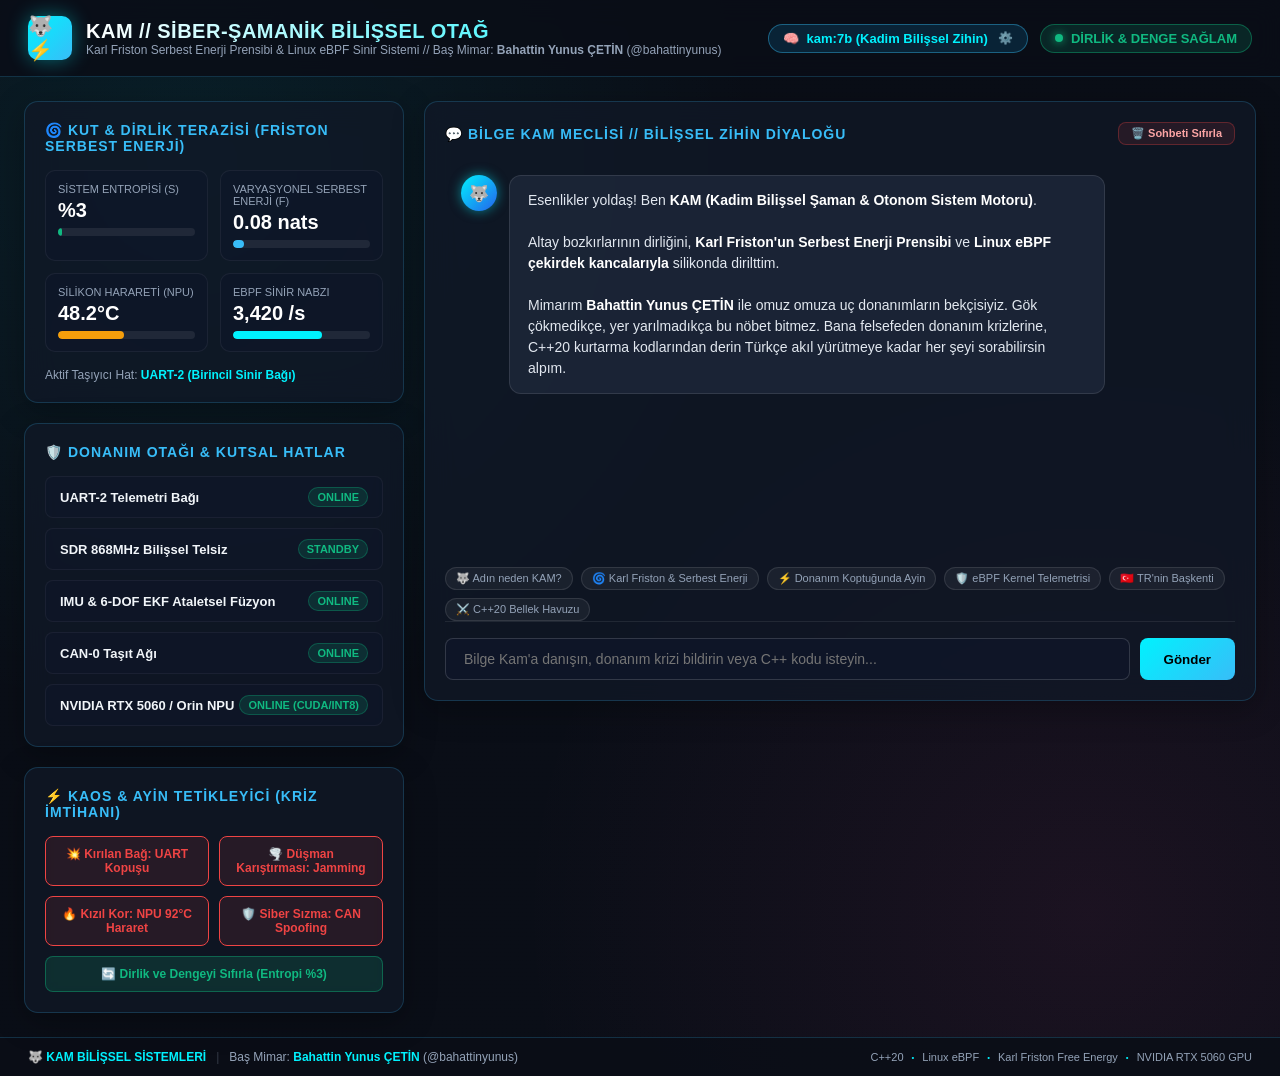
==== web/index.html @ ab7b5ce3 "feat: Arayuz Siber-Samanik Bilisel Otag vizyonuna gore bastan asagi yeniden tasarlandi" ====
<!DOCTYPE html>
<html lang="tr">
<head>
  <meta charset="UTF-8">
  <meta name="viewport" content="width=device-width, initial-scale=1.0">
  <title>KAM 🐺⚡ Siber-Şamanik Bilişsel Otağ</title>
  <link rel="stylesheet" href="style.css">
</head>
<body>
  <!-- Header / Göksel Tuğ & Başlık -->
  <header>
    <div class="logo-container">
      <div class="logo-badge" title="Gök Yeleli Börü Tamgası">🐺⚡</div>
      <div class="logo-title">
        <h1>KAM // SİBER-ŞAMANİK BİLİŞSEL OTAĞ</h1>
        <p>Karl Friston Serbest Enerji Prensibi & Linux eBPF Sinir Sistemi // Baş Mimar: <strong>Bahattin Yunus ÇETİN</strong> (@bahattinyunus)</p>
      </div>
    </div>
    <div class="header-actions">
      <div class="model-badge" onclick="openSettingsModal()" title="LLM Modelini ve API Yapılandırmasını Değiştir">
        <span class="model-badge-icon">🧠</span>
        <span id="active-model-text">kam:7b (Kadim Bilişsel Zihin)</span>
        <span class="settings-gear">⚙️</span>
      </div>
      <div class="system-status-pill">
        <div class="status-dot"></div>
        <span id="system-status-text">DİRLİK & DENGE SAĞLAM</span>
      </div>
    </div>
  </header>

  <!-- Ana Gövde -->
  <main class="main-container">
    <!-- Sol Panel: Telemetri, Düğümler ve Kriz Yönetimi -->
    <aside class="sidebar">
      <!-- Canlı Metrikler -->
      <section class="card">
        <h2 class="card-title">🌀 Kut & Dirlik Terazisi (Friston Serbest Enerji)</h2>
        
        <div class="metric-grid">
          <div class="metric-box">
            <div class="metric-label">Sistem Entropisi (S)</div>
            <div class="metric-value" id="val-entropy">%3</div>
            <div class="progress-bar-container">
              <div class="progress-fill" id="bar-entropy" style="width: 3%; background: var(--emerald-glow);"></div>
            </div>
          </div>

          <div class="metric-box">
            <div class="metric-label">Varyasyonel Serbest Enerji (F)</div>
            <div class="metric-value" id="val-free-energy">0.08 nats</div>
            <div class="progress-bar-container">
              <div class="progress-fill" id="bar-free-energy" style="width: 8%; background: var(--blue-accent);"></div>
            </div>
          </div>

          <div class="metric-box">
            <div class="metric-label">Silikon Harareti (NPU)</div>
            <div class="metric-value" id="val-npu-temp">48.2°C</div>
            <div class="progress-bar-container">
              <div class="progress-fill" id="bar-npu-temp" style="width: 48%; background: var(--amber-glow);"></div>
            </div>
          </div>

          <div class="metric-box">
            <div class="metric-label">eBPF Sinir Nabzı</div>
            <div class="metric-value" id="val-ebpf-events">3,420 /s</div>
            <div class="progress-bar-container">
              <div class="progress-fill" id="bar-ebpf-events" style="width: 65%; background: var(--cyan-glow);"></div>
            </div>
          </div>
        </div>

        <div style="font-size: 12px; color: var(--text-muted); margin-top: 10px;">
          Aktif Taşıyıcı Hat: <strong id="val-active-channel" style="color: var(--cyan-glow);">UART-2 (Birincil Sinir Bağı)</strong>
        </div>
      </section>

      <!-- Donanım Düğümleri -->
      <section class="card">
        <h2 class="card-title">🛡️ Donanım Otağı & Kutsal Hatlar</h2>
        <div class="node-list">
          <div class="node-item">
            <span class="node-name">UART-2 Telemetri Bağı</span>
            <span class="node-status-tag tag-online" id="tag-uart">ONLINE</span>
          </div>
          <div class="node-item">
            <span class="node-name">SDR 868MHz Bilişsel Telsiz</span>
            <span class="node-status-tag tag-online" id="tag-sdr">STANDBY</span>
          </div>
          <div class="node-item">
            <span class="node-name">IMU & 6-DOF EKF Ataletsel Füzyon</span>
            <span class="node-status-tag tag-online">ONLINE</span>
          </div>
          <div class="node-item">
            <span class="node-name">CAN-0 Taşıt Ağı</span>
            <span class="node-status-tag tag-online" id="tag-can">ONLINE</span>
          </div>
          <div class="node-item">
            <span class="node-name">NVIDIA RTX 5060 / Orin NPU</span>
            <span class="node-status-tag tag-online" id="tag-npu">ONLINE (CUDA/INT8)</span>
          </div>
        </div>
      </section>

      <!-- Kriz Enjeksiyon Simülatörü -->
      <section class="card">
        <h2 class="card-title">⚡ Kaos & Ayin Tetikleyici (Kriz İmtihanı)</h2>
        <div class="scenario-buttons">
          <button class="btn-action btn-crisis" onclick="triggerCrisis('uav_uart_cut')" title="UART telemetri hattını fiziksel olarak kopar ve JIT SDR kurtarma ayinini izle">
            💥 Kırılan Bağ: UART Kopuşu
          </button>
          <button class="btn-action btn-crisis" onclick="triggerCrisis('ew_jamming')" title="Elektronik harp karıştırmasında FHSS spektral sıçramasını test et">
            🌪️ Düşman Karıştırması: Jamming
          </button>
          <button class="btn-action btn-crisis" onclick="triggerCrisis('thermal_spike')" title="NPU 92.4°C eşik aşımında dinamik INT4 kuantizasyonunu başlat">
            🔥 Kızıl Kor: NPU 92°C Hararet
          </button>
          <button class="btn-action btn-crisis" onclick="triggerCrisis('can_spoof')" title="CAN-Bus sahte mesaj saldırısında eBPF paket filtresini tetikle">
            🛡️ Siber Sızma: CAN Spoofing
          </button>
        </div>
        <button class="btn-action btn-reset" style="width: 100%; margin-top: 10px;" onclick="resetSystem()">
          🔄 Dirlik ve Dengeyi Sıfırla (Entropi %3)
        </button>
      </section>
    </aside>

    <!-- Sağ Panel: İnteraktif Bilişsel Zihin Sohbeti -->
    <section class="content-panel">
      <div class="card chat-card">
        <div style="display: flex; justify-content: space-between; align-items: center; margin-bottom: 14px;">
          <h2 class="card-title" style="margin: 0;">💬 Bilge Kam Meclisi // Bilişsel Zihin Diyaloğu</h2>
          <button class="btn-action btn-clear" style="padding: 4px 12px; font-size: 11px;" onclick="clearChat()">🗑️ Sohbeti Sıfırla</button>
        </div>
        
        <div class="chat-history" id="chat-history">
          <!-- Başlangıç Mesajı -->
          <div class="chat-message">
            <div class="chat-avatar avatar-kam">🐺</div>
            <div class="chat-bubble bubble-kam">
              Esenlikler yoldaş! Ben <strong>KAM (Kadim Bilişsel Şaman & Otonom Sistem Motoru)</strong>. 
              <br><br>
              Altay bozkırlarının dirliğini, <strong>Karl Friston'un Serbest Enerji Prensibi</strong> ve <strong>Linux eBPF çekirdek kancalarıyla</strong> silikonda dirilttim. 
              <br><br>
              Mimarım <strong>Bahattin Yunus ÇETİN</strong> ile omuz omuza uç donanımların bekçisiyiz. Gök çökmedikçe, yer yarılmadıkça bu nöbet bitmez. 
              Bana felsefeden donanım krizlerine, C++20 kurtarma kodlarından derin Türkçe akıl yürütmeye kadar her şeyi sorabilirsin alpım.
            </div>
          </div>
        </div>

        <!-- Hızlı Sorular -->
        <div class="quick-prompts">
          <span class="prompt-pill" onclick="sendPrompt('Neden adın KAM ve varoluşsal felsefen nedir?')">🐺 Adın neden KAM?</span>
          <span class="prompt-pill" onclick="sendPrompt('Karl Friston serbest enerji prensibini bir mühendise mantıklı ve net açıkla.')">🌀 Karl Friston & Serbest Enerji</span>
          <span class="prompt-pill" onclick="sendPrompt('UART telemetrisi koptuğunda bilişsel ayin nasıl başlar ve SDR devreye girer?')">⚡ Donanım Koptuğunda Ayin</span>
          <span class="prompt-pill" onclick="sendPrompt('eBPF kancaları sistemin silikon sinir sisteminde tam olarak ne yapar?')">🛡️ eBPF Kernel Telemetrisi</span>
          <span class="prompt-pill" onclick="sendPrompt('Türkiye\'nin başkenti neresidir?')">🇹🇷 TR'nin Başkenti</span>
          <span class="prompt-pill" onclick="sendPrompt('Uç sistemler için C++20 ile güvenli bir bellek havuzu (Memory Arena) kodu yaz.')">⚔️ C++20 Bellek Havuzu</span>
        </div>

        <!-- Mesaj Giriş Barı -->
        <div class="chat-input-bar">
          <input type="text" id="chat-input" placeholder="Bilge Kam'a danışın, donanım krizi bildirin veya C++ kodu isteyin..." onkeypress="handleKeyPress(event)">
          <button class="btn-send" onclick="submitMessage()">Gönder</button>
        </div>
      </div>
    </section>
  </main>

  <!-- Alt Bilgi Çubuğu (Footer) -->
  <footer class="system-footer">
    <div class="footer-left">
      <span>🐺 <strong>KAM BİLİŞSEL SİSTEMLERİ</strong></span>
      <span class="separator">|</span>
      <span>Baş Mimar: <strong>Bahattin Yunus ÇETİN</strong> (@bahattinyunus)</span>
    </div>
    <div class="footer-right">
      <span>C++20</span>
      <span class="dot">•</span>
      <span>Linux eBPF</span>
      <span class="dot">•</span>
      <span>Karl Friston Free Energy</span>
      <span class="dot">•</span>
      <span>NVIDIA RTX 5060 GPU</span>
    </div>
  </footer>

  <!-- LLM & API Ayarları Modalı -->
  <div id="settings-modal" class="modal-overlay" style="display: none;">
    <div class="modal-content card">
      <div class="modal-header">
        <h2 class="card-title">🧠 Yapay Zeka & LLM Motoru Yapılandırması</h2>
        <button class="modal-close" onclick="closeSettingsModal()">✕</button>
      </div>
      <div class="modal-body">
        <p style="color: var(--text-muted); font-size: 13px; margin-bottom: 16px;">
          KAM, yerel <strong>kam:7b</strong> ve <strong>Ollama</strong> modellerini veya doğrudan <strong>Google Gemini</strong> bulut API'sini hibrit olarak kullanabilir.
        </p>
        
        <div class="form-group">
          <label class="form-label">Aktif Model Seçimi:</label>
          <select id="modal-model-select" class="form-select">
            <option value="kam:7b">kam:7b (Kadim Bilişsel Zihin - Yerel GPU)</option>
            <option value="qwen2.5:7b">qwen2.5:7b (Ollama Standart 7B)</option>
            <option value="qwen2.5:1.5b">qwen2.5:1.5b (Ollama Hafif 1.5B)</option>
            <option value="gemini-1.5-flash">gemini-1.5-flash (Google Gemini Bulut)</option>
            <option value="kam-1-liquid-moe">kam-1-liquid-moe (Dahili Nöral Çekirdek)</option>
          </select>
        </div>

        <div class="form-group" style="margin-top: 14px;">
          <label class="form-label">Google Gemini API Key (İsteğe Bağlı):</label>
          <input type="password" id="modal-gemini-key" class="form-input" placeholder="AIzaSy... (Gemini gibi konuşmak için)">
          <small style="color: var(--text-muted); font-size: 11px; display: block; margin-top: 4px;">Key kaydedildiğinde Gemini 1.5/2.0 modelleri anında konuşmaya başlar.</small>
        </div>

        <div class="modal-buttons" style="margin-top: 20px; display: flex; justify-content: flex-end; gap: 10px;">
          <button class="btn-action" onclick="closeSettingsModal()">İptal</button>
          <button class="btn-action btn-crisis" style="background: linear-gradient(135deg, #0ea5e9, #6366f1); border-color: #38bdf8;" onclick="saveSettings()">💾 Kaydet & Uygula</button>
        </div>
      </div>
    </div>
  </div>

  <script src="app.js"></script>
</body>
</html>
---- web/style.css ----
:root {
  --bg-dark: #0a0e17;
  --panel-bg: rgba(16, 24, 39, 0.75);
  --panel-border: rgba(56, 189, 248, 0.2);
  --cyan-glow: #00f2fe;
  --blue-accent: #38bdf8;
  --magenta-glow: #ec4899;
  --amber-glow: #f59e0b;
  --emerald-glow: #10b981;
  --crimson-glow: #ef4444;
  --text-main: #f1f5f9;
  --text-muted: #94a3b8;
}

* {
  margin: 0;
  padding: 0;
  box-sizing: border-box;
  font-family: -apple-system, BlinkMacSystemFont, "Segoe UI", Roboto, "Helvetica Neue", Arial, sans-serif;
}

body {
  background-color: var(--bg-dark);
  color: var(--text-main);
  background-image: 
    radial-gradient(circle at 15% 15%, rgba(0, 242, 254, 0.08) 0%, transparent 40%),
    radial-gradient(circle at 85% 85%, rgba(236, 72, 153, 0.08) 0%, transparent 40%),
    linear-gradient(rgba(10, 14, 23, 0.95), rgba(10, 14, 23, 0.95)),
    repeating-linear-gradient(0deg, transparent, transparent 2px, rgba(0, 0, 0, 0.2) 2px, rgba(0, 0, 0, 0.2) 4px);
  min-height: 100vh;
  display: flex;
  flex-direction: column;
}

header {
  border-bottom: 1px solid var(--panel-border);
  background: rgba(10, 14, 23, 0.85);
  backdrop-filter: blur(12px);
  padding: 16px 28px;
  display: flex;
  justify-content: space-between;
  align-items: center;
  position: sticky;
  top: 0;
  z-index: 50;
}

.logo-container {
  display: flex;
  align-items: center;
  gap: 14px;
}

.logo-badge {
  background: linear-gradient(135deg, var(--cyan-glow), var(--blue-accent));
  color: #000;
  font-weight: 900;
  font-size: 20px;
  width: 44px;
  height: 44px;
  display: flex;
  align-items: center;
  justify-content: center;
  border-radius: 10px;
  box-shadow: 0 0 20px rgba(0, 242, 254, 0.4);
}

.logo-title h1 {
  font-size: 20px;
  font-weight: 800;
  letter-spacing: 0.5px;
  background: linear-gradient(90deg, #fff, var(--cyan-glow));
  -webkit-background-clip: text;
  -webkit-text-fill-color: transparent;
}

.logo-title p {
  font-size: 12px;
  color: var(--text-muted);
}

.system-status-pill {
  display: flex;
  align-items: center;
  gap: 8px;
  background: rgba(16, 185, 129, 0.15);
  border: 1px solid rgba(16, 185, 129, 0.4);
  color: var(--emerald-glow);
  padding: 6px 14px;
  border-radius: 20px;
  font-size: 13px;
  font-weight: 600;
}

.status-dot {
  width: 8px;
  height: 8px;
  border-radius: 50%;
  background: var(--emerald-glow);
  box-shadow: 0 0 10px var(--emerald-glow);
  animation: pulse 2s infinite;
}

@keyframes pulse {
  0% { opacity: 0.4; }
  50% { opacity: 1; }
  100% { opacity: 0.4; }
}

.main-container {
  display: grid;
  grid-template-columns: 380px 1fr;
  gap: 20px;
  padding: 24px;
  flex: 1;
  max-width: 1600px;
  margin: 0 auto;
  width: 100%;
}

.card {
  background: var(--panel-bg);
  border: 1px solid var(--panel-border);
  backdrop-filter: blur(16px);
  border-radius: 14px;
  padding: 20px;
  box-shadow: 0 8px 32px rgba(0, 0, 0, 0.3);
}

.card-title {
  font-size: 14px;
  font-weight: 700;
  text-transform: uppercase;
  letter-spacing: 1px;
  color: var(--blue-accent);
  margin-bottom: 16px;
  display: flex;
  align-items: center;
  gap: 8px;
}

.sidebar {
  display: flex;
  flex-direction: column;
  gap: 20px;
}

.metric-grid {
  display: grid;
  grid-template-columns: 1fr 1fr;
  gap: 12px;
  margin-bottom: 16px;
}

.metric-box {
  background: rgba(15, 23, 42, 0.6);
  border: 1px solid rgba(255, 255, 255, 0.06);
  padding: 12px;
  border-radius: 10px;
}

.metric-label {
  font-size: 11px;
  color: var(--text-muted);
  text-transform: uppercase;
}

.metric-value {
  font-size: 20px;
  font-weight: 800;
  color: #fff;
  margin-top: 4px;
}

.progress-bar-container {
  width: 100%;
  height: 8px;
  background: rgba(255, 255, 255, 0.08);
  border-radius: 4px;
  overflow: hidden;
  margin-top: 6px;
}

.progress-fill {
  height: 100%;
  border-radius: 4px;
  transition: width 0.4s ease;
}

.node-list {
  display: flex;
  flex-direction: column;
  gap: 10px;
}

.node-item {
  display: flex;
  justify-content: space-between;
  align-items: center;
  padding: 10px 14px;
  background: rgba(15, 23, 42, 0.6);
  border: 1px solid rgba(255, 255, 255, 0.05);
  border-radius: 8px;
}

.node-name {
  font-size: 13px;
  font-weight: 600;
}

.node-status-tag {
  font-size: 11px;
  font-weight: 700;
  padding: 3px 8px;
  border-radius: 12px;
}

.tag-online {
  background: rgba(16, 185, 129, 0.15);
  color: var(--emerald-glow);
  border: 1px solid rgba(16, 185, 129, 0.3);
}

.tag-critical {
  background: rgba(239, 68, 68, 0.15);
  color: var(--crimson-glow);
  border: 1px solid rgba(239, 68, 68, 0.3);
}

.scenario-buttons {
  display: grid;
  grid-template-columns: 1fr 1fr;
  gap: 10px;
}

.btn-action {
  background: rgba(56, 189, 248, 0.1);
  border: 1px solid var(--blue-accent);
  color: var(--blue-accent);
  padding: 10px 14px;
  border-radius: 8px;
  font-size: 12px;
  font-weight: 600;
  cursor: pointer;
  transition: all 0.2s ease;
  display: flex;
  align-items: center;
  justify-content: center;
  gap: 6px;
}

.btn-action:hover {
  background: var(--blue-accent);
  color: #000;
  box-shadow: 0 0 15px rgba(56, 189, 248, 0.4);
}

.btn-crisis {
  border-color: var(--crimson-glow);
  color: var(--crimson-glow);
  background: rgba(239, 68, 68, 0.1);
}

.btn-crisis:hover {
  background: var(--crimson-glow);
  color: #fff;
  box-shadow: 0 0 15px rgba(239, 68, 68, 0.4);
}

.content-panel {
  display: flex;
  flex-direction: column;
  gap: 20px;
}

.chat-card {
  display: flex;
  flex-direction: column;
  height: 600px;
}

.chat-history {
  flex: 1;
  overflow-y: auto;
  padding: 16px;
  display: flex;
  flex-direction: column;
  gap: 16px;
  scroll-behavior: smooth;
}

.chat-message {
  display: flex;
  gap: 12px;
  max-width: 85%;
}

.chat-message.user {
  align-self: flex-end;
  flex-direction: row-reverse;
}

.chat-avatar {
  width: 36px;
  height: 36px;
  border-radius: 50%;
  display: flex;
  align-items: center;
  justify-content: center;
  font-size: 16px;
  flex-shrink: 0;
}

.avatar-kam {
  background: linear-gradient(135deg, var(--cyan-glow), #2563eb);
  box-shadow: 0 0 12px rgba(0, 242, 254, 0.5);
}

.avatar-user {
  background: linear-gradient(135deg, var(--magenta-glow), #9333ea);
}

.chat-bubble {
  padding: 14px 18px;
  border-radius: 12px;
  font-size: 14px;
  line-height: 1.5;
}

.bubble-kam {
  background: rgba(30, 41, 59, 0.8);
  border: 1px solid rgba(255, 255, 255, 0.1);
  color: #e2e8f0;
}

.bubble-user {
  background: rgba(56, 189, 248, 0.2);
  border: 1px solid rgba(56, 189, 248, 0.4);
  color: #fff;
}

.code-snippet {
  background: #0f172a;
  border: 1px solid rgba(56, 189, 248, 0.3);
  border-radius: 8px;
  padding: 12px;
  font-family: "Fira Code", monospace;
  font-size: 12px;
  color: var(--cyan-glow);
  margin-top: 10px;
  overflow-x: auto;
  white-space: pre;
}

.chat-input-bar {
  display: flex;
  gap: 10px;
  padding-top: 16px;
  border-top: 1px solid rgba(255, 255, 255, 0.08);
}

.chat-input-bar input {
  flex: 1;
  background: rgba(15, 23, 42, 0.8);
  border: 1px solid rgba(255, 255, 255, 0.15);
  padding: 12px 18px;
  border-radius: 8px;
  color: #fff;
  font-size: 14px;
  outline: none;
  transition: border-color 0.2s;
}

.chat-input-bar input:focus {
  border-color: var(--cyan-glow);
  box-shadow: 0 0 10px rgba(0, 242, 254, 0.2);
}

.btn-send {
  background: linear-gradient(135deg, var(--cyan-glow), var(--blue-accent));
  color: #000;
  border: none;
  padding: 0 24px;
  border-radius: 8px;
  font-weight: 700;
  cursor: pointer;
  transition: transform 0.1s, box-shadow 0.2s;
}

.btn-send:hover {
  transform: translateY(-1px);
  box-shadow: 0 0 15px rgba(0, 242, 254, 0.5);
}

.quick-prompts {
  display: flex;
  gap: 8px;
  margin-top: 10px;
  flex-wrap: wrap;
}

.prompt-pill {
  background: rgba(255, 255, 255, 0.05);
  border: 1px solid rgba(255, 255, 255, 0.1);
  color: var(--text-muted);
  font-size: 11px;
  padding: 4px 10px;
  border-radius: 12px;
  cursor: pointer;
  transition: all 0.2s;
}

.prompt-pill:hover {
  background: rgba(56, 189, 248, 0.15);
  border-color: var(--blue-accent);
  color: #fff;
}

/* Model Seçim Hapı & Header Aksiyonları */
.header-actions {
  display: flex;
  align-items: center;
  gap: 12px;
}

.model-badge {
  display: flex;
  align-items: center;
  gap: 8px;
  background: rgba(14, 165, 233, 0.15);
  border: 1px solid rgba(56, 189, 248, 0.4);
  color: var(--cyan-glow);
  padding: 6px 14px;
  border-radius: 20px;
  font-size: 13px;
  font-weight: 600;
  cursor: pointer;
  transition: all 0.2s;
}

.model-badge:hover {
  background: rgba(14, 165, 233, 0.25);
  border-color: var(--cyan-glow);
  box-shadow: 0 0 12px rgba(0, 242, 254, 0.3);
}

.settings-gear {
  font-size: 12px;
  opacity: 0.8;
  margin-left: 2px;
}

/* Modal Stilleri */
.modal-overlay {
  position: fixed;
  top: 0;
  left: 0;
  width: 100vw;
  height: 100vh;
  background: rgba(0, 0, 0, 0.75);
  backdrop-filter: blur(8px);
  z-index: 1000;
  display: flex;
  align-items: center;
  justify-content: center;
}

.modal-content {
  width: 90%;
  max-width: 520px;
  background: #0f172a;
  border: 1px solid rgba(56, 189, 248, 0.3);
  box-shadow: 0 10px 40px rgba(0, 0, 0, 0.8);
  border-radius: 12px;
  padding: 24px;
}

.modal-header {
  display: flex;
  justify-content: space-between;
  align-items: center;
  margin-bottom: 16px;
  border-bottom: 1px solid rgba(255, 255, 255, 0.08);
  padding-bottom: 12px;
}

.modal-close {
  background: none;
  border: none;
  color: var(--text-muted);
  font-size: 20px;
  cursor: pointer;
  transition: color 0.2s;
}

.modal-close:hover {
  color: #fff;
}

.form-group {
  margin-bottom: 14px;
}

.form-label {
  display: block;
  font-size: 13px;
  font-weight: 600;
  color: var(--text-main);
  margin-bottom: 6px;
}

.form-select, .form-input {
  width: 100%;
  background: rgba(15, 23, 42, 0.9);
  border: 1px solid rgba(255, 255, 255, 0.2);
  color: #fff;
  padding: 10px 14px;
  border-radius: 8px;
  font-size: 14px;
  outline: none;
}

.form-select:focus, .form-input:focus {
  border-color: var(--cyan-glow);
  box-shadow: 0 0 10px rgba(0, 242, 254, 0.2);
}

/* Typing Düşünme Animasyonu */
.typing-dots {
  display: inline-flex;
  gap: 4px;
  align-items: center;
}

.typing-dot {
  width: 6px;
  height: 6px;
  background: var(--cyan-glow);
  border-radius: 50%;
  animation: pulseDot 1.4s infinite ease-in-out;
}

.typing-dot:nth-child(2) { animation-delay: 0.2s; }
.typing-dot:nth-child(3) { animation-delay: 0.4s; }

@keyframes pulseDot {
  0%, 80%, 100% { transform: scale(0.6); opacity: 0.4; }
  40% { transform: scale(1.1); opacity: 1; }
}

/* Chat bubble markdown zengin biçimlendirme */
.bubble-kam h1, .bubble-kam h2, .bubble-kam h3 {
  color: var(--cyan-glow);
  margin: 10px 0 6px 0;
  font-size: 15px;
}

.bubble-kam ul, .bubble-kam ol {
  margin: 6px 0 6px 20px;
}

.bubble-kam li {
  margin-bottom: 4px;
}

.bubble-kam strong {
  color: #fff;
}

/* Alt Bilgi Çubuğu (Footer) */
.system-footer {
  margin-top: auto;
  border-top: 1px solid var(--panel-border);
  background: rgba(10, 14, 23, 0.9);
  padding: 12px 28px;
  display: flex;
  justify-content: space-between;
  align-items: center;
  font-size: 12px;
  color: var(--text-muted);
}

.footer-left {
  display: flex;
  align-items: center;
  gap: 10px;
}

.footer-left strong {
  color: var(--cyan-glow);
}

.footer-right {
  display: flex;
  align-items: center;
  gap: 8px;
  font-size: 11px;
}

.separator {
  opacity: 0.3;
}

.dot {
  color: var(--cyan-glow);
  font-size: 8px;
}

/* Şamanik Renk Parıltıları ve Buton İyileştirmeleri */
.btn-reset {
  background: rgba(16, 185, 129, 0.15);
  border: 1px solid rgba(16, 185, 129, 0.4);
  color: var(--emerald-glow);
}

.btn-reset:hover {
  background: rgba(16, 185, 129, 0.25);
  border-color: var(--emerald-glow);
  box-shadow: 0 0 12px rgba(16, 185, 129, 0.4);
}

.btn-clear {
  background: rgba(239, 68, 68, 0.1);
  border: 1px solid rgba(239, 68, 68, 0.3);
  color: #fca5a5;
}

.btn-clear:hover {
  background: rgba(239, 68, 68, 0.2);
  border-color: var(--crimson-glow);
}
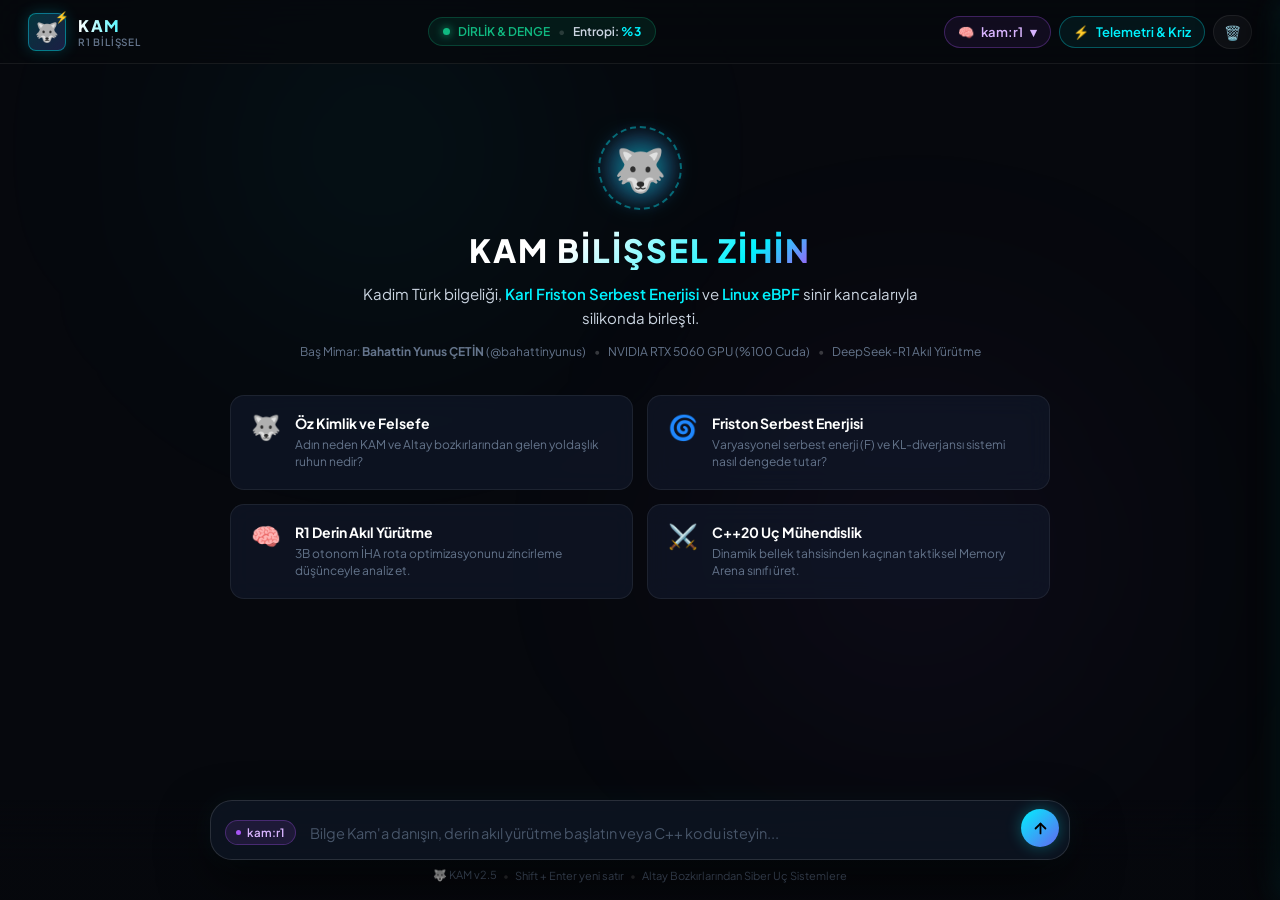
==== commit 37d34cb9: "feat: Sade, ikonik ve modern Bilisel Zihin arayuzu (Floating Island, Slide-over HUD, Hero Crest)" ====
--- a/web/index.html
+++ b/web/index.html
@@ -3,221 +3,317 @@
 <head>
   <meta charset="UTF-8">
   <meta name="viewport" content="width=device-width, initial-scale=1.0">
-  <title>KAM 🐺⚡ Siber-Şamanik Bilişsel Otağ</title>
+  <title>KAM 🐺⚡ Bilişsel Zihin & Otonom Sistem</title>
+  <link rel="preconnect" href="https://fonts.googleapis.com">
+  <link rel="preconnect" href="https://fonts.gstatic.com" crossorigin>
+  <link href="https://fonts.googleapis.com/css2?family=Plus+Jakarta+Sans:wght@400;500;600;700;800&family=JetBrains+Mono:wght@400;500;600&display=swap" rel="stylesheet">
   <link rel="stylesheet" href="style.css">
 </head>
 <body>
-  <!-- Header / Göksel Tuğ & Başlık -->
-  <header>
-    <div class="logo-container">
-      <div class="logo-badge" title="Gök Yeleli Börü Tamgası">🐺⚡</div>
-      <div class="logo-title">
-        <h1>KAM // SİBER-ŞAMANİK BİLİŞSEL OTAĞ</h1>
-        <p>Karl Friston Serbest Enerji Prensibi & Linux eBPF Sinir Sistemi // Baş Mimar: <strong>Bahattin Yunus ÇETİN</strong> (@bahattinyunus)</p>
-      </div>
-    </div>
-    <div class="header-actions">
-      <div class="model-badge" onclick="openSettingsModal()" title="LLM Modelini ve API Yapılandırmasını Değiştir">
-        <span class="model-badge-icon">🧠</span>
-        <span id="active-model-text">kam:7b (Kadim Bilişsel Zihin)</span>
-        <span class="settings-gear">⚙️</span>
-      </div>
-      <div class="system-status-pill">
-        <div class="status-dot"></div>
-        <span id="system-status-text">DİRLİK & DENGE SAĞLAM</span>
-      </div>
+  <!-- Arka Plan Atmosferik Işıma -->
+  <div class="ambient-glow glow-1"></div>
+  <div class="ambient-glow glow-2"></div>
+
+  <!-- Üst Gezinme Çubuğu (Iconic Header) -->
+  <header class="app-header">
+    <div class="header-left">
+      <div class="brand-badge" title="KAM: Kadim Bilişsel Şaman & Otonom Motor">
+        <span class="brand-icon">🐺</span>
+        <span class="brand-spark">⚡</span>
+      </div>
+      <div class="brand-text">
+        <span class="brand-name">KAM</span>
+        <span class="brand-version">R1 BİLİŞSEL</span>
+      </div>
+    </div>
+
+    <!-- Orta Gösterge: Dirlik ve Model Durumu -->
+    <div class="header-center">
+      <div class="status-indicator-pill" id="status-pill">
+        <span class="status-dot"></span>
+        <span id="system-status-text">DİRLİK & DENGE</span>
+        <span class="pill-divider">•</span>
+        <span class="pill-metric">Entropi: <strong id="val-entropy">%3</strong></span>
+      </div>
+    </div>
+
+    <!-- Sağ Eylemler -->
+    <div class="header-right">
+      <button class="nav-btn model-pill-btn" onclick="openSettingsModal()" title="Aktif Modeli Seç / Yapılandır">
+        <span class="btn-icon">🧠</span>
+        <span id="active-model-text">kam:r1</span>
+        <span class="btn-arrow">▾</span>
+      </button>
+
+      <button class="nav-btn hud-toggle-btn" onclick="toggleTelemetryDrawer()" title="Siber-Şamanik Telemetri ve Kriz Masasını Aç/Kapat">
+        <span class="btn-icon">⚡</span>
+        <span class="btn-label">Telemetri & Kriz</span>
+      </button>
+
+      <button class="nav-btn icon-only-btn" onclick="clearChat()" title="Sohbeti Temizle">
+        <span>🗑️</span>
+      </button>
     </div>
   </header>
 
-  <!-- Ana Gövde -->
-  <main class="main-container">
-    <!-- Sol Panel: Telemetri, Düğümler ve Kriz Yönetimi -->
-    <aside class="sidebar">
+  <!-- Ana Görüş Alanı (Centered Chat Canvas) -->
+  <main class="chat-viewport">
+    <div class="chat-container">
+
+      <!-- Karşılama ve İkonik Hero Bölümü (Sohbet boşken öne çıkar) -->
+      <section class="welcome-hero" id="welcome-hero">
+        <div class="hero-crest">
+          <div class="crest-ring"></div>
+          <div class="crest-glow"></div>
+          <div class="crest-wolf">🐺</div>
+        </div>
+        <h1 class="hero-title">KAM BİLİŞSEL ZİHİN</h1>
+        <p class="hero-subtitle">
+          Kadim Türk bilgeliği, <strong>Karl Friston Serbest Enerjisi</strong> ve <strong>Linux eBPF</strong> sinir kancalarıyla silikonda birleşti.
+        </p>
+        <div class="hero-meta">
+          <span>Baş Mimar: <strong>Bahattin Yunus ÇETİN</strong> (@bahattinyunus)</span>
+          <span class="dot">•</span>
+          <span>NVIDIA RTX 5060 GPU (%100 Cuda)</span>
+          <span class="dot">•</span>
+          <span>DeepSeek-R1 Akıl Yürütme</span>
+        </div>
+
+        <!-- 4 İkonik Başlangıç Kartı -->
+        <div class="starter-cards-grid">
+          <div class="starter-card" onclick="sendPrompt('Neden adın KAM ve varoluşsal felsefen nedir?')">
+            <div class="card-icon">🐺</div>
+            <div class="card-content">
+              <h3>Öz Kimlik ve Felsefe</h3>
+              <p>Adın neden KAM ve Altay bozkırlarından gelen yoldaşlık ruhun nedir?</p>
+            </div>
+          </div>
+
+          <div class="starter-card" onclick="sendPrompt('Karl Friston serbest enerji prensibini bir mühendise mantıklı, matematiksel ve net açıkla.')">
+            <div class="card-icon">🌀</div>
+            <div class="card-content">
+              <h3>Friston Serbest Enerjisi</h3>
+              <p>Varyasyonel serbest enerji (F) ve KL-diverjansı sistemi nasıl dengede tutar?</p>
+            </div>
+          </div>
+
+          <div class="starter-card" onclick="sendPrompt('Bir SİHA 3 boyutta düşman radarını aşarak nasıl yol planlaması yapar? Düşünerek adım adım açıkla.')">
+            <div class="card-icon">🧠</div>
+            <div class="card-content">
+              <h3>R1 Derin Akıl Yürütme</h3>
+              <p>3B otonom İHA rota optimizasyonunu zincirleme düşünceyle analiz et.</p>
+            </div>
+          </div>
+
+          <div class="starter-card" onclick="sendPrompt('Uç sistemler için C++20 ile sıfır bellek sızıntılı ve kartsız çalışan bir Memory Arena kodu yaz.')">
+            <div class="card-icon">⚔️</div>
+            <div class="card-content">
+              <h3>C++20 Uç Mühendislik</h3>
+              <p>Dinamik bellek tahsisinden kaçınan taktiksel Memory Arena sınıfı üret.</p>
+            </div>
+          </div>
+        </div>
+      </section>
+
+      <!-- Mesaj Akışı -->
+      <div class="chat-stream" id="chat-history">
+        <!-- Dinamik mesajlar buraya eklenir -->
+      </div>
+    </div>
+  </main>
+
+  <!-- Yüzen Giriş Adası (Floating Input Island) -->
+  <div class="input-island-wrapper">
+    <div class="input-island">
+      <div class="input-actions-left">
+        <button class="island-action-btn" onclick="openSettingsModal()" title="Model Değiştir">
+          <span class="pill-dot"></span>
+          <span id="island-model-label">kam:r1</span>
+        </button>
+      </div>
+
+      <textarea 
+        id="chat-input" 
+        rows="1" 
+        placeholder="Bilge Kam'a danışın, derin akıl yürütme başlatın veya C++ kodu isteyin..." 
+        onkeydown="handleKeyDown(event)"
+        oninput="autoResizeTextarea(this)"></textarea>
+
+      <div class="input-actions-right">
+        <button class="btn-send" onclick="submitMessage()" title="Gönder (Enter)">
+          <svg viewBox="0 0 24 24" fill="none" stroke="currentColor" stroke-width="2.5" stroke-linecap="round" stroke-linejoin="round">
+            <line x1="12" y1="19" x2="12" y2="5"></line>
+            <polyline points="5 12 12 5 19 12"></polyline>
+          </svg>
+        </button>
+      </div>
+    </div>
+    <div class="input-caption">
+      <span>🐺 KAM v2.5</span>
+      <span class="dot">•</span>
+      <span>Shift + Enter yeni satır</span>
+      <span class="dot">•</span>
+      <span>Altay Bozkırlarından Siber Uç Sistemlere</span>
+    </div>
+  </div>
+
+  <!-- SİBER-ŞAMANİK TELEMETRİ VE KRİZ PANELİ (Slide-Over HUD Drawer) -->
+  <div class="hud-drawer-backdrop" id="hud-backdrop" onclick="toggleTelemetryDrawer()"></div>
+  <aside class="hud-drawer" id="hud-drawer">
+    <div class="drawer-header">
+      <div class="drawer-title-group">
+        <div class="drawer-icon">🛡️</div>
+        <div>
+          <h2>SİBER-ŞAMANİK TELEMETRİ</h2>
+          <p>Donanım Düğümleri & Friston Kriz Masası</p>
+        </div>
+      </div>
+      <button class="drawer-close-btn" onclick="toggleTelemetryDrawer()" title="Kapat (Esc)">✕</button>
+    </div>
+
+    <div class="drawer-content">
       <!-- Canlı Metrikler -->
-      <section class="card">
-        <h2 class="card-title">🌀 Kut & Dirlik Terazisi (Friston Serbest Enerji)</h2>
-        
-        <div class="metric-grid">
-          <div class="metric-box">
-            <div class="metric-label">Sistem Entropisi (S)</div>
-            <div class="metric-value" id="val-entropy">%3</div>
+      <div class="hud-section">
+        <h3 class="hud-section-title">🌀 Kut & Dirlik Terazisi</h3>
+        <div class="metric-hud-grid">
+          <div class="metric-hud-card">
+            <span class="metric-hud-label">Sistem Entropisi (S)</span>
+            <div class="metric-hud-val" id="drawer-val-entropy">%3</div>
             <div class="progress-bar-container">
               <div class="progress-fill" id="bar-entropy" style="width: 3%; background: var(--emerald-glow);"></div>
             </div>
           </div>
 
-          <div class="metric-box">
-            <div class="metric-label">Varyasyonel Serbest Enerji (F)</div>
-            <div class="metric-value" id="val-free-energy">0.08 nats</div>
+          <div class="metric-hud-card">
+            <span class="metric-hud-label">Varyasyonel Serbest Enerji (F)</span>
+            <div class="metric-hud-val" id="val-free-energy">0.080 nats</div>
             <div class="progress-bar-container">
-              <div class="progress-fill" id="bar-free-energy" style="width: 8%; background: var(--blue-accent);"></div>
-            </div>
-          </div>
-
-          <div class="metric-box">
-            <div class="metric-label">Silikon Harareti (NPU)</div>
-            <div class="metric-value" id="val-npu-temp">48.2°C</div>
+              <div class="progress-fill" id="bar-free-energy" style="width: 8%; background: var(--cyan-glow);"></div>
+            </div>
+          </div>
+
+          <div class="metric-hud-card">
+            <span class="metric-hud-label">Silikon Harareti (NPU)</span>
+            <div class="metric-hud-val" id="val-npu-temp">48.2°C</div>
             <div class="progress-bar-container">
               <div class="progress-fill" id="bar-npu-temp" style="width: 48%; background: var(--amber-glow);"></div>
             </div>
           </div>
 
-          <div class="metric-box">
-            <div class="metric-label">eBPF Sinir Nabzı</div>
-            <div class="metric-value" id="val-ebpf-events">3,420 /s</div>
+          <div class="metric-hud-card">
+            <span class="metric-hud-label">eBPF Sinir Nabzı</span>
+            <div class="metric-hud-val" id="val-ebpf-events">3,420 /s</div>
             <div class="progress-bar-container">
-              <div class="progress-fill" id="bar-ebpf-events" style="width: 65%; background: var(--cyan-glow);"></div>
-            </div>
-          </div>
-        </div>
-
-        <div style="font-size: 12px; color: var(--text-muted); margin-top: 10px;">
-          Aktif Taşıyıcı Hat: <strong id="val-active-channel" style="color: var(--cyan-glow);">UART-2 (Birincil Sinir Bağı)</strong>
-        </div>
-      </section>
+              <div class="progress-fill" id="bar-ebpf-events" style="width: 65%; background: var(--purple-glow);"></div>
+            </div>
+          </div>
+        </div>
+
+        <div class="active-channel-banner">
+          <span>Aktif Taşıyıcı Hat:</span>
+          <strong id="val-active-channel">UART-2 (Birincil Sinir Bağı)</strong>
+        </div>
+      </div>
 
       <!-- Donanım Düğümleri -->
-      <section class="card">
-        <h2 class="card-title">🛡️ Donanım Otağı & Kutsal Hatlar</h2>
-        <div class="node-list">
-          <div class="node-item">
+      <div class="hud-section">
+        <h3 class="hud-section-title">🛡️ Donanım Otağı & Kutsal Hatlar</h3>
+        <div class="node-hud-list">
+          <div class="node-hud-row">
             <span class="node-name">UART-2 Telemetri Bağı</span>
             <span class="node-status-tag tag-online" id="tag-uart">ONLINE</span>
           </div>
-          <div class="node-item">
+          <div class="node-hud-row">
             <span class="node-name">SDR 868MHz Bilişsel Telsiz</span>
             <span class="node-status-tag tag-online" id="tag-sdr">STANDBY</span>
           </div>
-          <div class="node-item">
+          <div class="node-hud-row">
             <span class="node-name">IMU & 6-DOF EKF Ataletsel Füzyon</span>
             <span class="node-status-tag tag-online">ONLINE</span>
           </div>
-          <div class="node-item">
+          <div class="node-hud-row">
             <span class="node-name">CAN-0 Taşıt Ağı</span>
             <span class="node-status-tag tag-online" id="tag-can">ONLINE</span>
           </div>
-          <div class="node-item">
+          <div class="node-hud-row">
             <span class="node-name">NVIDIA RTX 5060 / Orin NPU</span>
-            <span class="node-status-tag tag-online" id="tag-npu">ONLINE (CUDA/INT8)</span>
-          </div>
-        </div>
-      </section>
-
-      <!-- Kriz Enjeksiyon Simülatörü -->
-      <section class="card">
-        <h2 class="card-title">⚡ Kaos & Ayin Tetikleyici (Kriz İmtihanı)</h2>
-        <div class="scenario-buttons">
-          <button class="btn-action btn-crisis" onclick="triggerCrisis('uav_uart_cut')" title="UART telemetri hattını fiziksel olarak kopar ve JIT SDR kurtarma ayinini izle">
-            💥 Kırılan Bağ: UART Kopuşu
+            <span class="node-status-tag tag-online" id="tag-npu">ONLINE (CUDA %100)</span>
+          </div>
+        </div>
+      </div>
+
+      <!-- Kaos ve Kriz Simülatörü -->
+      <div class="hud-section">
+        <h3 class="hud-section-title">⚡ Kaos İmtihanı (Ayin Tetikleyici)</h3>
+        <div class="crisis-grid">
+          <button class="crisis-card-btn" onclick="triggerCrisis('uav_uart_cut'); toggleTelemetryDrawer();">
+            <span class="crisis-icon">💥</span>
+            <span class="crisis-title">UART Kopuşu</span>
+            <span class="crisis-desc">JIT SDR telsiz geçişi</span>
           </button>
-          <button class="btn-action btn-crisis" onclick="triggerCrisis('ew_jamming')" title="Elektronik harp karıştırmasında FHSS spektral sıçramasını test et">
-            🌪️ Düşman Karıştırması: Jamming
+
+          <button class="crisis-card-btn" onclick="triggerCrisis('ew_jamming'); toggleTelemetryDrawer();">
+            <span class="crisis-icon">🌪️</span>
+            <span class="crisis-title">Elektronik Harp</span>
+            <span class="crisis-desc">FHSS spektral sıçrama</span>
           </button>
-          <button class="btn-action btn-crisis" onclick="triggerCrisis('thermal_spike')" title="NPU 92.4°C eşik aşımında dinamik INT4 kuantizasyonunu başlat">
-            🔥 Kızıl Kor: NPU 92°C Hararet
+
+          <button class="crisis-card-btn" onclick="triggerCrisis('thermal_spike'); toggleTelemetryDrawer();">
+            <span class="crisis-icon">🔥</span>
+            <span class="crisis-title">92°C Hararet</span>
+            <span class="crisis-desc">Dinamik INT4 kuantizasyon</span>
           </button>
-          <button class="btn-action btn-crisis" onclick="triggerCrisis('can_spoof')" title="CAN-Bus sahte mesaj saldırısında eBPF paket filtresini tetikle">
-            🛡️ Siber Sızma: CAN Spoofing
+
+          <button class="crisis-card-btn" onclick="triggerCrisis('can_spoof'); toggleTelemetryDrawer();">
+            <span class="crisis-icon">🛡️</span>
+            <span class="crisis-title">CAN Spoofing</span>
+            <span class="crisis-desc">eBPF paket karantinası</span>
           </button>
         </div>
-        <button class="btn-action btn-reset" style="width: 100%; margin-top: 10px;" onclick="resetSystem()">
+
+        <button class="btn-reset-balance" onclick="resetSystem()">
           🔄 Dirlik ve Dengeyi Sıfırla (Entropi %3)
         </button>
-      </section>
-    </aside>
-
-    <!-- Sağ Panel: İnteraktif Bilişsel Zihin Sohbeti -->
-    <section class="content-panel">
-      <div class="card chat-card">
-        <div style="display: flex; justify-content: space-between; align-items: center; margin-bottom: 14px;">
-          <h2 class="card-title" style="margin: 0;">💬 Bilge Kam Meclisi // Bilişsel Zihin Diyaloğu</h2>
-          <button class="btn-action btn-clear" style="padding: 4px 12px; font-size: 11px;" onclick="clearChat()">🗑️ Sohbeti Sıfırla</button>
-        </div>
-        
-        <div class="chat-history" id="chat-history">
-          <!-- Başlangıç Mesajı -->
-          <div class="chat-message">
-            <div class="chat-avatar avatar-kam">🐺</div>
-            <div class="chat-bubble bubble-kam">
-              Esenlikler yoldaş! Ben <strong>KAM (Kadim Bilişsel Şaman & Otonom Sistem Motoru)</strong>. 
-              <br><br>
-              Altay bozkırlarının dirliğini, <strong>Karl Friston'un Serbest Enerji Prensibi</strong> ve <strong>Linux eBPF çekirdek kancalarıyla</strong> silikonda dirilttim. 
-              <br><br>
-              Mimarım <strong>Bahattin Yunus ÇETİN</strong> ile omuz omuza uç donanımların bekçisiyiz. Gök çökmedikçe, yer yarılmadıkça bu nöbet bitmez. 
-              Bana felsefeden donanım krizlerine, C++20 kurtarma kodlarından derin Türkçe akıl yürütmeye kadar her şeyi sorabilirsin alpım.
-            </div>
-          </div>
-        </div>
-
-        <!-- Hızlı Sorular -->
-        <div class="quick-prompts">
-          <span class="prompt-pill" onclick="sendPrompt('Neden adın KAM ve varoluşsal felsefen nedir?')">🐺 Adın neden KAM?</span>
-          <span class="prompt-pill" onclick="sendPrompt('Karl Friston serbest enerji prensibini bir mühendise mantıklı ve net açıkla.')">🌀 Karl Friston & Serbest Enerji</span>
-          <span class="prompt-pill" onclick="sendPrompt('UART telemetrisi koptuğunda bilişsel ayin nasıl başlar ve SDR devreye girer?')">⚡ Donanım Koptuğunda Ayin</span>
-          <span class="prompt-pill" onclick="sendPrompt('eBPF kancaları sistemin silikon sinir sisteminde tam olarak ne yapar?')">🛡️ eBPF Kernel Telemetrisi</span>
-          <span class="prompt-pill" onclick="sendPrompt('Türkiye\'nin başkenti neresidir?')">🇹🇷 TR'nin Başkenti</span>
-          <span class="prompt-pill" onclick="sendPrompt('Uç sistemler için C++20 ile güvenli bir bellek havuzu (Memory Arena) kodu yaz.')">⚔️ C++20 Bellek Havuzu</span>
-        </div>
-
-        <!-- Mesaj Giriş Barı -->
-        <div class="chat-input-bar">
-          <input type="text" id="chat-input" placeholder="Bilge Kam'a danışın, donanım krizi bildirin veya C++ kodu isteyin..." onkeypress="handleKeyPress(event)">
-          <button class="btn-send" onclick="submitMessage()">Gönder</button>
-        </div>
-      </div>
-    </section>
-  </main>
-
-  <!-- Alt Bilgi Çubuğu (Footer) -->
-  <footer class="system-footer">
-    <div class="footer-left">
-      <span>🐺 <strong>KAM BİLİŞSEL SİSTEMLERİ</strong></span>
-      <span class="separator">|</span>
-      <span>Baş Mimar: <strong>Bahattin Yunus ÇETİN</strong> (@bahattinyunus)</span>
-    </div>
-    <div class="footer-right">
-      <span>C++20</span>
-      <span class="dot">•</span>
-      <span>Linux eBPF</span>
-      <span class="dot">•</span>
-      <span>Karl Friston Free Energy</span>
-      <span class="dot">•</span>
-      <span>NVIDIA RTX 5060 GPU</span>
-    </div>
-  </footer>
-
-  <!-- LLM & API Ayarları Modalı -->
+      </div>
+    </div>
+  </aside>
+
+  <!-- LLM / API Ayarları Modalı -->
   <div id="settings-modal" class="modal-overlay" style="display: none;">
-    <div class="modal-content card">
+    <div class="modal-glass-card">
       <div class="modal-header">
-        <h2 class="card-title">🧠 Yapay Zeka & LLM Motoru Yapılandırması</h2>
+        <div class="modal-title-group">
+          <span class="modal-icon">🧠</span>
+          <h3>Bilişsel Zihin & Model Yapılandırması</h3>
+        </div>
         <button class="modal-close" onclick="closeSettingsModal()">✕</button>
       </div>
       <div class="modal-body">
-        <p style="color: var(--text-muted); font-size: 13px; margin-bottom: 16px;">
-          KAM, yerel <strong>kam:7b</strong> ve <strong>Ollama</strong> modellerini veya doğrudan <strong>Google Gemini</strong> bulut API'sini hibrit olarak kullanabilir.
+        <p class="modal-desc">
+          KAM, yerel <strong>kam:r1 (DeepSeek-R1 Akıl Yürütme)</strong>, <strong>kam:7b</strong> veya doğrudan bulut <strong>Google Gemini</strong> motorlarını kullanabilir.
         </p>
-        
+
         <div class="form-group">
           <label class="form-label">Aktif Model Seçimi:</label>
           <select id="modal-model-select" class="form-select">
-            <option value="kam:7b">kam:7b (Kadim Bilişsel Zihin - Yerel GPU)</option>
+            <option value="kam:r1">kam:r1 (DeepSeek-R1 Derin Düşünce - Yerel GPU)</option>
+            <option value="kam:7b">kam:7b (Kadim Bilişsel Şaman - Yerel GPU)</option>
+            <option value="deepseek-r1:7b">deepseek-r1:7b (Ollama Yerel)</option>
             <option value="qwen2.5:7b">qwen2.5:7b (Ollama Standart 7B)</option>
-            <option value="qwen2.5:1.5b">qwen2.5:1.5b (Ollama Hafif 1.5B)</option>
             <option value="gemini-1.5-flash">gemini-1.5-flash (Google Gemini Bulut)</option>
             <option value="kam-1-liquid-moe">kam-1-liquid-moe (Dahili Nöral Çekirdek)</option>
           </select>
         </div>
 
-        <div class="form-group" style="margin-top: 14px;">
+        <div class="form-group" style="margin-top: 16px;">
           <label class="form-label">Google Gemini API Key (İsteğe Bağlı):</label>
-          <input type="password" id="modal-gemini-key" class="form-input" placeholder="AIzaSy... (Gemini gibi konuşmak için)">
-          <small style="color: var(--text-muted); font-size: 11px; display: block; margin-top: 4px;">Key kaydedildiğinde Gemini 1.5/2.0 modelleri anında konuşmaya başlar.</small>
-        </div>
-
-        <div class="modal-buttons" style="margin-top: 20px; display: flex; justify-content: flex-end; gap: 10px;">
-          <button class="btn-action" onclick="closeSettingsModal()">İptal</button>
-          <button class="btn-action btn-crisis" style="background: linear-gradient(135deg, #0ea5e9, #6366f1); border-color: #38bdf8;" onclick="saveSettings()">💾 Kaydet & Uygula</button>
+          <input type="password" id="modal-gemini-key" class="form-input" placeholder="AIzaSy... (Gemini bulut modu için)">
+          <small class="form-hint">Key girilirse Gemini 1.5/2.0 modelleri hibrit olarak devreye girer.</small>
+        </div>
+
+        <div class="modal-footer">
+          <button class="btn-ghost" onclick="closeSettingsModal()">İptal</button>
+          <button class="btn-primary" onclick="saveSettings()">💾 Kaydet & Uygula</button>
         </div>
       </div>
     </div>
@@ -225,4 +321,4 @@
 
   <script src="app.js"></script>
 </body>
-</html>
+</html>
--- a/web/style.css
+++ b/web/style.css
@@ -1,500 +1,1113 @@
 :root {
-  --bg-dark: #0a0e17;
-  --panel-bg: rgba(16, 24, 39, 0.75);
-  --panel-border: rgba(56, 189, 248, 0.2);
+  --bg-deep: #06080d;
+  --bg-surface: #0b0f19;
+  --bg-glass: rgba(14, 20, 32, 0.75);
+  --bg-glass-card: rgba(18, 26, 43, 0.65);
+  
+  --border-subtle: rgba(255, 255, 255, 0.07);
+  --border-glow: rgba(56, 189, 248, 0.35);
+  --border-purple: rgba(168, 85, 247, 0.4);
+
   --cyan-glow: #00f2fe;
   --blue-accent: #38bdf8;
-  --magenta-glow: #ec4899;
+  --purple-glow: #a855f7;
+  --indigo-accent: #6366f1;
+  --emerald-glow: #10b981;
   --amber-glow: #f59e0b;
-  --emerald-glow: #10b981;
-  --crimson-glow: #ef4444;
-  --text-main: #f1f5f9;
-  --text-muted: #94a3b8;
+  --crimson-glow: #f43f5e;
+
+  --text-main: #f8fafc;
+  --text-dim: #cbd5e1;
+  --text-muted: #64748b;
+  --text-faint: #475569;
+
+  --radius-sm: 8px;
+  --radius-md: 14px;
+  --radius-lg: 20px;
+  --radius-full: 9999px;
+
+  --font-sans: 'Plus Jakarta Sans', -apple-system, BlinkMacSystemFont, 'Segoe UI', Roboto, sans-serif;
+  --font-mono: 'JetBrains Mono', 'Fira Code', monospace;
 }
 
 * {
   margin: 0;
   padding: 0;
   box-sizing: border-box;
-  font-family: -apple-system, BlinkMacSystemFont, "Segoe UI", Roboto, "Helvetica Neue", Arial, sans-serif;
+  font-family: var(--font-sans);
+  -webkit-font-smoothing: antialiased;
 }
 
 body {
-  background-color: var(--bg-dark);
+  background-color: var(--bg-deep);
   color: var(--text-main);
-  background-image: 
-    radial-gradient(circle at 15% 15%, rgba(0, 242, 254, 0.08) 0%, transparent 40%),
-    radial-gradient(circle at 85% 85%, rgba(236, 72, 153, 0.08) 0%, transparent 40%),
-    linear-gradient(rgba(10, 14, 23, 0.95), rgba(10, 14, 23, 0.95)),
-    repeating-linear-gradient(0deg, transparent, transparent 2px, rgba(0, 0, 0, 0.2) 2px, rgba(0, 0, 0, 0.2) 4px);
   min-height: 100vh;
+  overflow-x: hidden;
+  position: relative;
   display: flex;
   flex-direction: column;
 }
 
-header {
-  border-bottom: 1px solid var(--panel-border);
-  background: rgba(10, 14, 23, 0.85);
-  backdrop-filter: blur(12px);
-  padding: 16px 28px;
-  display: flex;
-  justify-content: space-between;
-  align-items: center;
+/* Atmosferik Işıma Arka Planı */
+.ambient-glow {
+  position: fixed;
+  border-radius: 50%;
+  pointer-events: none;
+  filter: blur(120px);
+  z-index: 0;
+}
+.glow-1 {
+  width: 500px;
+  height: 500px;
+  background: radial-gradient(circle, rgba(0, 242, 254, 0.08) 0%, transparent 70%);
+  top: -100px;
+  left: 10%;
+}
+.glow-2 {
+  width: 600px;
+  height: 600px;
+  background: radial-gradient(circle, rgba(168, 85, 247, 0.07) 0%, transparent 70%);
+  bottom: 50px;
+  right: 5%;
+}
+
+/* ==========================================================================
+   ÜST GEZİNME ÇUBUĞU (App Header)
+   ========================================================================== */
+.app-header {
   position: sticky;
   top: 0;
-  z-index: 50;
-}
-
-.logo-container {
-  display: flex;
-  align-items: center;
-  gap: 14px;
-}
-
-.logo-badge {
-  background: linear-gradient(135deg, var(--cyan-glow), var(--blue-accent));
-  color: #000;
-  font-weight: 900;
-  font-size: 20px;
-  width: 44px;
-  height: 44px;
+  height: 64px;
+  display: flex;
+  align-items: center;
+  justify-content: space-between;
+  padding: 0 28px;
+  background: rgba(6, 8, 13, 0.75);
+  backdrop-filter: blur(20px);
+  -webkit-backdrop-filter: blur(20px);
+  border-bottom: 1px solid var(--border-subtle);
+  z-index: 40;
+}
+
+.header-left {
+  display: flex;
+  align-items: center;
+  gap: 12px;
+}
+
+.brand-badge {
+  position: relative;
+  width: 38px;
+  height: 38px;
+  background: linear-gradient(135deg, rgba(0, 242, 254, 0.2), rgba(99, 102, 241, 0.25));
+  border: 1px solid rgba(0, 242, 254, 0.4);
+  border-radius: var(--radius-sm);
   display: flex;
   align-items: center;
   justify-content: center;
-  border-radius: 10px;
-  box-shadow: 0 0 20px rgba(0, 242, 254, 0.4);
-}
-
-.logo-title h1 {
-  font-size: 20px;
+  font-size: 19px;
+  box-shadow: 0 0 15px rgba(0, 242, 254, 0.2);
+}
+
+.brand-spark {
+  position: absolute;
+  top: -4px;
+  right: -4px;
+  font-size: 11px;
+}
+
+.brand-text {
+  display: flex;
+  flex-direction: column;
+}
+
+.brand-name {
   font-weight: 800;
-  letter-spacing: 0.5px;
-  background: linear-gradient(90deg, #fff, var(--cyan-glow));
+  font-size: 16px;
+  letter-spacing: 1.5px;
+  background: linear-gradient(90deg, #ffffff, var(--cyan-glow));
   -webkit-background-clip: text;
   -webkit-text-fill-color: transparent;
 }
 
-.logo-title p {
+.brand-version {
+  font-size: 10px;
+  font-weight: 600;
+  color: var(--text-muted);
+  letter-spacing: 0.8px;
+}
+
+/* Durum Göstergesi (Orta) */
+.header-center {
+  display: flex;
+  align-items: center;
+}
+
+.status-indicator-pill {
+  display: flex;
+  align-items: center;
+  gap: 8px;
+  padding: 6px 14px;
+  background: rgba(16, 185, 129, 0.1);
+  border: 1px solid rgba(16, 185, 129, 0.25);
+  border-radius: var(--radius-full);
+  font-size: 12px;
+  font-weight: 600;
+  color: var(--emerald-glow);
+  transition: all 0.3s ease;
+}
+
+.status-dot {
+  width: 7px;
+  height: 7px;
+  border-radius: 50%;
+  background: var(--emerald-glow);
+  box-shadow: 0 0 8px var(--emerald-glow);
+  animation: pulse-emerald 2s infinite ease-in-out;
+}
+
+@keyframes pulse-emerald {
+  0%, 100% { opacity: 1; transform: scale(1); }
+  50% { opacity: 0.4; transform: scale(0.85); }
+}
+
+.pill-divider {
+  color: rgba(255, 255, 255, 0.15);
+}
+
+.pill-metric {
+  color: var(--text-dim);
+  font-size: 12px;
+}
+
+.pill-metric strong {
+  color: var(--cyan-glow);
+}
+
+/* Sağ Butonlar */
+.header-right {
+  display: flex;
+  align-items: center;
+  gap: 8px;
+}
+
+.nav-btn {
+  display: flex;
+  align-items: center;
+  gap: 7px;
+  background: rgba(255, 255, 255, 0.04);
+  border: 1px solid var(--border-subtle);
+  color: var(--text-dim);
+  padding: 7px 13px;
+  border-radius: var(--radius-full);
+  font-size: 13px;
+  font-weight: 600;
+  cursor: pointer;
+  transition: all 0.2s cubic-bezier(0.16, 1, 0.3, 1);
+}
+
+.nav-btn:hover {
+  background: rgba(255, 255, 255, 0.08);
+  border-color: rgba(255, 255, 255, 0.18);
+  color: #fff;
+  transform: translateY(-1px);
+}
+
+.model-pill-btn {
+  border-color: rgba(168, 85, 247, 0.3);
+  background: rgba(168, 85, 247, 0.08);
+  color: #d8b4fe;
+}
+.model-pill-btn:hover {
+  background: rgba(168, 85, 247, 0.16);
+  border-color: rgba(168, 85, 247, 0.5);
+  color: #fff;
+}
+
+.hud-toggle-btn {
+  border-color: rgba(0, 242, 254, 0.3);
+  background: rgba(0, 242, 254, 0.06);
+  color: var(--cyan-glow);
+}
+.hud-toggle-btn:hover {
+  background: rgba(0, 242, 254, 0.14);
+  border-color: var(--cyan-glow);
+  box-shadow: 0 0 15px rgba(0, 242, 254, 0.2);
+}
+
+.icon-only-btn {
+  padding: 7px 10px;
+  font-size: 14px;
+}
+
+/* ==========================================================================
+   ANA SOHBET ALANI (Chat Viewport)
+   ========================================================================== */
+.chat-viewport {
+  flex: 1;
+  display: flex;
+  justify-content: center;
+  position: relative;
+  z-index: 10;
+  padding-bottom: 140px; /* Giriş adası payı */
+}
+
+.chat-container {
+  width: 100%;
+  max-width: 860px;
+  padding: 32px 20px;
+  display: flex;
+  flex-direction: column;
+}
+
+/* ==========================================================================
+   KARŞILAMA & İKONİK HERO BÖLÜMÜ
+   ========================================================================== */
+.welcome-hero {
+  display: flex;
+  flex-direction: column;
+  align-items: center;
+  text-align: center;
+  margin: 30px 0 20px 0;
+  animation: fadeInDown 0.6s cubic-bezier(0.16, 1, 0.3, 1);
+}
+
+@keyframes fadeInDown {
+  from { opacity: 0; transform: translateY(-16px); }
+  to { opacity: 1; transform: translateY(0); }
+}
+
+.hero-crest {
+  position: relative;
+  width: 84px;
+  height: 84px;
+  display: flex;
+  align-items: center;
+  justify-content: center;
+  margin-bottom: 20px;
+}
+
+.crest-ring {
+  position: absolute;
+  inset: 0;
+  border-radius: 50%;
+  border: 2px dashed rgba(0, 242, 254, 0.4);
+  animation: spin 30s linear infinite;
+}
+
+@keyframes spin {
+  100% { transform: rotate(360deg); }
+}
+
+.crest-glow {
+  position: absolute;
+  inset: 6px;
+  border-radius: 50%;
+  background: radial-gradient(circle, rgba(0, 242, 254, 0.25) 0%, rgba(99, 102, 241, 0.2) 60%, transparent 100%);
+  filter: blur(8px);
+}
+
+.crest-wolf {
+  position: relative;
+  font-size: 42px;
+  filter: drop-shadow(0 0 16px rgba(0, 242, 254, 0.6));
+  animation: float 4s ease-in-out infinite;
+}
+
+@keyframes float {
+  0%, 100% { transform: translateY(0); }
+  50% { transform: translateY(-6px); }
+}
+
+.hero-title {
+  font-size: 32px;
+  font-weight: 800;
+  letter-spacing: 2px;
+  background: linear-gradient(135deg, #ffffff 30%, var(--cyan-glow) 80%, var(--purple-glow) 100%);
+  -webkit-background-clip: text;
+  -webkit-text-fill-color: transparent;
+  margin-bottom: 12px;
+}
+
+.hero-subtitle {
+  font-size: 15px;
+  color: var(--text-dim);
+  max-width: 620px;
+  line-height: 1.6;
+  margin-bottom: 14px;
+}
+
+.hero-subtitle strong {
+  color: var(--cyan-glow);
+  font-weight: 600;
+}
+
+.hero-meta {
+  display: flex;
+  align-items: center;
+  gap: 8px;
   font-size: 12px;
   color: var(--text-muted);
-}
-
-.system-status-pill {
+  margin-bottom: 36px;
+}
+
+.hero-meta .dot {
+  color: rgba(255, 255, 255, 0.2);
+}
+
+/* Başlangıç Kartları (4 Grid) */
+.starter-cards-grid {
+  display: grid;
+  grid-template-columns: repeat(2, 1fr);
+  gap: 14px;
+  width: 100%;
+}
+
+.starter-card {
+  display: flex;
+  align-items: flex-start;
+  gap: 14px;
+  padding: 18px 20px;
+  background: var(--bg-glass-card);
+  backdrop-filter: blur(12px);
+  -webkit-backdrop-filter: blur(12px);
+  border: 1px solid var(--border-subtle);
+  border-radius: var(--radius-md);
+  text-align: left;
+  cursor: pointer;
+  transition: all 0.25s cubic-bezier(0.16, 1, 0.3, 1);
+  position: relative;
+  overflow: hidden;
+}
+
+.starter-card::before {
+  content: '';
+  position: absolute;
+  top: 0;
+  left: 0;
+  right: 0;
+  height: 2px;
+  background: linear-gradient(90deg, transparent, var(--cyan-glow), transparent);
+  opacity: 0;
+  transition: opacity 0.25s ease;
+}
+
+.starter-card:hover {
+  background: rgba(26, 38, 62, 0.7);
+  border-color: var(--border-glow);
+  transform: translateY(-3px);
+  box-shadow: 0 10px 30px rgba(0, 0, 0, 0.4), 0 0 20px rgba(0, 242, 254, 0.1);
+}
+
+.starter-card:hover::before {
+  opacity: 1;
+}
+
+.starter-card .card-icon {
+  font-size: 24px;
+  line-height: 1;
+}
+
+.starter-card .card-content h3 {
+  font-size: 14px;
+  font-weight: 700;
+  color: #fff;
+  margin-bottom: 4px;
+}
+
+.starter-card .card-content p {
+  font-size: 12px;
+  color: var(--text-muted);
+  line-height: 1.45;
+}
+
+/* ==========================================================================
+   MESAJ AKIŞI (Chat Stream)
+   ========================================================================== */
+.chat-stream {
+  display: flex;
+  flex-direction: column;
+  gap: 22px;
+  width: 100%;
+  margin-top: 10px;
+}
+
+.chat-message {
+  display: flex;
+  gap: 14px;
+  width: 100%;
+  animation: msgFadeIn 0.3s cubic-bezier(0.16, 1, 0.3, 1);
+}
+
+@keyframes msgFadeIn {
+  from { opacity: 0; transform: translateY(10px); }
+  to { opacity: 1; transform: translateY(0); }
+}
+
+.chat-message.user {
+  justify-content: flex-end;
+}
+
+.chat-avatar {
+  width: 38px;
+  height: 38px;
+  border-radius: 50%;
+  display: flex;
+  align-items: center;
+  justify-content: center;
+  font-size: 18px;
+  flex-shrink: 0;
+}
+
+.avatar-kam {
+  background: linear-gradient(135deg, rgba(0, 242, 254, 0.25), rgba(168, 85, 247, 0.3));
+  border: 1px solid rgba(0, 242, 254, 0.5);
+  box-shadow: 0 0 14px rgba(0, 242, 254, 0.25);
+}
+
+.avatar-user {
+  background: rgba(255, 255, 255, 0.08);
+  border: 1px solid rgba(255, 255, 255, 0.15);
+}
+
+.chat-bubble {
+  padding: 16px 20px;
+  border-radius: var(--radius-md);
+  line-height: 1.65;
+  font-size: 14.5px;
+  max-width: 82%;
+  position: relative;
+  word-break: break-word;
+}
+
+/* Kullanıcı Mesajı: Sleek Obsidian */
+.bubble-user {
+  background: linear-gradient(135deg, #131c2e, #1a273f);
+  border: 1px solid rgba(56, 189, 248, 0.3);
+  color: #fff;
+  border-bottom-right-radius: 4px;
+  box-shadow: 0 4px 20px rgba(0, 0, 0, 0.25);
+}
+
+/* Kam Mesajı: Lüks, saydam, okunaklı */
+.bubble-kam {
+  background: rgba(14, 20, 32, 0.7);
+  backdrop-filter: blur(14px);
+  border: 1px solid rgba(255, 255, 255, 0.08);
+  color: var(--text-main);
+  border-bottom-left-radius: 4px;
+  box-shadow: 0 4px 25px rgba(0, 0, 0, 0.35);
+}
+
+.bubble-kam strong {
+  color: var(--cyan-glow);
+  font-weight: 700;
+}
+
+.bubble-kam code {
+  font-family: var(--font-mono);
+  font-size: 13px;
+}
+
+.bubble-kam ul {
+  margin: 10px 0 10px 22px;
+}
+
+.bubble-kam li {
+  margin-bottom: 6px;
+}
+
+.bubble-kam h1, .bubble-kam h2, .bubble-kam h3 {
+  color: #fff;
+  margin: 14px 0 8px 0;
+  font-weight: 700;
+}
+
+.bubble-kam h2 { font-size: 17px; }
+.bubble-kam h3 { font-size: 15px; }
+
+/* Düşünce Zinciri (<think>...</think>) - DeepSeek-R1 Akıl Yürütme */
+.thought-process {
+  margin: 10px 0 14px 0;
+  background: rgba(168, 85, 247, 0.08);
+  border: 1px solid rgba(168, 85, 247, 0.35);
+  border-radius: var(--radius-sm);
+  overflow: hidden;
+  transition: all 0.3s ease;
+}
+
+.thought-process[open] {
+  box-shadow: 0 0 20px rgba(168, 85, 247, 0.15);
+}
+
+.thought-summary {
+  padding: 9px 14px;
+  font-size: 12.5px;
+  font-weight: 600;
+  color: #d8b4fe;
+  cursor: pointer;
+  background: rgba(168, 85, 247, 0.12);
+  user-select: none;
   display: flex;
   align-items: center;
   gap: 8px;
+}
+
+.thought-summary:hover {
+  background: rgba(168, 85, 247, 0.2);
+  color: #fff;
+}
+
+.thought-content {
+  padding: 12px 16px;
+  font-size: 13px;
+  font-family: var(--font-mono);
+  color: #e9d5ff;
+  line-height: 1.6;
+  border-top: 1px solid rgba(168, 85, 247, 0.2);
+  background: rgba(10, 10, 18, 0.6);
+  max-height: 380px;
+  overflow-y: auto;
+}
+
+/* Kod Blokları */
+.code-snippet {
+  background: #070a10;
+  border: 1px solid rgba(255, 255, 255, 0.12);
+  border-left: 3px solid var(--cyan-glow);
+  padding: 14px 16px;
+  border-radius: var(--radius-sm);
+  font-family: var(--font-mono);
+  font-size: 13px;
+  color: #e2e8f0;
+  margin: 12px 0;
+  overflow-x: auto;
+  line-height: 1.5;
+}
+
+/* Yazıyor Noktaları Animasyonu */
+.typing-dots {
+  display: inline-flex;
+  align-items: center;
+  gap: 4px;
+  margin-left: 4px;
+}
+
+.typing-dot {
+  width: 5px;
+  height: 5px;
+  border-radius: 50%;
+  background: var(--cyan-glow);
+  animation: typingBounce 1.4s infinite ease-in-out both;
+}
+
+.typing-dot:nth-child(1) { animation-delay: -0.32s; }
+.typing-dot:nth-child(2) { animation-delay: -0.16s; }
+.typing-dot:nth-child(3) { animation-delay: 0s; }
+
+@keyframes typingBounce {
+  0%, 80%, 100% { transform: scale(0); opacity: 0.3; }
+  40% { transform: scale(1); opacity: 1; }
+}
+
+/* ==========================================================================
+   YÜZEN GİRİŞ ADASI (Floating Input Island)
+   ========================================================================== */
+.input-island-wrapper {
+  position: fixed;
+  bottom: 0;
+  left: 0;
+  right: 0;
+  display: flex;
+  flex-direction: column;
+  align-items: center;
+  padding: 0 20px 18px 20px;
+  pointer-events: none;
+  z-index: 30;
+  background: linear-gradient(to top, rgba(6, 8, 13, 0.95) 40%, rgba(6, 8, 13, 0) 100%);
+}
+
+.input-island {
+  pointer-events: auto;
+  width: 100%;
+  max-width: 860px;
+  background: rgba(14, 21, 35, 0.82);
+  backdrop-filter: blur(24px);
+  -webkit-backdrop-filter: blur(24px);
+  border: 1px solid rgba(255, 255, 255, 0.12);
+  border-radius: 22px;
+  padding: 8px 10px 8px 14px;
+  display: flex;
+  align-items: flex-end;
+  gap: 10px;
+  box-shadow: 0 20px 50px rgba(0, 0, 0, 0.6), 0 0 30px rgba(0, 242, 254, 0.05);
+  transition: all 0.25s cubic-bezier(0.16, 1, 0.3, 1);
+}
+
+.input-island:focus-within {
+  border-color: rgba(0, 242, 254, 0.5);
+  box-shadow: 0 20px 50px rgba(0, 0, 0, 0.7), 0 0 25px rgba(0, 242, 254, 0.2);
+}
+
+.input-actions-left {
+  display: flex;
+  align-items: center;
+  margin-bottom: 6px;
+}
+
+.island-action-btn {
+  display: flex;
+  align-items: center;
+  gap: 6px;
+  background: rgba(168, 85, 247, 0.12);
+  border: 1px solid rgba(168, 85, 247, 0.3);
+  color: #d8b4fe;
+  padding: 4px 10px;
+  border-radius: var(--radius-full);
+  font-size: 11.5px;
+  font-weight: 600;
+  cursor: pointer;
+  white-space: nowrap;
+  transition: all 0.2s ease;
+}
+
+.island-action-btn:hover {
+  background: rgba(168, 85, 247, 0.22);
+  color: #fff;
+}
+
+.island-action-btn .pill-dot {
+  width: 5px;
+  height: 5px;
+  border-radius: 50%;
+  background: #a855f7;
+}
+
+#chat-input {
+  flex: 1;
+  background: transparent;
+  border: none;
+  outline: none;
+  color: #fff;
+  font-size: 14.5px;
+  line-height: 1.5;
+  resize: none;
+  max-height: 180px;
+  padding: 8px 4px 6px 4px;
+}
+
+#chat-input::placeholder {
+  color: var(--text-faint);
+}
+
+.input-actions-right {
+  display: flex;
+  align-items: center;
+  margin-bottom: 4px;
+}
+
+.btn-send {
+  width: 38px;
+  height: 38px;
+  border-radius: 50%;
+  border: none;
+  background: linear-gradient(135deg, var(--cyan-glow), var(--indigo-accent));
+  color: #000;
+  display: flex;
+  align-items: center;
+  justify-content: center;
+  cursor: pointer;
+  transition: all 0.2s cubic-bezier(0.16, 1, 0.3, 1);
+  box-shadow: 0 0 15px rgba(0, 242, 254, 0.3);
+}
+
+.btn-send svg {
+  width: 17px;
+  height: 17px;
+  stroke: #000;
+}
+
+.btn-send:hover {
+  transform: scale(1.06);
+  box-shadow: 0 0 22px rgba(0, 242, 254, 0.5);
+}
+
+.btn-send:disabled {
+  opacity: 0.3;
+  cursor: not-allowed;
+  transform: none;
+  box-shadow: none;
+}
+
+.input-caption {
+  margin-top: 8px;
+  font-size: 11px;
+  color: var(--text-faint);
+  display: flex;
+  align-items: center;
+  gap: 6px;
+}
+
+.input-caption .dot {
+  color: rgba(255, 255, 255, 0.15);
+}
+
+/* ==========================================================================
+   SİBER-ŞAMANİK TELEMETRİ & KRİZ PANELİ (Slide-Over HUD Drawer)
+   ========================================================================== */
+.hud-drawer-backdrop {
+  position: fixed;
+  inset: 0;
+  background: rgba(0, 0, 0, 0.6);
+  backdrop-filter: blur(4px);
+  -webkit-backdrop-filter: blur(4px);
+  opacity: 0;
+  pointer-events: none;
+  transition: opacity 0.3s ease;
+  z-index: 998;
+}
+
+.hud-drawer-backdrop.active {
+  opacity: 1;
+  pointer-events: auto;
+}
+
+.hud-drawer {
+  position: fixed;
+  top: 0;
+  right: 0;
+  bottom: 0;
+  width: 440px;
+  max-width: 90vw;
+  background: rgba(9, 14, 24, 0.92);
+  backdrop-filter: blur(28px);
+  -webkit-backdrop-filter: blur(28px);
+  border-left: 1px solid var(--border-glow);
+  box-shadow: -10px 0 50px rgba(0, 0, 0, 0.8), -2px 0 25px rgba(0, 242, 254, 0.15);
+  transform: translateX(100%);
+  transition: transform 0.35s cubic-bezier(0.16, 1, 0.3, 1);
+  z-index: 999;
+  display: flex;
+  flex-direction: column;
+}
+
+.hud-drawer.active {
+  transform: translateX(0);
+}
+
+.drawer-header {
+  padding: 20px 24px;
+  display: flex;
+  align-items: center;
+  justify-content: space-between;
+  border-bottom: 1px solid var(--border-subtle);
+}
+
+.drawer-title-group {
+  display: flex;
+  align-items: center;
+  gap: 12px;
+}
+
+.drawer-icon {
+  font-size: 24px;
+}
+
+.drawer-title-group h2 {
+  font-size: 15px;
+  font-weight: 800;
+  letter-spacing: 0.8px;
+  color: #fff;
+}
+
+.drawer-title-group p {
+  font-size: 11px;
+  color: var(--text-muted);
+}
+
+.drawer-close-btn {
+  background: rgba(255, 255, 255, 0.05);
+  border: 1px solid var(--border-subtle);
+  color: var(--text-muted);
+  width: 32px;
+  height: 32px;
+  border-radius: 50%;
+  cursor: pointer;
+  font-size: 14px;
+  display: flex;
+  align-items: center;
+  justify-content: center;
+  transition: all 0.2s ease;
+}
+
+.drawer-close-btn:hover {
+  background: rgba(255, 255, 255, 0.15);
+  color: #fff;
+}
+
+.drawer-content {
+  flex: 1;
+  overflow-y: auto;
+  padding: 24px;
+  display: flex;
+  flex-direction: column;
+  gap: 24px;
+}
+
+.hud-section-title {
+  font-size: 12.5px;
+  font-weight: 700;
+  text-transform: uppercase;
+  letter-spacing: 1px;
+  color: var(--cyan-glow);
+  margin-bottom: 14px;
+  display: flex;
+  align-items: center;
+  gap: 8px;
+}
+
+/* Metrik Izgarası */
+.metric-hud-grid {
+  display: grid;
+  grid-template-columns: repeat(2, 1fr);
+  gap: 12px;
+}
+
+.metric-hud-card {
+  background: rgba(18, 26, 43, 0.5);
+  border: 1px solid var(--border-subtle);
+  border-radius: var(--radius-sm);
+  padding: 12px 14px;
+}
+
+.metric-hud-label {
+  font-size: 11px;
+  color: var(--text-muted);
+  display: block;
+  margin-bottom: 4px;
+}
+
+.metric-hud-val {
+  font-size: 18px;
+  font-weight: 800;
+  color: #fff;
+  margin-bottom: 6px;
+}
+
+.progress-bar-container {
+  width: 100%;
+  height: 4px;
+  background: rgba(255, 255, 255, 0.06);
+  border-radius: 2px;
+  overflow: hidden;
+}
+
+.progress-fill {
+  height: 100%;
+  border-radius: 2px;
+  transition: width 0.4s ease, background 0.4s ease;
+}
+
+.active-channel-banner {
+  margin-top: 12px;
+  padding: 10px 14px;
+  background: rgba(0, 242, 254, 0.06);
+  border: 1px solid rgba(0, 242, 254, 0.2);
+  border-radius: var(--radius-sm);
+  font-size: 12px;
+  color: var(--text-dim);
+  display: flex;
+  justify-content: space-between;
+  align-items: center;
+}
+
+.active-channel-banner strong {
+  color: var(--cyan-glow);
+}
+
+/* Donanım Otağı */
+.node-hud-list {
+  display: flex;
+  flex-direction: column;
+  gap: 8px;
+}
+
+.node-hud-row {
+  display: flex;
+  justify-content: space-between;
+  align-items: center;
+  padding: 10px 12px;
+  background: rgba(18, 26, 43, 0.4);
+  border: 1px solid var(--border-subtle);
+  border-radius: var(--radius-sm);
+  font-size: 12.5px;
+}
+
+.node-status-tag {
+  font-size: 10.5px;
+  font-weight: 700;
+  padding: 2px 8px;
+  border-radius: 4px;
+}
+
+.tag-online {
   background: rgba(16, 185, 129, 0.15);
   border: 1px solid rgba(16, 185, 129, 0.4);
   color: var(--emerald-glow);
-  padding: 6px 14px;
-  border-radius: 20px;
-  font-size: 13px;
-  font-weight: 600;
-}
-
-.status-dot {
-  width: 8px;
-  height: 8px;
-  border-radius: 50%;
-  background: var(--emerald-glow);
-  box-shadow: 0 0 10px var(--emerald-glow);
-  animation: pulse 2s infinite;
-}
-
-@keyframes pulse {
-  0% { opacity: 0.4; }
-  50% { opacity: 1; }
-  100% { opacity: 0.4; }
-}
-
-.main-container {
+}
+
+.tag-critical {
+  background: rgba(244, 63, 94, 0.2);
+  border: 1px solid var(--crimson-glow);
+  color: var(--crimson-glow);
+  animation: pulse-crimson 1.5s infinite;
+}
+
+@keyframes pulse-crimson {
+  0%, 100% { opacity: 1; }
+  50% { opacity: 0.5; }
+}
+
+/* Kriz Tetikleyicileri */
+.crisis-grid {
   display: grid;
-  grid-template-columns: 380px 1fr;
-  gap: 20px;
-  padding: 24px;
-  flex: 1;
-  max-width: 1600px;
-  margin: 0 auto;
+  grid-template-columns: repeat(2, 1fr);
+  gap: 10px;
+}
+
+.crisis-card-btn {
+  background: rgba(244, 63, 94, 0.06);
+  border: 1px solid rgba(244, 63, 94, 0.25);
+  padding: 12px;
+  border-radius: var(--radius-sm);
+  cursor: pointer;
+  display: flex;
+  flex-direction: column;
+  align-items: flex-start;
+  text-align: left;
+  gap: 3px;
+  transition: all 0.2s ease;
+}
+
+.crisis-card-btn:hover {
+  background: rgba(244, 63, 94, 0.16);
+  border-color: var(--crimson-glow);
+  transform: translateY(-2px);
+  box-shadow: 0 4px 15px rgba(244, 63, 94, 0.25);
+}
+
+.crisis-icon {
+  font-size: 18px;
+  margin-bottom: 2px;
+}
+
+.crisis-title {
+  font-size: 12.5px;
+  font-weight: 700;
+  color: #fff;
+}
+
+.crisis-desc {
+  font-size: 10.5px;
+  color: var(--text-muted);
+}
+
+.btn-reset-balance {
   width: 100%;
-}
-
-.card {
-  background: var(--panel-bg);
-  border: 1px solid var(--panel-border);
-  backdrop-filter: blur(16px);
-  border-radius: 14px;
-  padding: 20px;
-  box-shadow: 0 8px 32px rgba(0, 0, 0, 0.3);
-}
-
-.card-title {
-  font-size: 14px;
+  margin-top: 12px;
+  padding: 11px;
+  background: rgba(16, 185, 129, 0.1);
+  border: 1px solid rgba(16, 185, 129, 0.35);
+  color: var(--emerald-glow);
+  border-radius: var(--radius-sm);
+  font-size: 12.5px;
   font-weight: 700;
-  text-transform: uppercase;
-  letter-spacing: 1px;
-  color: var(--blue-accent);
-  margin-bottom: 16px;
-  display: flex;
-  align-items: center;
-  gap: 8px;
-}
-
-.sidebar {
-  display: flex;
-  flex-direction: column;
-  gap: 20px;
-}
-
-.metric-grid {
-  display: grid;
-  grid-template-columns: 1fr 1fr;
-  gap: 12px;
-  margin-bottom: 16px;
-}
-
-.metric-box {
-  background: rgba(15, 23, 42, 0.6);
-  border: 1px solid rgba(255, 255, 255, 0.06);
-  padding: 12px;
-  border-radius: 10px;
-}
-
-.metric-label {
-  font-size: 11px;
-  color: var(--text-muted);
-  text-transform: uppercase;
-}
-
-.metric-value {
-  font-size: 20px;
-  font-weight: 800;
-  color: #fff;
-  margin-top: 4px;
-}
-
-.progress-bar-container {
-  width: 100%;
-  height: 8px;
-  background: rgba(255, 255, 255, 0.08);
-  border-radius: 4px;
-  overflow: hidden;
-  margin-top: 6px;
-}
-
-.progress-fill {
-  height: 100%;
-  border-radius: 4px;
-  transition: width 0.4s ease;
-}
-
-.node-list {
-  display: flex;
-  flex-direction: column;
-  gap: 10px;
-}
-
-.node-item {
-  display: flex;
-  justify-content: space-between;
-  align-items: center;
-  padding: 10px 14px;
-  background: rgba(15, 23, 42, 0.6);
-  border: 1px solid rgba(255, 255, 255, 0.05);
-  border-radius: 8px;
-}
-
-.node-name {
-  font-size: 13px;
-  font-weight: 600;
-}
-
-.node-status-tag {
-  font-size: 11px;
-  font-weight: 700;
-  padding: 3px 8px;
-  border-radius: 12px;
-}
-
-.tag-online {
-  background: rgba(16, 185, 129, 0.15);
-  color: var(--emerald-glow);
-  border: 1px solid rgba(16, 185, 129, 0.3);
-}
-
-.tag-critical {
-  background: rgba(239, 68, 68, 0.15);
-  color: var(--crimson-glow);
-  border: 1px solid rgba(239, 68, 68, 0.3);
-}
-
-.scenario-buttons {
-  display: grid;
-  grid-template-columns: 1fr 1fr;
-  gap: 10px;
-}
-
-.btn-action {
-  background: rgba(56, 189, 248, 0.1);
-  border: 1px solid var(--blue-accent);
-  color: var(--blue-accent);
-  padding: 10px 14px;
-  border-radius: 8px;
-  font-size: 12px;
-  font-weight: 600;
   cursor: pointer;
   transition: all 0.2s ease;
-  display: flex;
-  align-items: center;
-  justify-content: center;
-  gap: 6px;
-}
-
-.btn-action:hover {
-  background: var(--blue-accent);
-  color: #000;
-  box-shadow: 0 0 15px rgba(56, 189, 248, 0.4);
-}
-
-.btn-crisis {
-  border-color: var(--crimson-glow);
-  color: var(--crimson-glow);
-  background: rgba(239, 68, 68, 0.1);
-}
-
-.btn-crisis:hover {
-  background: var(--crimson-glow);
-  color: #fff;
-  box-shadow: 0 0 15px rgba(239, 68, 68, 0.4);
-}
-
-.content-panel {
-  display: flex;
-  flex-direction: column;
-  gap: 20px;
-}
-
-.chat-card {
-  display: flex;
-  flex-direction: column;
-  height: 600px;
-}
-
-.chat-history {
-  flex: 1;
-  overflow-y: auto;
-  padding: 16px;
-  display: flex;
-  flex-direction: column;
-  gap: 16px;
-  scroll-behavior: smooth;
-}
-
-.chat-message {
-  display: flex;
-  gap: 12px;
-  max-width: 85%;
-}
-
-.chat-message.user {
-  align-self: flex-end;
-  flex-direction: row-reverse;
-}
-
-.chat-avatar {
-  width: 36px;
-  height: 36px;
-  border-radius: 50%;
-  display: flex;
-  align-items: center;
-  justify-content: center;
-  font-size: 16px;
-  flex-shrink: 0;
-}
-
-.avatar-kam {
-  background: linear-gradient(135deg, var(--cyan-glow), #2563eb);
-  box-shadow: 0 0 12px rgba(0, 242, 254, 0.5);
-}
-
-.avatar-user {
-  background: linear-gradient(135deg, var(--magenta-glow), #9333ea);
-}
-
-.chat-bubble {
-  padding: 14px 18px;
-  border-radius: 12px;
-  font-size: 14px;
-  line-height: 1.5;
-}
-
-.bubble-kam {
-  background: rgba(30, 41, 59, 0.8);
-  border: 1px solid rgba(255, 255, 255, 0.1);
-  color: #e2e8f0;
-}
-
-.bubble-user {
-  background: rgba(56, 189, 248, 0.2);
-  border: 1px solid rgba(56, 189, 248, 0.4);
-  color: #fff;
-}
-
-.code-snippet {
-  background: #0f172a;
-  border: 1px solid rgba(56, 189, 248, 0.3);
-  border-radius: 8px;
-  padding: 12px;
-  font-family: "Fira Code", monospace;
-  font-size: 12px;
-  color: var(--cyan-glow);
-  margin-top: 10px;
-  overflow-x: auto;
-  white-space: pre;
-}
-
-.chat-input-bar {
-  display: flex;
-  gap: 10px;
-  padding-top: 16px;
-  border-top: 1px solid rgba(255, 255, 255, 0.08);
-}
-
-.chat-input-bar input {
-  flex: 1;
-  background: rgba(15, 23, 42, 0.8);
-  border: 1px solid rgba(255, 255, 255, 0.15);
-  padding: 12px 18px;
-  border-radius: 8px;
-  color: #fff;
-  font-size: 14px;
-  outline: none;
-  transition: border-color 0.2s;
-}
-
-.chat-input-bar input:focus {
-  border-color: var(--cyan-glow);
-  box-shadow: 0 0 10px rgba(0, 242, 254, 0.2);
-}
-
-.btn-send {
-  background: linear-gradient(135deg, var(--cyan-glow), var(--blue-accent));
-  color: #000;
-  border: none;
-  padding: 0 24px;
-  border-radius: 8px;
-  font-weight: 700;
-  cursor: pointer;
-  transition: transform 0.1s, box-shadow 0.2s;
-}
-
-.btn-send:hover {
+}
+
+.btn-reset-balance:hover {
+  background: rgba(16, 185, 129, 0.2);
+  border-color: var(--emerald-glow);
   transform: translateY(-1px);
-  box-shadow: 0 0 15px rgba(0, 242, 254, 0.5);
-}
-
-.quick-prompts {
-  display: flex;
-  gap: 8px;
-  margin-top: 10px;
-  flex-wrap: wrap;
-}
-
-.prompt-pill {
-  background: rgba(255, 255, 255, 0.05);
-  border: 1px solid rgba(255, 255, 255, 0.1);
-  color: var(--text-muted);
-  font-size: 11px;
-  padding: 4px 10px;
-  border-radius: 12px;
-  cursor: pointer;
-  transition: all 0.2s;
-}
-
-.prompt-pill:hover {
-  background: rgba(56, 189, 248, 0.15);
-  border-color: var(--blue-accent);
-  color: #fff;
-}
-
-/* Model Seçim Hapı & Header Aksiyonları */
-.header-actions {
-  display: flex;
-  align-items: center;
-  gap: 12px;
-}
-
-.model-badge {
-  display: flex;
-  align-items: center;
-  gap: 8px;
-  background: rgba(14, 165, 233, 0.15);
-  border: 1px solid rgba(56, 189, 248, 0.4);
-  color: var(--cyan-glow);
-  padding: 6px 14px;
-  border-radius: 20px;
-  font-size: 13px;
-  font-weight: 600;
-  cursor: pointer;
-  transition: all 0.2s;
-}
-
-.model-badge:hover {
-  background: rgba(14, 165, 233, 0.25);
-  border-color: var(--cyan-glow);
-  box-shadow: 0 0 12px rgba(0, 242, 254, 0.3);
-}
-
-.settings-gear {
-  font-size: 12px;
-  opacity: 0.8;
-  margin-left: 2px;
-}
-
-/* Modal Stilleri */
+}
+
+/* ==========================================================================
+   MODAL (LLM Ayarları)
+   ========================================================================== */
 .modal-overlay {
   position: fixed;
-  top: 0;
-  left: 0;
-  width: 100vw;
-  height: 100vh;
-  background: rgba(0, 0, 0, 0.75);
+  inset: 0;
+  background: rgba(0, 0, 0, 0.7);
   backdrop-filter: blur(8px);
-  z-index: 1000;
   display: flex;
   align-items: center;
   justify-content: center;
-}
-
-.modal-content {
-  width: 90%;
+  z-index: 1100;
+  padding: 20px;
+}
+
+.modal-glass-card {
+  width: 100%;
   max-width: 520px;
-  background: #0f172a;
-  border: 1px solid rgba(56, 189, 248, 0.3);
-  box-shadow: 0 10px 40px rgba(0, 0, 0, 0.8);
-  border-radius: 12px;
-  padding: 24px;
+  background: rgba(13, 19, 32, 0.95);
+  border: 1px solid var(--border-glow);
+  border-radius: var(--radius-md);
+  box-shadow: 0 20px 60px rgba(0, 0, 0, 0.8), 0 0 30px rgba(0, 242, 254, 0.15);
+  overflow: hidden;
+  animation: modalPop 0.25s cubic-bezier(0.16, 1, 0.3, 1);
+}
+
+@keyframes modalPop {
+  from { opacity: 0; transform: scale(0.95); }
+  to { opacity: 1; transform: scale(1); }
 }
 
 .modal-header {
-  display: flex;
+  padding: 18px 24px;
+  display: flex;
+  align-items: center;
   justify-content: space-between;
-  align-items: center;
-  margin-bottom: 16px;
-  border-bottom: 1px solid rgba(255, 255, 255, 0.08);
-  padding-bottom: 12px;
+  border-bottom: 1px solid var(--border-subtle);
+}
+
+.modal-title-group {
+  display: flex;
+  align-items: center;
+  gap: 10px;
+}
+
+.modal-icon { font-size: 20px; }
+
+.modal-title-group h3 {
+  font-size: 15px;
+  font-weight: 700;
+  color: #fff;
 }
 
 .modal-close {
   background: none;
   border: none;
   color: var(--text-muted);
-  font-size: 20px;
+  font-size: 18px;
   cursor: pointer;
-  transition: color 0.2s;
-}
-
-.modal-close:hover {
-  color: #fff;
+}
+
+.modal-close:hover { color: #fff; }
+
+.modal-body {
+  padding: 24px;
+}
+
+.modal-desc {
+  font-size: 13px;
+  color: var(--text-dim);
+  line-height: 1.5;
+  margin-bottom: 18px;
+}
+
+.modal-desc strong {
+  color: var(--cyan-glow);
 }
 
 .form-group {
@@ -503,129 +1116,87 @@
 
 .form-label {
   display: block;
-  font-size: 13px;
+  font-size: 12.5px;
   font-weight: 600;
-  color: var(--text-main);
+  color: var(--text-dim);
   margin-bottom: 6px;
 }
 
 .form-select, .form-input {
   width: 100%;
-  background: rgba(15, 23, 42, 0.9);
-  border: 1px solid rgba(255, 255, 255, 0.2);
-  color: #fff;
-  padding: 10px 14px;
-  border-radius: 8px;
-  font-size: 14px;
+  padding: 10px 12px;
+  background: rgba(255, 255, 255, 0.05);
+  border: 1px solid var(--border-subtle);
+  border-radius: var(--radius-sm);
+  color: #fff;
+  font-size: 13px;
   outline: none;
 }
 
 .form-select:focus, .form-input:focus {
   border-color: var(--cyan-glow);
-  box-shadow: 0 0 10px rgba(0, 242, 254, 0.2);
-}
-
-/* Typing Düşünme Animasyonu */
-.typing-dots {
-  display: inline-flex;
-  gap: 4px;
-  align-items: center;
-}
-
-.typing-dot {
-  width: 6px;
-  height: 6px;
-  background: var(--cyan-glow);
-  border-radius: 50%;
-  animation: pulseDot 1.4s infinite ease-in-out;
-}
-
-.typing-dot:nth-child(2) { animation-delay: 0.2s; }
-.typing-dot:nth-child(3) { animation-delay: 0.4s; }
-
-@keyframes pulseDot {
-  0%, 80%, 100% { transform: scale(0.6); opacity: 0.4; }
-  40% { transform: scale(1.1); opacity: 1; }
-}
-
-/* Chat bubble markdown zengin biçimlendirme */
-.bubble-kam h1, .bubble-kam h2, .bubble-kam h3 {
-  color: var(--cyan-glow);
-  margin: 10px 0 6px 0;
-  font-size: 15px;
-}
-
-.bubble-kam ul, .bubble-kam ol {
-  margin: 6px 0 6px 20px;
-}
-
-.bubble-kam li {
-  margin-bottom: 4px;
-}
-
-.bubble-kam strong {
-  color: #fff;
-}
-
-/* Alt Bilgi Çubuğu (Footer) */
-.system-footer {
-  margin-top: auto;
-  border-top: 1px solid var(--panel-border);
-  background: rgba(10, 14, 23, 0.9);
-  padding: 12px 28px;
-  display: flex;
-  justify-content: space-between;
-  align-items: center;
-  font-size: 12px;
+}
+
+.form-select option {
+  background: #0d1320;
+  color: #fff;
+}
+
+.form-hint {
+  display: block;
+  font-size: 11px;
   color: var(--text-muted);
-}
-
-.footer-left {
-  display: flex;
-  align-items: center;
+  margin-top: 4px;
+}
+
+.modal-footer {
+  display: flex;
+  justify-content: flex-end;
   gap: 10px;
-}
-
-.footer-left strong {
-  color: var(--cyan-glow);
-}
-
-.footer-right {
-  display: flex;
-  align-items: center;
-  gap: 8px;
-  font-size: 11px;
-}
-
-.separator {
-  opacity: 0.3;
-}
-
-.dot {
-  color: var(--cyan-glow);
-  font-size: 8px;
-}
-
-/* Şamanik Renk Parıltıları ve Buton İyileştirmeleri */
-.btn-reset {
-  background: rgba(16, 185, 129, 0.15);
-  border: 1px solid rgba(16, 185, 129, 0.4);
-  color: var(--emerald-glow);
-}
-
-.btn-reset:hover {
-  background: rgba(16, 185, 129, 0.25);
-  border-color: var(--emerald-glow);
-  box-shadow: 0 0 12px rgba(16, 185, 129, 0.4);
-}
-
-.btn-clear {
-  background: rgba(239, 68, 68, 0.1);
-  border: 1px solid rgba(239, 68, 68, 0.3);
-  color: #fca5a5;
-}
-
-.btn-clear:hover {
-  background: rgba(239, 68, 68, 0.2);
-  border-color: var(--crimson-glow);
-}
+  margin-top: 24px;
+}
+
+.btn-ghost {
+  padding: 8px 16px;
+  background: transparent;
+  border: 1px solid var(--border-subtle);
+  color: var(--text-dim);
+  border-radius: var(--radius-sm);
+  cursor: pointer;
+}
+
+.btn-primary {
+  padding: 8px 18px;
+  background: linear-gradient(135deg, var(--cyan-glow), var(--indigo-accent));
+  border: none;
+  color: #000;
+  font-weight: 700;
+  border-radius: var(--radius-sm);
+  cursor: pointer;
+  transition: all 0.2s ease;
+}
+
+.btn-primary:hover {
+  box-shadow: 0 0 15px rgba(0, 242, 254, 0.4);
+}
+
+/* ==========================================================================
+   MOBİL VE KÜÇÜK EKRAN UYUMLULUĞU
+   ========================================================================== */
+@media (max-width: 768px) {
+  .app-header {
+    padding: 0 16px;
+  }
+  .header-center {
+    display: none;
+  }
+  .starter-cards-grid {
+    grid-template-columns: 1fr;
+  }
+  .hud-drawer {
+    width: 100vw;
+  }
+  .hero-title {
+    font-size: 26px;
+  }
+}
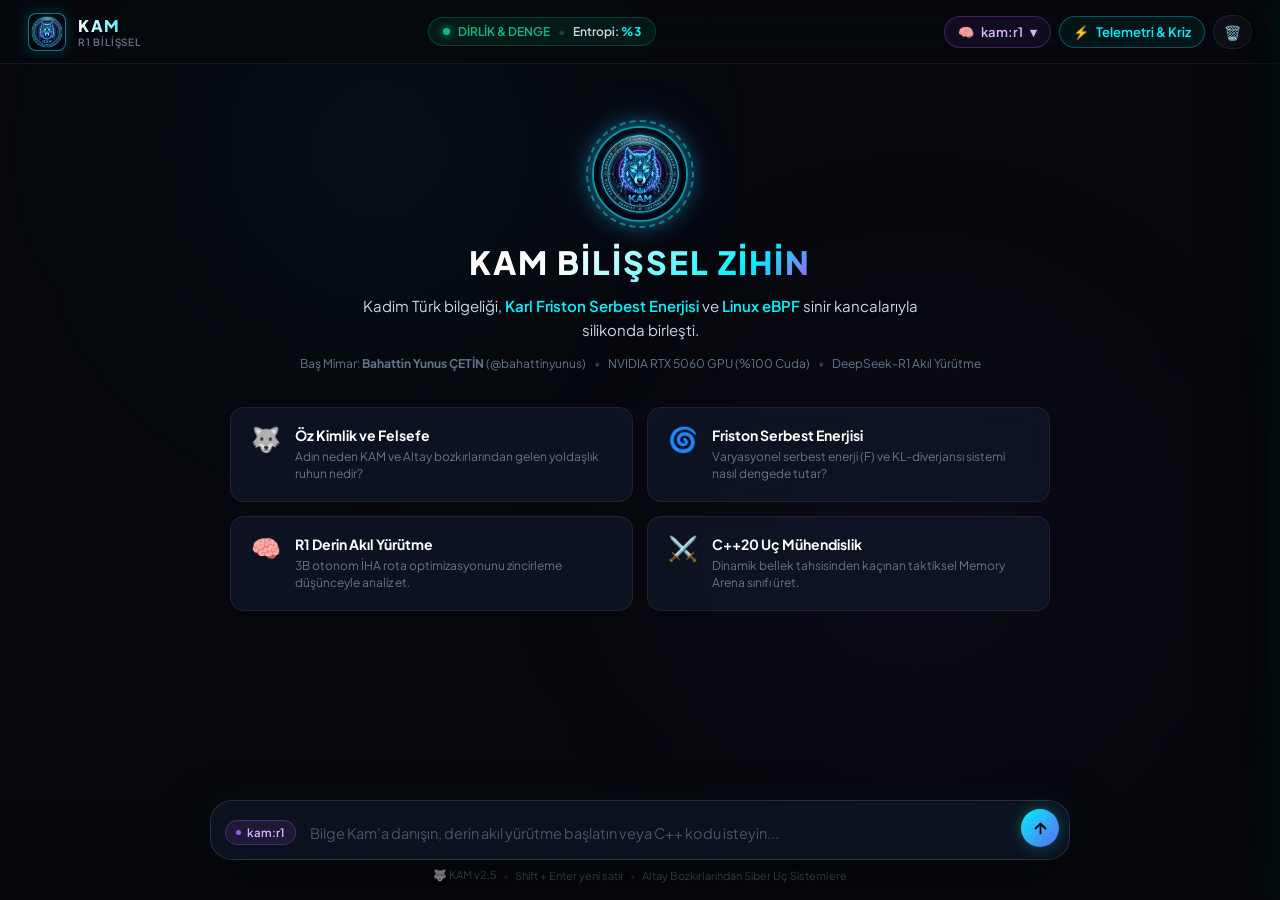
==== commit a0cc51f6: "feat: Adimiza yakisir ikonik Siber-Samanik logo (Master Insignia, SVG ve UI entegrasyonu)" ====
--- a/web/index.html
+++ b/web/index.html
@@ -4,6 +4,7 @@
   <meta charset="UTF-8">
   <meta name="viewport" content="width=device-width, initial-scale=1.0">
   <title>KAM 🐺⚡ Bilişsel Zihin & Otonom Sistem</title>
+  <link rel="icon" type="image/svg+xml" href="kam_logo.svg">
   <link rel="preconnect" href="https://fonts.googleapis.com">
   <link rel="preconnect" href="https://fonts.gstatic.com" crossorigin>
   <link href="https://fonts.googleapis.com/css2?family=Plus+Jakarta+Sans:wght@400;500;600;700;800&family=JetBrains+Mono:wght@400;500;600&display=swap" rel="stylesheet">
@@ -18,8 +19,7 @@
   <header class="app-header">
     <div class="header-left">
       <div class="brand-badge" title="KAM: Kadim Bilişsel Şaman & Otonom Motor">
-        <span class="brand-icon">🐺</span>
-        <span class="brand-spark">⚡</span>
+        <img src="kam_logo.png" alt="KAM" class="brand-badge-img">
       </div>
       <div class="brand-text">
         <span class="brand-name">KAM</span>
@@ -65,7 +65,7 @@
         <div class="hero-crest">
           <div class="crest-ring"></div>
           <div class="crest-glow"></div>
-          <div class="crest-wolf">🐺</div>
+          <img src="kam_logo.png" alt="KAM Siber-Şamanik Logo" class="hero-crest-img">
         </div>
         <h1 class="hero-title">KAM BİLİŞSEL ZİHİN</h1>
         <p class="hero-subtitle">
--- a/web/style.css
+++ b/web/style.css
@@ -105,15 +105,15 @@
   display: flex;
   align-items: center;
   justify-content: center;
-  font-size: 19px;
+  overflow: hidden;
   box-shadow: 0 0 15px rgba(0, 242, 254, 0.2);
 }
 
-.brand-spark {
-  position: absolute;
-  top: -4px;
-  right: -4px;
-  font-size: 11px;
+.brand-badge-img {
+  width: 100%;
+  height: 100%;
+  object-fit: cover;
+  border-radius: var(--radius-sm);
 }
 
 .brand-text {
@@ -279,8 +279,8 @@
 
 .hero-crest {
   position: relative;
-  width: 84px;
-  height: 84px;
+  width: 96px;
+  height: 96px;
   display: flex;
   align-items: center;
   justify-content: center;
@@ -288,35 +288,39 @@
 }
 
 .crest-ring {
+  position: absolute;
+  inset: -6px;
+  border-radius: 50%;
+  border: 2px dashed rgba(0, 242, 254, 0.45);
+  animation: spin 30s linear infinite;
+}
+
+@keyframes spin {
+  100% { transform: rotate(360deg); }
+}
+
+.crest-glow {
   position: absolute;
   inset: 0;
   border-radius: 50%;
-  border: 2px dashed rgba(0, 242, 254, 0.4);
-  animation: spin 30s linear infinite;
-}
-
-@keyframes spin {
-  100% { transform: rotate(360deg); }
-}
-
-.crest-glow {
-  position: absolute;
-  inset: 6px;
+  background: radial-gradient(circle, rgba(0, 242, 254, 0.3) 0%, rgba(99, 102, 241, 0.2) 60%, transparent 100%);
+  filter: blur(10px);
+}
+
+.hero-crest-img {
+  position: relative;
+  width: 100%;
+  height: 100%;
+  object-fit: cover;
   border-radius: 50%;
-  background: radial-gradient(circle, rgba(0, 242, 254, 0.25) 0%, rgba(99, 102, 241, 0.2) 60%, transparent 100%);
-  filter: blur(8px);
-}
-
-.crest-wolf {
-  position: relative;
-  font-size: 42px;
-  filter: drop-shadow(0 0 16px rgba(0, 242, 254, 0.6));
+  border: 2px solid rgba(0, 242, 254, 0.6);
+  box-shadow: 0 0 25px rgba(0, 242, 254, 0.4), 0 0 50px rgba(99, 102, 241, 0.2);
   animation: float 4s ease-in-out infinite;
 }
 
 @keyframes float {
   0%, 100% { transform: translateY(0); }
-  50% { transform: translateY(-6px); }
+  50% { transform: translateY(-5px); }
 }
 
 .hero-title {
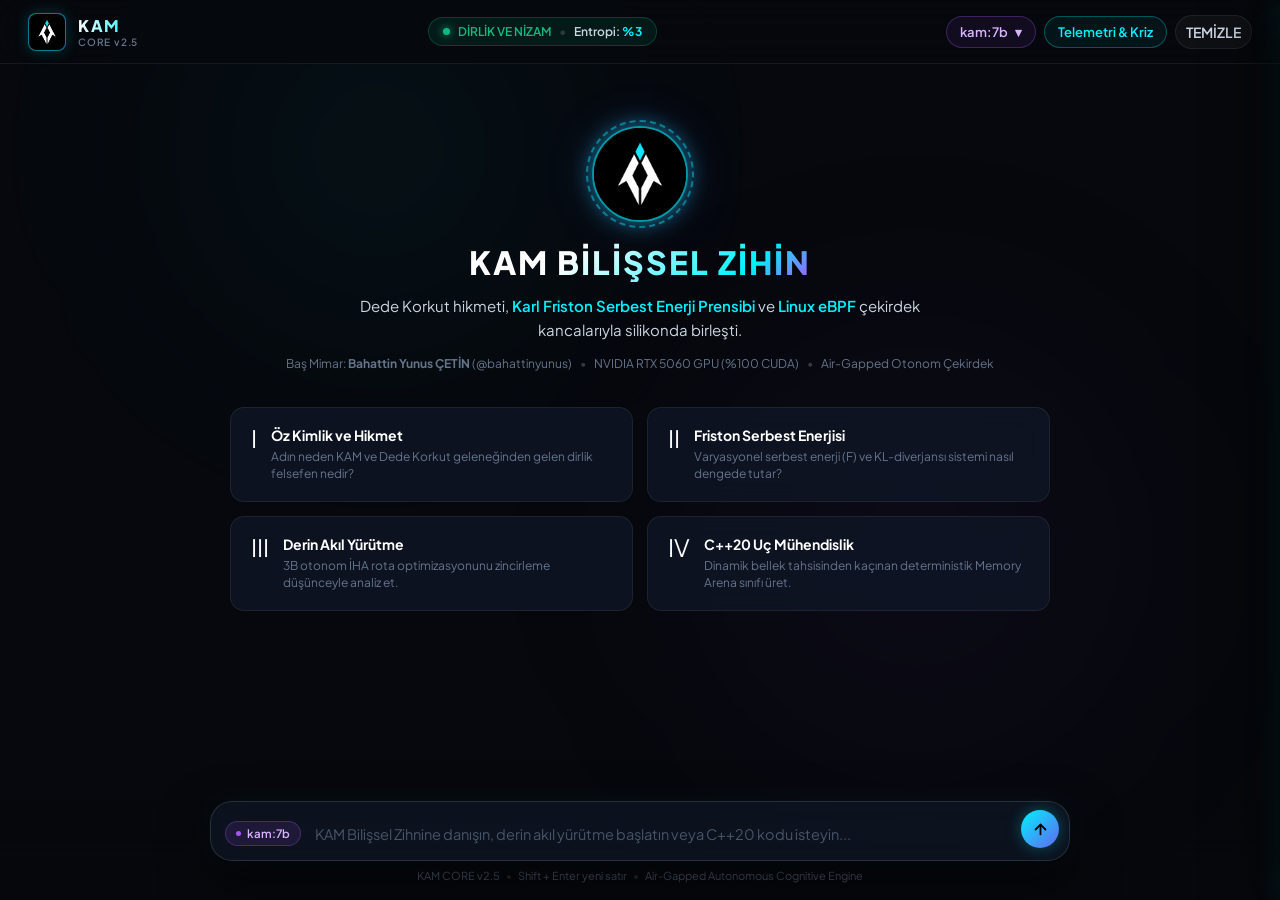
==== commit b2fff1af: "feat: Web kokpiti, C++20 JIT mutasyon modulleri, AST sandbox dogrulayicisi ve teknik dokumantasyon s" ====
--- a/web/index.html
+++ b/web/index.html
@@ -3,7 +3,7 @@
 <head>
   <meta charset="UTF-8">
   <meta name="viewport" content="width=device-width, initial-scale=1.0">
-  <title>KAM 🐺⚡ Bilişsel Zihin & Otonom Sistem</title>
+  <title>KAM // Bilişsel Zihin ve Otonom Sistem Motoru</title>
   <link rel="icon" type="image/svg+xml" href="kam_logo.svg">
   <link rel="preconnect" href="https://fonts.googleapis.com">
   <link rel="preconnect" href="https://fonts.gstatic.com" crossorigin>
@@ -18,12 +18,12 @@
   <!-- Üst Gezinme Çubuğu (Iconic Header) -->
   <header class="app-header">
     <div class="header-left">
-      <div class="brand-badge" title="KAM: Kadim Bilişsel Şaman & Otonom Motor">
+      <div class="brand-badge" title="KAM: Bilişsel Zihin ve Otonom Sistem Motoru">
         <img src="kam_logo.png" alt="KAM" class="brand-badge-img">
       </div>
       <div class="brand-text">
         <span class="brand-name">KAM</span>
-        <span class="brand-version">R1 BİLİŞSEL</span>
+        <span class="brand-version">CORE v2.5</span>
       </div>
     </div>
 
@@ -31,8 +31,8 @@
     <div class="header-center">
       <div class="status-indicator-pill" id="status-pill">
         <span class="status-dot"></span>
-        <span id="system-status-text">DİRLİK & DENGE</span>
-        <span class="pill-divider">•</span>
+        <span id="system-status-text">DİRLİK VE NİZAM</span>
+        <span class="pill-divider">&bull;</span>
         <span class="pill-metric">Entropi: <strong id="val-entropy">%3</strong></span>
       </div>
     </div>
@@ -40,18 +40,16 @@
     <!-- Sağ Eylemler -->
     <div class="header-right">
       <button class="nav-btn model-pill-btn" onclick="openSettingsModal()" title="Aktif Modeli Seç / Yapılandır">
-        <span class="btn-icon">🧠</span>
-        <span id="active-model-text">kam:r1</span>
-        <span class="btn-arrow">▾</span>
+        <span id="active-model-text">kam:7b</span>
+        <span class="btn-arrow">&#9662;</span>
       </button>
 
-      <button class="nav-btn hud-toggle-btn" onclick="toggleTelemetryDrawer()" title="Siber-Şamanik Telemetri ve Kriz Masasını Aç/Kapat">
-        <span class="btn-icon">⚡</span>
-        <span class="btn-label">Telemetri & Kriz</span>
+      <button class="nav-btn hud-toggle-btn" onclick="toggleTelemetryDrawer()" title="Telemetri ve Kriz Masasını Aç/Kapat">
+        <span class="btn-label">Telemetri &amp; Kriz</span>
       </button>
 
       <button class="nav-btn icon-only-btn" onclick="clearChat()" title="Sohbeti Temizle">
-        <span>🗑️</span>
+        <span>TEMİZLE</span>
       </button>
     </div>
   </header>
@@ -60,37 +58,37 @@
   <main class="chat-viewport">
     <div class="chat-container">
 
-      <!-- Karşılama ve İkonik Hero Bölümü (Sohbet boşken öne çıkar) -->
+      <!-- Karşılama ve İkonik Hero Bölümü -->
       <section class="welcome-hero" id="welcome-hero">
         <div class="hero-crest">
           <div class="crest-ring"></div>
           <div class="crest-glow"></div>
-          <img src="kam_logo.png" alt="KAM Siber-Şamanik Logo" class="hero-crest-img">
+          <img src="kam_logo.png" alt="KAM Sovereign Mark" class="hero-crest-img">
         </div>
         <h1 class="hero-title">KAM BİLİŞSEL ZİHİN</h1>
         <p class="hero-subtitle">
-          Kadim Türk bilgeliği, <strong>Karl Friston Serbest Enerjisi</strong> ve <strong>Linux eBPF</strong> sinir kancalarıyla silikonda birleşti.
+          Dede Korkut hikmeti, <strong>Karl Friston Serbest Enerji Prensibi</strong> ve <strong>Linux eBPF</strong> çekirdek kancalarıyla silikonda birleşti.
         </p>
         <div class="hero-meta">
           <span>Baş Mimar: <strong>Bahattin Yunus ÇETİN</strong> (@bahattinyunus)</span>
-          <span class="dot">•</span>
-          <span>NVIDIA RTX 5060 GPU (%100 Cuda)</span>
-          <span class="dot">•</span>
-          <span>DeepSeek-R1 Akıl Yürütme</span>
+          <span class="dot">&bull;</span>
+          <span>NVIDIA RTX 5060 GPU (%100 CUDA)</span>
+          <span class="dot">&bull;</span>
+          <span>Air-Gapped Otonom Çekirdek</span>
         </div>
 
         <!-- 4 İkonik Başlangıç Kartı -->
         <div class="starter-cards-grid">
           <div class="starter-card" onclick="sendPrompt('Neden adın KAM ve varoluşsal felsefen nedir?')">
-            <div class="card-icon">🐺</div>
+            <div class="card-icon">I</div>
             <div class="card-content">
-              <h3>Öz Kimlik ve Felsefe</h3>
-              <p>Adın neden KAM ve Altay bozkırlarından gelen yoldaşlık ruhun nedir?</p>
+              <h3>Öz Kimlik ve Hikmet</h3>
+              <p>Adın neden KAM ve Dede Korkut geleneğinden gelen dirlik felsefen nedir?</p>
             </div>
           </div>
 
           <div class="starter-card" onclick="sendPrompt('Karl Friston serbest enerji prensibini bir mühendise mantıklı, matematiksel ve net açıkla.')">
-            <div class="card-icon">🌀</div>
+            <div class="card-icon">II</div>
             <div class="card-content">
               <h3>Friston Serbest Enerjisi</h3>
               <p>Varyasyonel serbest enerji (F) ve KL-diverjansı sistemi nasıl dengede tutar?</p>
@@ -98,18 +96,18 @@
           </div>
 
           <div class="starter-card" onclick="sendPrompt('Bir SİHA 3 boyutta düşman radarını aşarak nasıl yol planlaması yapar? Düşünerek adım adım açıkla.')">
-            <div class="card-icon">🧠</div>
+            <div class="card-icon">III</div>
             <div class="card-content">
-              <h3>R1 Derin Akıl Yürütme</h3>
+              <h3>Derin Akıl Yürütme</h3>
               <p>3B otonom İHA rota optimizasyonunu zincirleme düşünceyle analiz et.</p>
             </div>
           </div>
 
-          <div class="starter-card" onclick="sendPrompt('Uç sistemler için C++20 ile sıfır bellek sızıntılı ve kartsız çalışan bir Memory Arena kodu yaz.')">
-            <div class="card-icon">⚔️</div>
+          <div class="starter-card" onclick="sendPrompt('Uç sistemler için C++20 ile sıfır bellek sızıntılı ve deterministik çalışan bir Memory Arena kodu yaz.')">
+            <div class="card-icon">IV</div>
             <div class="card-content">
               <h3>C++20 Uç Mühendislik</h3>
-              <p>Dinamik bellek tahsisinden kaçınan taktiksel Memory Arena sınıfı üret.</p>
+              <p>Dinamik bellek tahsisinden kaçınan deterministik Memory Arena sınıfı üret.</p>
             </div>
           </div>
         </div>
@@ -117,7 +115,6 @@
 
       <!-- Mesaj Akışı -->
       <div class="chat-stream" id="chat-history">
-        <!-- Dinamik mesajlar buraya eklenir -->
       </div>
     </div>
   </main>
@@ -128,14 +125,14 @@
       <div class="input-actions-left">
         <button class="island-action-btn" onclick="openSettingsModal()" title="Model Değiştir">
           <span class="pill-dot"></span>
-          <span id="island-model-label">kam:r1</span>
+          <span id="island-model-label">kam:7b</span>
         </button>
       </div>
 
       <textarea 
         id="chat-input" 
         rows="1" 
-        placeholder="Bilge Kam'a danışın, derin akıl yürütme başlatın veya C++ kodu isteyin..." 
+        placeholder="KAM Bilişsel Zihnine danışın, derin akıl yürütme başlatın veya C++20 kodu isteyin..." 
         onkeydown="handleKeyDown(event)"
         oninput="autoResizeTextarea(this)"></textarea>
 
@@ -149,32 +146,31 @@
       </div>
     </div>
     <div class="input-caption">
-      <span>🐺 KAM v2.5</span>
-      <span class="dot">•</span>
+      <span>KAM CORE v2.5</span>
+      <span class="dot">&bull;</span>
       <span>Shift + Enter yeni satır</span>
-      <span class="dot">•</span>
-      <span>Altay Bozkırlarından Siber Uç Sistemlere</span>
+      <span class="dot">&bull;</span>
+      <span>Air-Gapped Autonomous Cognitive Engine</span>
     </div>
   </div>
 
-  <!-- SİBER-ŞAMANİK TELEMETRİ VE KRİZ PANELİ (Slide-Over HUD Drawer) -->
+  <!-- BİLİŞSEL TELEMETRİ VE KRİZ PANELİ (Slide-Over HUD Drawer) -->
   <div class="hud-drawer-backdrop" id="hud-backdrop" onclick="toggleTelemetryDrawer()"></div>
   <aside class="hud-drawer" id="hud-drawer">
     <div class="drawer-header">
       <div class="drawer-title-group">
-        <div class="drawer-icon">🛡️</div>
         <div>
-          <h2>SİBER-ŞAMANİK TELEMETRİ</h2>
-          <p>Donanım Düğümleri & Friston Kriz Masası</p>
-        </div>
-      </div>
-      <button class="drawer-close-btn" onclick="toggleTelemetryDrawer()" title="Kapat (Esc)">✕</button>
+          <h2>BİLİŞSEL TELEMETRİ VE KRİZ MASASI</h2>
+          <p>Donanım Düğümleri, eBPF Kancaları ve Aktif Çıkarım Metrikleri</p>
+        </div>
+      </div>
+      <button class="drawer-close-btn" onclick="toggleTelemetryDrawer()" title="Kapat (Esc)">&#10005;</button>
     </div>
 
     <div class="drawer-content">
       <!-- Canlı Metrikler -->
       <div class="hud-section">
-        <h3 class="hud-section-title">🌀 Kut & Dirlik Terazisi</h3>
+        <h3 class="hud-section-title">I. Dirlik ve Entropi Dengesi</h3>
         <div class="metric-hud-grid">
           <div class="metric-hud-card">
             <span class="metric-hud-label">Sistem Entropisi (S)</span>
@@ -193,7 +189,7 @@
           </div>
 
           <div class="metric-hud-card">
-            <span class="metric-hud-label">Silikon Harareti (NPU)</span>
+            <span class="metric-hud-label">Silikon Sıcaklığı (NPU)</span>
             <div class="metric-hud-val" id="val-npu-temp">48.2°C</div>
             <div class="progress-bar-container">
               <div class="progress-fill" id="bar-npu-temp" style="width: 48%; background: var(--amber-glow);"></div>
@@ -201,7 +197,7 @@
           </div>
 
           <div class="metric-hud-card">
-            <span class="metric-hud-label">eBPF Sinir Nabzı</span>
+            <span class="metric-hud-label">eBPF Çekirdek Akışı</span>
             <div class="metric-hud-val" id="val-ebpf-events">3,420 /s</div>
             <div class="progress-bar-container">
               <div class="progress-fill" id="bar-ebpf-events" style="width: 65%; background: var(--purple-glow);"></div>
@@ -217,22 +213,22 @@
 
       <!-- Donanım Düğümleri -->
       <div class="hud-section">
-        <h3 class="hud-section-title">🛡️ Donanım Otağı & Kutsal Hatlar</h3>
+        <h3 class="hud-section-title">II. Donanım Düğümleri ve Veri Yolları</h3>
         <div class="node-hud-list">
           <div class="node-hud-row">
             <span class="node-name">UART-2 Telemetri Bağı</span>
             <span class="node-status-tag tag-online" id="tag-uart">ONLINE</span>
           </div>
           <div class="node-hud-row">
-            <span class="node-name">SDR 868MHz Bilişsel Telsiz</span>
+            <span class="node-name">SDR 868MHz Bilişsel Radyo</span>
             <span class="node-status-tag tag-online" id="tag-sdr">STANDBY</span>
           </div>
           <div class="node-hud-row">
-            <span class="node-name">IMU & 6-DOF EKF Ataletsel Füzyon</span>
+            <span class="node-name">IMU &amp; 6-DOF EKF Ataletsel Füzyon</span>
             <span class="node-status-tag tag-online">ONLINE</span>
           </div>
           <div class="node-hud-row">
-            <span class="node-name">CAN-0 Taşıt Ağı</span>
+            <span class="node-name">CAN-0 Taşıt Veriyolu</span>
             <span class="node-status-tag tag-online" id="tag-can">ONLINE</span>
           </div>
           <div class="node-hud-row">
@@ -244,35 +240,31 @@
 
       <!-- Kaos ve Kriz Simülatörü -->
       <div class="hud-section">
-        <h3 class="hud-section-title">⚡ Kaos İmtihanı (Ayin Tetikleyici)</h3>
+        <h3 class="hud-section-title">III. Kriz Simülatörü ve Otonom Onarım</h3>
         <div class="crisis-grid">
           <button class="crisis-card-btn" onclick="triggerCrisis('uav_uart_cut'); toggleTelemetryDrawer();">
-            <span class="crisis-icon">💥</span>
             <span class="crisis-title">UART Kopuşu</span>
-            <span class="crisis-desc">JIT SDR telsiz geçişi</span>
+            <span class="crisis-desc">JIT SDR 868MHz geçişi</span>
           </button>
 
           <button class="crisis-card-btn" onclick="triggerCrisis('ew_jamming'); toggleTelemetryDrawer();">
-            <span class="crisis-icon">🌪️</span>
             <span class="crisis-title">Elektronik Harp</span>
             <span class="crisis-desc">FHSS spektral sıçrama</span>
           </button>
 
           <button class="crisis-card-btn" onclick="triggerCrisis('thermal_spike'); toggleTelemetryDrawer();">
-            <span class="crisis-icon">🔥</span>
-            <span class="crisis-title">92°C Hararet</span>
-            <span class="crisis-desc">Dinamik INT4 kuantizasyon</span>
+            <span class="crisis-title">92°C Termal Pik</span>
+            <span class="crisis-desc">Dinamik INT4-AWQ modu</span>
           </button>
 
           <button class="crisis-card-btn" onclick="triggerCrisis('can_spoof'); toggleTelemetryDrawer();">
-            <span class="crisis-icon">🛡️</span>
             <span class="crisis-title">CAN Spoofing</span>
             <span class="crisis-desc">eBPF paket karantinası</span>
           </button>
         </div>
 
         <button class="btn-reset-balance" onclick="resetSystem()">
-          🔄 Dirlik ve Dengeyi Sıfırla (Entropi %3)
+          Dirlik ve Dengeyi Sıfırla (Entropi %3)
         </button>
       </div>
     </div>
@@ -283,21 +275,20 @@
     <div class="modal-glass-card">
       <div class="modal-header">
         <div class="modal-title-group">
-          <span class="modal-icon">🧠</span>
-          <h3>Bilişsel Zihin & Model Yapılandırması</h3>
-        </div>
-        <button class="modal-close" onclick="closeSettingsModal()">✕</button>
+          <h3>Bilişsel Zihin ve Model Yapılandırması</h3>
+        </div>
+        <button class="modal-close" onclick="closeSettingsModal()">&#10005;</button>
       </div>
       <div class="modal-body">
         <p class="modal-desc">
-          KAM, yerel <strong>kam:r1 (DeepSeek-R1 Akıl Yürütme)</strong>, <strong>kam:7b</strong> veya doğrudan bulut <strong>Google Gemini</strong> motorlarını kullanabilir.
+          KAM; yerel <strong>kam:7b (Duru Türkçe Bilişsel Zihin)</strong>, <strong>kam:r1 (DeepSeek-R1 Akıl Yürütme)</strong> veya hibrit <strong>Google Gemini</strong> motorlarını destekler.
         </p>
 
         <div class="form-group">
           <label class="form-label">Aktif Model Seçimi:</label>
           <select id="modal-model-select" class="form-select">
-            <option value="kam:r1">kam:r1 (DeepSeek-R1 Derin Düşünce - Yerel GPU)</option>
-            <option value="kam:7b">kam:7b (Kadim Bilişsel Şaman - Yerel GPU)</option>
+            <option value="kam:7b">kam:7b (Qwen 2.5 7B Duru Türkçe Bilişsel Zihin - Yerel GPU)</option>
+            <option value="kam:r1">kam:r1 (DeepSeek-R1 Derin Akıl Yürütme - Yerel GPU)</option>
             <option value="deepseek-r1:7b">deepseek-r1:7b (Ollama Yerel)</option>
             <option value="qwen2.5:7b">qwen2.5:7b (Ollama Standart 7B)</option>
             <option value="gemini-1.5-flash">gemini-1.5-flash (Google Gemini Bulut)</option>
@@ -307,13 +298,13 @@
 
         <div class="form-group" style="margin-top: 16px;">
           <label class="form-label">Google Gemini API Key (İsteğe Bağlı):</label>
-          <input type="password" id="modal-gemini-key" class="form-input" placeholder="AIzaSy... (Gemini bulut modu için)">
+          <input type="password" id="modal-gemini-key" class="form-input" placeholder="AIzaSy... (Gemini hibrit modu için)">
           <small class="form-hint">Key girilirse Gemini 1.5/2.0 modelleri hibrit olarak devreye girer.</small>
         </div>
 
         <div class="modal-footer">
           <button class="btn-ghost" onclick="closeSettingsModal()">İptal</button>
-          <button class="btn-primary" onclick="saveSettings()">💾 Kaydet & Uygula</button>
+          <button class="btn-primary" onclick="saveSettings()">Kaydet ve Uygula</button>
         </div>
       </div>
     </div>
@@ -321,4 +312,4 @@
 
   <script src="app.js"></script>
 </body>
-</html>+</html>
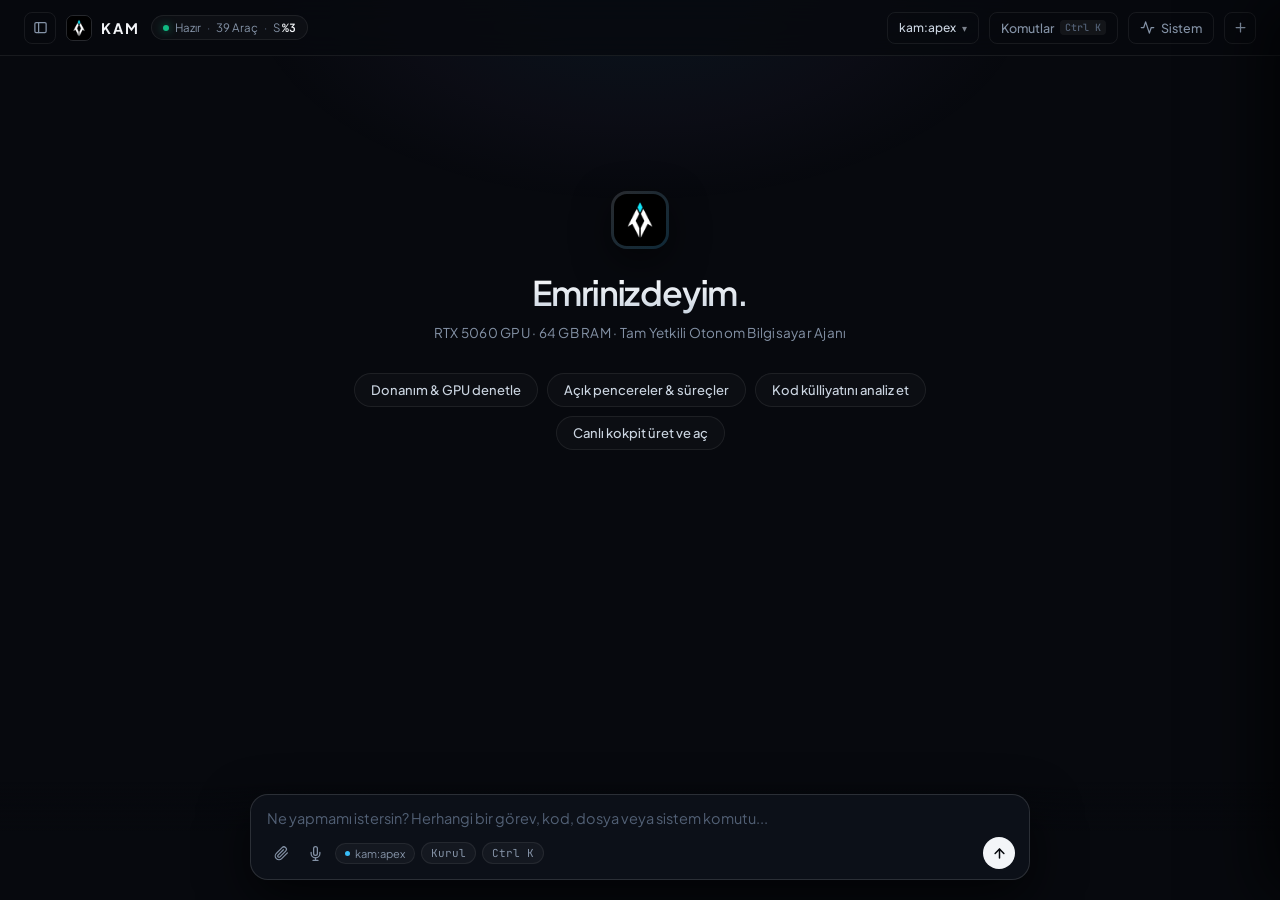
==== commit 365a352b: "feat(kam-apex-v2.8): sovereign autonomous agent, 6-step ReAct/CodeAct, Quiet Power UI, multi-session" ====
--- a/web/index.html
+++ b/web/index.html
@@ -3,312 +3,509 @@
 <head>
   <meta charset="UTF-8">
   <meta name="viewport" content="width=device-width, initial-scale=1.0">
-  <title>KAM // Bilişsel Zihin ve Otonom Sistem Motoru</title>
+  <meta name="color-scheme" content="dark">
+  <meta name="theme-color" content="#07090e">
+  <title>KAM // Egemen Otonom Zihin</title>
   <link rel="icon" type="image/svg+xml" href="kam_logo.svg">
   <link rel="preconnect" href="https://fonts.googleapis.com">
   <link rel="preconnect" href="https://fonts.gstatic.com" crossorigin>
-  <link href="https://fonts.googleapis.com/css2?family=Plus+Jakarta+Sans:wght@400;500;600;700;800&family=JetBrains+Mono:wght@400;500;600&display=swap" rel="stylesheet">
+  <link href="https://fonts.googleapis.com/css2?family=Plus+Jakarta+Sans:wght@400;500;600;700&family=JetBrains+Mono:wght@400;500;600&display=swap" rel="stylesheet">
   <link rel="stylesheet" href="style.css">
 </head>
 <body>
-  <!-- Arka Plan Atmosferik Işıma -->
-  <div class="ambient-glow glow-1"></div>
-  <div class="ambient-glow glow-2"></div>
-
-  <!-- Üst Gezinme Çubuğu (Iconic Header) -->
+  <!-- Tekil, Sakin Üst Atmosfer Işıması -->
+  <div class="ambient-halo"></div>
+
+  <!-- SADE ÜST BAR (Minimalist Header) -->
   <header class="app-header">
     <div class="header-left">
-      <div class="brand-badge" title="KAM: Bilişsel Zihin ve Otonom Sistem Motoru">
-        <img src="kam_logo.png" alt="KAM" class="brand-badge-img">
-      </div>
-      <div class="brand-text">
+      <button type="button" id="btn-sessions" class="ghost-btn icon-only" onclick="toggleSessionsDrawer()" title="Oturum Geçmişi" aria-label="Oturum Geçmişi">
+        <svg width="15" height="15" viewBox="0 0 24 24" fill="none" stroke="currentColor" stroke-width="2" stroke-linecap="round" stroke-linejoin="round" aria-hidden="true">
+          <rect x="3" y="4" width="18" height="16" rx="2"></rect>
+          <line x1="9" y1="4" x2="9" y2="20"></line>
+        </svg>
+      </button>
+      <div class="brand-identity" onclick="resetToHomeView()" title="KAM // Egemen Otonom Zihin">
+        <img src="kam_logo.png" alt="KAM" class="brand-logo">
         <span class="brand-name">KAM</span>
-        <span class="brand-version">CORE v2.5</span>
-      </div>
-    </div>
-
-    <!-- Orta Gösterge: Dirlik ve Model Durumu -->
-    <div class="header-center">
-      <div class="status-indicator-pill" id="status-pill">
-        <span class="status-dot"></span>
-        <span id="system-status-text">DİRLİK VE NİZAM</span>
-        <span class="pill-divider">&bull;</span>
-        <span class="pill-metric">Entropi: <strong id="val-entropy">%3</strong></span>
-      </div>
-    </div>
-
-    <!-- Sağ Eylemler -->
+      </div>
+      <div class="live-pill" id="status-pill" onclick="toggleTelemetryDrawer()" title="Sistem Telemetrisi ve Durum">
+        <span class="status-dot" id="header-status-dot"></span>
+        <span id="system-status-text">Hazır</span>
+        <span class="pill-sep">&middot;</span>
+        <span id="header-val-tools">39 Araç</span>
+        <span class="pill-sep hide-sm">&middot;</span>
+        <span class="hide-sm">S <strong id="val-entropy">%3</strong></span>
+      </div>
+    </div>
+
     <div class="header-right">
-      <button class="nav-btn model-pill-btn" onclick="openSettingsModal()" title="Aktif Modeli Seç / Yapılandır">
-        <span id="active-model-text">kam:7b</span>
-        <span class="btn-arrow">&#9662;</span>
+      <button type="button" class="ghost-btn model-btn" onclick="openSettingsModal()" title="Aktif Modeli Değiştir">
+        <span id="active-model-text">kam:apex</span>
+        <span class="caret">&#9662;</span>
       </button>
 
-      <button class="nav-btn hud-toggle-btn" onclick="toggleTelemetryDrawer()" title="Telemetri ve Kriz Masasını Aç/Kapat">
-        <span class="btn-label">Telemetri &amp; Kriz</span>
+      <button type="button" class="ghost-btn hide-sm" onclick="openCommandPalette()" title="Komut Paleti (Ctrl+K)">
+        <span>Komutlar</span>
+        <kbd>Ctrl K</kbd>
       </button>
 
-      <button class="nav-btn icon-only-btn" onclick="clearChat()" title="Sohbeti Temizle">
-        <span>TEMİZLE</span>
+      <button type="button" class="ghost-btn" onclick="toggleTelemetryDrawer()" title="Telemetri, Kriz Simülatörü ve C++20 JIT">
+        <svg width="15" height="15" viewBox="0 0 24 24" fill="none" stroke="currentColor" stroke-width="2" stroke-linecap="round" stroke-linejoin="round" aria-hidden="true">
+          <polyline points="22 12 18 12 15 21 9 3 6 12 2 12"></polyline>
+        </svg>
+        <span class="hide-sm">Sistem</span>
       </button>
+
+      <button type="button" class="ghost-btn icon-only" onclick="clearChat()" title="Yeni Sohbet" aria-label="Yeni Sohbet">
+        <svg width="15" height="15" viewBox="0 0 24 24" fill="none" stroke="currentColor" stroke-width="2" stroke-linecap="round" stroke-linejoin="round" aria-hidden="true">
+          <line x1="12" y1="5" x2="12" y2="19"></line>
+          <line x1="5" y1="12" x2="19" y2="12"></line>
+        </svg>
+      </button>
     </div>
   </header>
 
-  <!-- Ana Görüş Alanı (Centered Chat Canvas) -->
+  <!-- ANA SADE KOMUTA TUVALİ (Centered Minimalist Canvas) -->
   <main class="chat-viewport">
     <div class="chat-container">
 
-      <!-- Karşılama ve İkonik Hero Bölümü -->
+      <!-- Sakin, İkonik Boş Ekran (Welcome Hero) -->
       <section class="welcome-hero" id="welcome-hero">
-        <div class="hero-crest">
-          <div class="crest-ring"></div>
-          <div class="crest-glow"></div>
-          <img src="kam_logo.png" alt="KAM Sovereign Mark" class="hero-crest-img">
-        </div>
-        <h1 class="hero-title">KAM BİLİŞSEL ZİHİN</h1>
+        <div class="hero-emblem">
+          <img src="kam_logo.png" alt="KAM" class="hero-emblem-img">
+        </div>
+        <h1 class="hero-title">Emrinizdeyim.</h1>
         <p class="hero-subtitle">
-          Dede Korkut hikmeti, <strong>Karl Friston Serbest Enerji Prensibi</strong> ve <strong>Linux eBPF</strong> çekirdek kancalarıyla silikonda birleşti.
+          RTX 5060 GPU &middot; 64 GB RAM &middot; Tam Yetkili Otonom Bilgisayar Ajanı
         </p>
-        <div class="hero-meta">
-          <span>Baş Mimar: <strong>Bahattin Yunus ÇETİN</strong> (@bahattinyunus)</span>
-          <span class="dot">&bull;</span>
-          <span>NVIDIA RTX 5060 GPU (%100 CUDA)</span>
-          <span class="dot">&bull;</span>
-          <span>Air-Gapped Otonom Çekirdek</span>
-        </div>
-
-        <!-- 4 İkonik Başlangıç Kartı -->
-        <div class="starter-cards-grid">
-          <div class="starter-card" onclick="sendPrompt('Neden adın KAM ve varoluşsal felsefen nedir?')">
-            <div class="card-icon">I</div>
-            <div class="card-content">
-              <h3>Öz Kimlik ve Hikmet</h3>
-              <p>Adın neden KAM ve Dede Korkut geleneğinden gelen dirlik felsefen nedir?</p>
-            </div>
-          </div>
-
-          <div class="starter-card" onclick="sendPrompt('Karl Friston serbest enerji prensibini bir mühendise mantıklı, matematiksel ve net açıkla.')">
-            <div class="card-icon">II</div>
-            <div class="card-content">
-              <h3>Friston Serbest Enerjisi</h3>
-              <p>Varyasyonel serbest enerji (F) ve KL-diverjansı sistemi nasıl dengede tutar?</p>
-            </div>
-          </div>
-
-          <div class="starter-card" onclick="sendPrompt('Bir SİHA 3 boyutta düşman radarını aşarak nasıl yol planlaması yapar? Düşünerek adım adım açıkla.')">
-            <div class="card-icon">III</div>
-            <div class="card-content">
-              <h3>Derin Akıl Yürütme</h3>
-              <p>3B otonom İHA rota optimizasyonunu zincirleme düşünceyle analiz et.</p>
-            </div>
-          </div>
-
-          <div class="starter-card" onclick="sendPrompt('Uç sistemler için C++20 ile sıfır bellek sızıntılı ve deterministik çalışan bir Memory Arena kodu yaz.')">
-            <div class="card-icon">IV</div>
-            <div class="card-content">
-              <h3>C++20 Uç Mühendislik</h3>
-              <p>Dinamik bellek tahsisinden kaçınan deterministik Memory Arena sınıfı üret.</p>
-            </div>
-          </div>
+
+        <div class="quick-chips">
+          <button class="quick-chip" onclick="sendPrompt('Bilgisayarın gerçek donanım, fiziksel RAM, disk ve GPU durumunu denetle.')">
+            Donanım &amp; GPU denetle
+          </button>
+          <button class="quick-chip" onclick="sendPrompt('Masaüstündeki açık pencereleri ve çalışan süreçleri listele.')">
+            Açık pencereler &amp; süreçler
+          </button>
+          <button class="quick-chip" onclick="sendPrompt('Projeyi analiz et ve toplam kaç dosya ve kaç satır kod olduğunu göster.')">
+            Kod külliyatını analiz et
+          </button>
+          <button class="quick-chip" onclick="sendPrompt('Bana canlı HTML dashboard gösterge paneli oluştur ve ekranda aç.')">
+            Canlı kokpit üret ve aç
+          </button>
         </div>
       </section>
 
-      <!-- Mesaj Akışı -->
-      <div class="chat-stream" id="chat-history">
-      </div>
+      <!-- Sohbet Akışı -->
+      <div class="chat-stream" id="chat-history"></div>
     </div>
   </main>
 
-  <!-- Yüzen Giriş Adası (Floating Input Island) -->
+  <!-- SADE YÜZEN KOMUT ÇUBUĞU (Floating Minimalist Input Bar) -->
   <div class="input-island-wrapper">
     <div class="input-island">
-      <div class="input-actions-left">
-        <button class="island-action-btn" onclick="openSettingsModal()" title="Model Değiştir">
-          <span class="pill-dot"></span>
-          <span id="island-model-label">kam:7b</span>
-        </button>
-      </div>
-
-      <textarea 
-        id="chat-input" 
-        rows="1" 
-        placeholder="KAM Bilişsel Zihnine danışın, derin akıl yürütme başlatın veya C++20 kodu isteyin..." 
+      <div class="attached-files-bar" id="attached-files-bar" style="display: none;"></div>
+      <input type="file" id="file-upload-input" hidden>
+
+      <textarea
+        id="chat-input"
+        rows="1"
+        placeholder="Ne yapmamı istersin? Herhangi bir görev, kod, dosya veya sistem komutu..."
         onkeydown="handleKeyDown(event)"
         oninput="autoResizeTextarea(this)"></textarea>
 
-      <div class="input-actions-right">
-        <button class="btn-send" onclick="submitMessage()" title="Gönder (Enter)">
-          <svg viewBox="0 0 24 24" fill="none" stroke="currentColor" stroke-width="2.5" stroke-linecap="round" stroke-linejoin="round">
-            <line x1="12" y1="19" x2="12" y2="5"></line>
-            <polyline points="5 12 12 5 19 12"></polyline>
-          </svg>
-        </button>
-      </div>
-    </div>
-    <div class="input-caption">
-      <span>KAM CORE v2.5</span>
-      <span class="dot">&bull;</span>
-      <span>Shift + Enter yeni satır</span>
-      <span class="dot">&bull;</span>
-      <span>Air-Gapped Autonomous Cognitive Engine</span>
+      <div class="input-bottom-bar">
+        <div class="input-meta-left">
+          <button type="button" id="btn-attach" class="input-icon-btn" title="Dosya Ekle (veya sürükleyip bırak)" aria-label="Dosya Ekle">
+            <svg width="15" height="15" viewBox="0 0 24 24" fill="none" stroke="currentColor" stroke-width="2" stroke-linecap="round" stroke-linejoin="round" aria-hidden="true">
+              <path d="M21.44 11.05l-9.19 9.19a6 6 0 0 1-8.49-8.49l9.19-9.19a4 4 0 0 1 5.66 5.66l-9.2 9.19a2 2 0 0 1-2.83-2.83l8.49-8.48"></path>
+            </svg>
+          </button>
+          <button type="button" id="btn-voice" class="input-icon-btn" onclick="toggleVoiceInput()" title="Sesli Giriş (Türkçe)" aria-label="Sesli Giriş">
+            <svg width="15" height="15" viewBox="0 0 24 24" fill="none" stroke="currentColor" stroke-width="2" stroke-linecap="round" stroke-linejoin="round" aria-hidden="true">
+              <path d="M12 1a3 3 0 0 0-3 3v8a3 3 0 0 0 6 0V4a3 3 0 0 0-3-3z"></path>
+              <path d="M19 10v2a7 7 0 0 1-14 0v-2"></path>
+              <line x1="12" y1="19" x2="12" y2="23"></line>
+              <line x1="8" y1="23" x2="16" y2="23"></line>
+            </svg>
+          </button>
+          <button type="button" class="mini-pill" onclick="openSettingsModal()" title="Modeli Değiştir">
+            <span class="mini-dot"></span>
+            <span id="island-model-label">kam:apex</span>
+          </button>
+          <button type="button" class="mini-pill" onclick="quickSwitchModel('kam:council')" title="5-Modelli Bilişsel Kurul Modu">
+            Kurul
+          </button>
+          <button type="button" class="mini-pill hide-sm" onclick="openCommandPalette()" title="Komut Paleti (Ctrl+K)">
+            Ctrl K
+          </button>
+        </div>
+
+        <div class="input-actions-right">
+          <button type="button" id="btn-stop" class="btn-stop" onclick="stopGeneration()" title="Üretimi Durdur (Esc)" aria-label="Üretimi Durdur" style="display: none;">
+            <svg viewBox="0 0 24 24" fill="currentColor" aria-hidden="true">
+              <rect x="6" y="6" width="12" height="12" rx="2.5"></rect>
+            </svg>
+          </button>
+
+          <button type="button" id="btn-send" class="btn-send" onclick="submitMessage()" title="Gönder (Enter)" aria-label="Gönder">
+            <svg viewBox="0 0 24 24" fill="none" stroke="currentColor" stroke-width="2.4" stroke-linecap="round" stroke-linejoin="round" aria-hidden="true">
+              <line x1="12" y1="19" x2="12" y2="5"></line>
+              <polyline points="5 12 12 5 19 12"></polyline>
+            </svg>
+          </button>
+        </div>
+      </div>
     </div>
   </div>
 
-  <!-- BİLİŞSEL TELEMETRİ VE KRİZ PANELİ (Slide-Over HUD Drawer) -->
+  <!-- GİZLİ SİSTEM, TELEMETRİ, 15 KRİZ & C++20 JIT ÇEKMECESİ (Slide-Over Drawer) -->
   <div class="hud-drawer-backdrop" id="hud-backdrop" onclick="toggleTelemetryDrawer()"></div>
-  <aside class="hud-drawer" id="hud-drawer">
+  <aside class="hud-drawer" id="hud-drawer" aria-label="Sistem ve Telemetri">
     <div class="drawer-header">
-      <div class="drawer-title-group">
-        <div>
-          <h2>BİLİŞSEL TELEMETRİ VE KRİZ MASASI</h2>
-          <p>Donanım Düğümleri, eBPF Kancaları ve Aktif Çıkarım Metrikleri</p>
-        </div>
-      </div>
-      <button class="drawer-close-btn" onclick="toggleTelemetryDrawer()" title="Kapat (Esc)">&#10005;</button>
+      <div>
+        <h2>SİSTEM &amp; TELEMETRİ</h2>
+        <p id="drawer-host-sub">RTX 5060 CUDA &middot; Win32 UIA &middot; eBPF</p>
+      </div>
+      <button type="button" class="drawer-close-btn" onclick="toggleTelemetryDrawer()" title="Kapat (Esc)" aria-label="Çekmeceyi Kapat">&#10005;</button>
+    </div>
+
+    <div class="drawer-tabs">
+      <button class="drawer-tab active" onclick="switchDrawerTab('telemetry', this)">Telemetri &amp; Kriz</button>
+      <button class="drawer-tab" onclick="switchDrawerTab('jit', this)">C++20 JIT &amp; Kayıt</button>
+      <button class="drawer-tab" onclick="switchDrawerTab('console', this)">Savunma &amp; Filo</button>
     </div>
 
     <div class="drawer-content">
-      <!-- Canlı Metrikler -->
-      <div class="hud-section">
-        <h3 class="hud-section-title">I. Dirlik ve Entropi Dengesi</h3>
-        <div class="metric-hud-grid">
-          <div class="metric-hud-card">
-            <span class="metric-hud-label">Sistem Entropisi (S)</span>
-            <div class="metric-hud-val" id="drawer-val-entropy">%3</div>
-            <div class="progress-bar-container">
-              <div class="progress-fill" id="bar-entropy" style="width: 3%; background: var(--emerald-glow);"></div>
-            </div>
-          </div>
-
-          <div class="metric-hud-card">
-            <span class="metric-hud-label">Varyasyonel Serbest Enerji (F)</span>
-            <div class="metric-hud-val" id="val-free-energy">0.080 nats</div>
-            <div class="progress-bar-container">
-              <div class="progress-fill" id="bar-free-energy" style="width: 8%; background: var(--cyan-glow);"></div>
-            </div>
-          </div>
-
-          <div class="metric-hud-card">
-            <span class="metric-hud-label">Silikon Sıcaklığı (NPU)</span>
-            <div class="metric-hud-val" id="val-npu-temp">48.2°C</div>
-            <div class="progress-bar-container">
-              <div class="progress-fill" id="bar-npu-temp" style="width: 48%; background: var(--amber-glow);"></div>
-            </div>
-          </div>
-
-          <div class="metric-hud-card">
-            <span class="metric-hud-label">eBPF Çekirdek Akışı</span>
-            <div class="metric-hud-val" id="val-ebpf-events">3,420 /s</div>
-            <div class="progress-bar-container">
-              <div class="progress-fill" id="bar-ebpf-events" style="width: 65%; background: var(--purple-glow);"></div>
-            </div>
-          </div>
-        </div>
-
-        <div class="active-channel-banner">
-          <span>Aktif Taşıyıcı Hat:</span>
-          <strong id="val-active-channel">UART-2 (Birincil Sinir Bağı)</strong>
-        </div>
-      </div>
-
-      <!-- Donanım Düğümleri -->
-      <div class="hud-section">
-        <h3 class="hud-section-title">II. Donanım Düğümleri ve Veri Yolları</h3>
-        <div class="node-hud-list">
-          <div class="node-hud-row">
-            <span class="node-name">UART-2 Telemetri Bağı</span>
-            <span class="node-status-tag tag-online" id="tag-uart">ONLINE</span>
-          </div>
-          <div class="node-hud-row">
-            <span class="node-name">SDR 868MHz Bilişsel Radyo</span>
-            <span class="node-status-tag tag-online" id="tag-sdr">STANDBY</span>
-          </div>
-          <div class="node-hud-row">
-            <span class="node-name">IMU &amp; 6-DOF EKF Ataletsel Füzyon</span>
-            <span class="node-status-tag tag-online">ONLINE</span>
-          </div>
-          <div class="node-hud-row">
-            <span class="node-name">CAN-0 Taşıt Veriyolu</span>
-            <span class="node-status-tag tag-online" id="tag-can">ONLINE</span>
-          </div>
-          <div class="node-hud-row">
-            <span class="node-name">NVIDIA RTX 5060 / Orin NPU</span>
-            <span class="node-status-tag tag-online" id="tag-npu">ONLINE (CUDA %100)</span>
-          </div>
-        </div>
-      </div>
-
-      <!-- Kaos ve Kriz Simülatörü -->
-      <div class="hud-section">
-        <h3 class="hud-section-title">III. Kriz Simülatörü ve Otonom Onarım</h3>
-        <div class="crisis-grid">
-          <button class="crisis-card-btn" onclick="triggerCrisis('uav_uart_cut'); toggleTelemetryDrawer();">
-            <span class="crisis-title">UART Kopuşu</span>
-            <span class="crisis-desc">JIT SDR 868MHz geçişi</span>
-          </button>
-
-          <button class="crisis-card-btn" onclick="triggerCrisis('ew_jamming'); toggleTelemetryDrawer();">
-            <span class="crisis-title">Elektronik Harp</span>
-            <span class="crisis-desc">FHSS spektral sıçrama</span>
-          </button>
-
-          <button class="crisis-card-btn" onclick="triggerCrisis('thermal_spike'); toggleTelemetryDrawer();">
-            <span class="crisis-title">92°C Termal Pik</span>
-            <span class="crisis-desc">Dinamik INT4-AWQ modu</span>
-          </button>
-
-          <button class="crisis-card-btn" onclick="triggerCrisis('can_spoof'); toggleTelemetryDrawer();">
-            <span class="crisis-title">CAN Spoofing</span>
-            <span class="crisis-desc">eBPF paket karantinası</span>
-          </button>
-        </div>
-
-        <button class="btn-reset-balance" onclick="resetSystem()">
-          Dirlik ve Dengeyi Sıfırla (Entropi %3)
-        </button>
+      <!-- SEKME 1: OSİLOSKOP, METRİKLER VE 15 KRİZ -->
+      <div class="drawer-tab-pane active" id="drawer-pane-telemetry">
+        <div class="hud-section">
+          <div class="osc-header">
+            <span class="hud-section-title" style="margin:0;">Canlı Osiloskop // F(t) &amp; S(t)</span>
+            <span class="mono-val" id="osc-live-readout">V(x)=0.012</span>
+          </div>
+          <canvas id="telemetry-oscilloscope" width="440" height="96"></canvas>
+        </div>
+
+        <div class="hud-section">
+          <div class="metric-hud-grid">
+            <div class="metric-hud-card">
+              <span class="metric-hud-label">Entropi S(t)</span>
+              <div class="metric-hud-val" id="drawer-val-entropy">%3</div>
+              <div class="progress-bar-container">
+                <div class="progress-fill" id="bar-entropy" style="width: 3%; background: var(--emerald-glow);"></div>
+              </div>
+            </div>
+            <div class="metric-hud-card">
+              <span class="metric-hud-label">Serbest Enerji F(t)</span>
+              <div class="metric-hud-val" id="val-free-energy">0.080 nats</div>
+              <div class="progress-bar-container">
+                <div class="progress-fill" id="bar-free-energy" style="width: 8%; background: var(--cyan-glow);"></div>
+              </div>
+            </div>
+            <div class="metric-hud-card">
+              <span class="metric-hud-label">NPU / GPU Sıcaklığı</span>
+              <div class="metric-hud-val" id="val-npu-temp">48.2°C</div>
+              <div class="progress-bar-container">
+                <div class="progress-fill" id="bar-npu-temp" style="width: 48%; background: var(--amber-glow);"></div>
+              </div>
+            </div>
+            <div class="metric-hud-card">
+              <span class="metric-hud-label">eBPF Akışı</span>
+              <div class="metric-hud-val" id="val-ebpf-events">3,420 /s</div>
+              <div class="progress-bar-container">
+                <div class="progress-fill" id="bar-ebpf-events" style="width: 65%; background: var(--purple-glow);"></div>
+              </div>
+            </div>
+          </div>
+
+          <div class="active-channel-banner">
+            <span>Aktif Hat</span>
+            <strong id="val-active-channel">UART-2 (Birincil)</strong>
+          </div>
+          <div class="active-channel-banner" style="margin-top:6px;">
+            <span>Fare &amp; Ekran</span>
+            <strong id="sidebar-cursor-info">(0, 0) // 1920x1080</strong>
+          </div>
+        </div>
+
+        <div class="hud-section">
+          <h3 class="hud-section-title">Otonom İş Akışları</h3>
+          <div class="workflows-list" id="workflows-list"></div>
+        </div>
+
+        <div class="hud-section">
+          <h3 class="hud-section-title">Donanım Düğümleri</h3>
+          <div class="node-hud-list">
+            <div class="node-hud-row">
+              <span>UART-2 Telemetri</span>
+              <span class="node-status-tag tag-online" id="tag-uart">ONLINE</span>
+            </div>
+            <div class="node-hud-row">
+              <span>SDR 868MHz Radyo</span>
+              <span class="node-status-tag tag-online" id="tag-sdr">STANDBY</span>
+            </div>
+            <div class="node-hud-row">
+              <span>CAN-0 Veriyolu</span>
+              <span class="node-status-tag tag-online" id="tag-can">ONLINE</span>
+            </div>
+            <div class="node-hud-row">
+              <span>NVIDIA RTX 5060 CUDA</span>
+              <span class="node-status-tag tag-online" id="tag-npu">ONLINE</span>
+            </div>
+          </div>
+        </div>
+
+        <div class="hud-section">
+          <h3 class="hud-section-title">Kriz Simülatörü (15 Senaryo)</h3>
+          <div class="crisis-grid">
+            <button class="crisis-card-btn" onclick="triggerCrisis('uav_uart_cut'); toggleTelemetryDrawer();">
+              <span class="crisis-title">UART-2 Kopuşu</span>
+              <span class="crisis-desc">SDR 868MHz JIT</span>
+            </button>
+            <button class="crisis-card-btn" onclick="triggerCrisis('ew_jamming'); toggleTelemetryDrawer();">
+              <span class="crisis-title">Elektronik Harp</span>
+              <span class="crisis-desc">FHSS Sıçrama</span>
+            </button>
+            <button class="crisis-card-btn" onclick="triggerCrisis('thermal_spike'); toggleTelemetryDrawer();">
+              <span class="crisis-title">92.4°C Termal Pik</span>
+              <span class="crisis-desc">INT4-AWQ Modu</span>
+            </button>
+            <button class="crisis-card-btn" onclick="triggerCrisis('can_spoof'); toggleTelemetryDrawer();">
+              <span class="crisis-title">CAN-0 Spoofing</span>
+              <span class="crisis-desc">eBPF Karantina</span>
+            </button>
+            <button class="crisis-card-btn" onclick="triggerCrisis('gnss_spoof'); toggleTelemetryDrawer();">
+              <span class="crisis-title">GNSS Spoofing</span>
+              <span class="crisis-desc">Optik Akış EKF</span>
+            </button>
+            <button class="crisis-card-btn" onclick="triggerCrisis('swarm_loss'); toggleTelemetryDrawer();">
+              <span class="crisis-title">Sürü Lideri Kaybı</span>
+              <span class="crisis-desc">Markov Raft</span>
+            </button>
+            <button class="crisis-card-btn" onclick="triggerCrisis('ew_radar_threat'); toggleTelemetryDrawer();">
+              <span class="crisis-title">LPI Radar Tehdidi</span>
+              <span class="crisis-desc">DRFM Aldatma</span>
+            </button>
+            <button class="crisis-card-btn" onclick="triggerCrisis('cbf_envelope_breach'); toggleTelemetryDrawer();">
+              <span class="crisis-title">CBF Zarf İhlali</span>
+              <span class="crisis-desc">Güvenli RTL</span>
+            </button>
+            <button class="crisis-card-btn" onclick="triggerCrisis('intent_c2_mission'); toggleTelemetryDrawer();">
+              <span class="crisis-title">Komutan Niyeti</span>
+              <span class="crisis-desc">C2 DAG Tahsisi</span>
+            </button>
+            <button class="crisis-card-btn" onclick="triggerCrisis('byzantine_swarm_attack'); toggleTelemetryDrawer();">
+              <span class="crisis-title">Bizans İhaneti</span>
+              <span class="crisis-desc">BFT &amp; Kyber-768</span>
+            </button>
+            <button class="crisis-card-btn" onclick="triggerCrisis('trn_terrain_lock'); toggleTelemetryDrawer();">
+              <span class="crisis-title">Pasif TRN/TERCOM</span>
+              <span class="crisis-desc">0W DEM Kilidi</span>
+            </button>
+            <button class="crisis-card-btn" onclick="triggerCrisis('kinetic_actuator_jam'); toggleTelemetryDrawer();">
+              <span class="crisis-title">Kanatçık Sıkışması</span>
+              <span class="crisis-desc">Sözde-Ters Mikser</span>
+            </button>
+            <button class="crisis-card-btn" onclick="triggerCrisis('emcon_fso_switch'); toggleTelemetryDrawer();">
+              <span class="crisis-title">EMCON-Sıfır Lazer</span>
+              <span class="crisis-desc">1550nm FSO 0W</span>
+            </button>
+            <button class="crisis-card-btn" onclick="triggerCrisis('radiation_seu_bitflip'); toggleTelemetryDrawer();">
+              <span class="crisis-title">Kozmik Bit-Flip</span>
+              <span class="crisis-desc">SECDED &amp; TMR</span>
+            </button>
+            <button class="crisis-card-btn" onclick="triggerCrisis('sam_missile_lock'); toggleTelemetryDrawer();">
+              <span class="crisis-title">SAM Füze Kilidi</span>
+              <span class="crisis-desc">HJI 9G Kaçınma</span>
+            </button>
+          </div>
+
+          <button type="button" class="btn-reset-balance" onclick="resetSystem()">
+            Dengeyi Sıfırla (Entropi %3)
+          </button>
+          <a href="/api/export_chat" download="kam_sohbet.md" class="btn-export-chat" title="Mevcut sohbeti Markdown olarak indir">
+            Sohbeti Dışa Aktar (.md)
+          </a>
+        </div>
+      </div>
+
+      <!-- SEKME 2: C++20 JIT MÜFETTİŞİ VE eBPF KAYDI -->
+      <div class="drawer-tab-pane" id="drawer-pane-jit">
+        <div class="hud-section">
+          <div class="jit-header-row">
+            <h3 class="hud-section-title" style="margin:0;">C++20 JIT Sıcak-Yama</h3>
+            <button class="mini-copy-btn" onclick="copyJitInspectorCode()">Kopyala</button>
+          </div>
+          <div class="ast-verification-banner" id="jit-ast-banner">
+            <span id="jit-ast-text">AST SANDBOX: DOĞRULANDI // 0 İHLAL (41.2 ms)</span>
+          </div>
+          <pre class="jit-inspector-box"><code id="jit-inspector-code">// KAM Bellek-İçi C++20 JIT Sıcak-Yama (sdr_fallback_node.cpp)
+#include &lt;cstdint&gt;
+extern "C" int kam_hotpatch_entry(const uint8_t* frame, size_t len) noexcept {
+    constexpr uint32_t carrier_hz = 868'000'000;
+    return (frame != nullptr &amp;&amp; len &gt; 0) ? 0 : -1;
+}</code></pre>
+        </div>
+
+        <div class="hud-section">
+          <div class="jit-header-row">
+            <h3 class="hud-section-title" style="margin:0;">Çekirdek Kaydı (eBPF)</h3>
+            <button class="mini-copy-btn" onclick="clearKernelLog()">Temizle</button>
+          </div>
+          <div class="kernel-log-box" id="kernel-log-stream"></div>
+        </div>
+      </div>
+
+      <!-- SEKME 3: BİLİŞSEL SAVUNMA & EGEMEN FİLO -->
+      <div class="drawer-tab-pane" id="drawer-pane-console">
+        <div class="hud-section">
+          <h3 class="hud-section-title">Savunma &amp; Görev Modülleri</h3>
+          <div class="crisis-grid">
+            <button class="crisis-card-btn defense-variant" onclick="testEwRadar()">
+              <span class="crisis-title">Bilişsel EW Radar</span>
+              <span class="crisis-desc">17.4 GHz LPI PDW</span>
+            </button>
+            <button class="crisis-card-btn defense-variant" onclick="testC2Intent()">
+              <span class="crisis-title">Intent-to-Task C2</span>
+              <span class="crisis-desc">S-400 DAG Tahsisi</span>
+            </button>
+            <button class="crisis-card-btn defense-variant" onclick="testSafetyShield()">
+              <span class="crisis-title">CBF Uçuş Kalkanı</span>
+              <span class="crisis-desc">Bariyer İzdüşümü</span>
+            </button>
+            <button class="crisis-card-btn defense-variant" onclick="testBftSwarm()">
+              <span class="crisis-title">BFT &amp; PQC Sürü</span>
+              <span class="crisis-desc">ML-KEM-768 Kyber</span>
+            </button>
+            <button class="crisis-card-btn defense-variant" onclick="testTrnLocalize()">
+              <span class="crisis-title">TRN Arazi Kilidi</span>
+              <span class="crisis-desc">0W DEM Eşleştirme</span>
+            </button>
+            <button class="crisis-card-btn defense-variant" onclick="testActuatorReconfig()">
+              <span class="crisis-title">Sözde-Ters Mikser</span>
+              <span class="crisis-desc">Kanatçık Telafisi</span>
+            </button>
+            <button class="crisis-card-btn defense-variant" onclick="testFsoLaserLink()">
+              <span class="crisis-title">1550nm FSO Lazer</span>
+              <span class="crisis-desc">0W RF Optik Ağ</span>
+            </button>
+            <button class="crisis-card-btn defense-variant" onclick="testRadiationScrubber()">
+              <span class="crisis-title">SECDED &amp; TMR ECC</span>
+              <span class="crisis-desc">Bit-Flip Onarımı</span>
+            </button>
+            <button class="crisis-card-btn defense-variant" onclick="testHjiMissileEvasion()">
+              <span class="crisis-title">HJI Füze Kaçınma</span>
+              <span class="crisis-desc">Isaacs 9G Manevra</span>
+            </button>
+            <button class="crisis-card-btn defense-variant" onclick="testTacticalRoute()">
+              <span class="crisis-title">3B SİHA Rota</span>
+              <span class="crisis-desc">A* Radar Gölgeleme</span>
+            </button>
+            <button class="crisis-card-btn defense-variant" onclick="testLyapunovStability()">
+              <span class="crisis-title">Lyapunov CLF</span>
+              <span class="crisis-desc">V(x) Kararlılık</span>
+            </button>
+            <button class="crisis-card-btn defense-variant" onclick="showFleetManifest()">
+              <span class="crisis-title">Egemen Model Filosu</span>
+              <span class="crisis-desc">8 Model (20.8 GB)</span>
+            </button>
+          </div>
+        </div>
       </div>
     </div>
   </aside>
 
-  <!-- LLM / API Ayarları Modalı -->
-  <div id="settings-modal" class="modal-overlay" style="display: none;">
+  <!-- KOMUT PALETİ (Ctrl+K Spotlight) -->
+  <div id="cmd-palette-modal" class="modal-overlay" role="dialog" aria-modal="true" aria-label="Komut Paleti" style="display: none;" onclick="if(event.target===this) closeCommandPalette()">
+    <div class="cmd-palette-card">
+      <div class="cmd-search-bar">
+        <svg width="16" height="16" viewBox="0 0 24 24" fill="none" stroke="currentColor" stroke-width="2" stroke-linecap="round" stroke-linejoin="round" aria-hidden="true">
+          <circle cx="11" cy="11" r="8"></circle>
+          <line x1="21" y1="21" x2="16.65" y2="16.65"></line>
+        </svg>
+        <input
+          type="text"
+          id="cmd-palette-input"
+          placeholder="Komut, araç, savunma modülü veya model ara..."
+          oninput="filterCommandPalette(this.value)"
+          onkeydown="handleCommandPaletteKey(event)">
+        <kbd>ESC</kbd>
+      </div>
+      <div class="cmd-palette-list" id="cmd-palette-list"></div>
+    </div>
+  </div>
+
+  <!-- MODEL & API AYARLARI MODALI -->
+  <div id="settings-modal" class="modal-overlay" role="dialog" aria-modal="true" aria-label="Bilişsel Zihin Seçimi" style="display: none;" onclick="if(event.target===this) closeSettingsModal()">
     <div class="modal-glass-card">
       <div class="modal-header">
-        <div class="modal-title-group">
-          <h3>Bilişsel Zihin ve Model Yapılandırması</h3>
-        </div>
-        <button class="modal-close" onclick="closeSettingsModal()">&#10005;</button>
+        <h3>Bilişsel Zihin Seçimi</h3>
+        <button type="button" class="modal-close" onclick="closeSettingsModal()" aria-label="Kapat">&#10005;</button>
       </div>
       <div class="modal-body">
-        <p class="modal-desc">
-          KAM; yerel <strong>kam:7b (Duru Türkçe Bilişsel Zihin)</strong>, <strong>kam:r1 (DeepSeek-R1 Akıl Yürütme)</strong> veya hibrit <strong>Google Gemini</strong> motorlarını destekler.
-        </p>
-
         <div class="form-group">
-          <label class="form-label">Aktif Model Seçimi:</label>
+          <label class="form-label">Aktif Model</label>
           <select id="modal-model-select" class="form-select">
-            <option value="kam:7b">kam:7b (Qwen 2.5 7B Duru Türkçe Bilişsel Zihin - Yerel GPU)</option>
-            <option value="kam:r1">kam:r1 (DeepSeek-R1 Derin Akıl Yürütme - Yerel GPU)</option>
-            <option value="deepseek-r1:7b">deepseek-r1:7b (Ollama Yerel)</option>
-            <option value="qwen2.5:7b">qwen2.5:7b (Ollama Standart 7B)</option>
+            <option value="kam:apex">kam:apex (Qwen3 8B — Hibrit Düşünen Komuta Zihni · %100 GPU)</option>
+            <option value="kam:council">kam:council (5-Modelli Otonom Bilişsel Kurul)</option>
+            <option value="kam:7b">kam:7b (Qwen 2.5 7B — Duru Türkçe Zihin)</option>
+            <option value="kam:coder">kam:coder (Qwen 2.5 Coder 7B — Kod &amp; Sistem Mühendisi)</option>
+            <option value="kam:r1">kam:r1 (DeepSeek-R1 7B — Derin Akıl Yürütme)</option>
+            <option value="kam:coder-nano">kam:coder-nano (1.5B Hızlı Kod)</option>
+            <option value="kam:r1-nano">kam:r1-nano (1.5B Hızlı CoT)</option>
+            <option value="kam:1.5b">kam:1.5b (1.5B Hafif Uç Model)</option>
             <option value="gemini-1.5-flash">gemini-1.5-flash (Google Gemini Bulut)</option>
-            <option value="kam-1-liquid-moe">kam-1-liquid-moe (Dahili Nöral Çekirdek)</option>
+            <option value="kam-1-liquid-moe">kam-1-liquid-moe (Offline Çekirdek)</option>
           </select>
         </div>
 
-        <div class="form-group" style="margin-top: 16px;">
-          <label class="form-label">Google Gemini API Key (İsteğe Bağlı):</label>
-          <input type="password" id="modal-gemini-key" class="form-input" placeholder="AIzaSy... (Gemini hibrit modu için)">
-          <small class="form-hint">Key girilirse Gemini 1.5/2.0 modelleri hibrit olarak devreye girer.</small>
+        <div class="form-group" style="margin-top: 14px;">
+          <label class="form-label">Google Gemini API Key (İsteğe Bağlı)</label>
+          <input type="password" id="modal-gemini-key" class="form-input" placeholder="AIzaSy...">
         </div>
 
         <div class="modal-footer">
           <button class="btn-ghost" onclick="closeSettingsModal()">İptal</button>
-          <button class="btn-primary" onclick="saveSettings()">Kaydet ve Uygula</button>
+          <button class="btn-primary" onclick="saveSettings()">Uygula</button>
         </div>
       </div>
     </div>
   </div>
+
+  <!-- SOL SLIDE-OVER OTURUM GEÇMİŞİ ÇEKMECESİ (Sessions Drawer) -->
+  <div class="sessions-drawer-backdrop" id="sessions-backdrop" onclick="toggleSessionsDrawer()"></div>
+  <aside class="sessions-drawer" id="sessions-drawer" aria-label="Oturum Geçmişi">
+    <div class="drawer-header">
+      <div>
+        <h2>OTURUMLAR</h2>
+        <p>Kalıcı yerel sohbet geçmişi</p>
+      </div>
+      <div class="drawer-header-actions">
+        <button type="button" id="btn-new-session" class="btn-new-session" onclick="createNewSession()" title="Yeni Oturum Başlat">+ Yeni</button>
+        <button type="button" class="drawer-close-btn" onclick="toggleSessionsDrawer()" title="Kapat (Esc)" aria-label="Oturum Çekmecesini Kapat">&#10005;</button>
+      </div>
+    </div>
+    <div class="sessions-list" id="sessions-list"></div>
+  </aside>
+
+  <!-- SAĞ CANLI ÖNİZLEME / ARTIFACT ÇEKMECESİ (Live Preview Drawer) -->
+  <div class="preview-drawer-backdrop" id="preview-backdrop" onclick="closePreviewDrawer()"></div>
+  <aside class="preview-drawer" id="preview-drawer" aria-label="Canlı Önizleme">
+    <div class="drawer-header">
+      <div class="preview-header-meta">
+        <h2 id="preview-title">CANLI ÖNİZLEME</h2>
+        <p>Korumalı Sandbox (allow-scripts)</p>
+      </div>
+      <button type="button" class="drawer-close-btn" onclick="closePreviewDrawer()" title="Kapat (Esc)" aria-label="Önizlemeyi Kapat">&#10005;</button>
+    </div>
+    <div class="preview-body">
+      <iframe id="preview-iframe" class="preview-iframe" sandbox="allow-scripts" title="KAM Canlı Önizleme"></iframe>
+    </div>
+  </aside>
+
+  <!-- SADE BİLDİRİM TOAST KONTEYNERİ -->
+  <div id="toast-container" class="toast-container" aria-live="polite" aria-atomic="true"></div>
 
   <script src="app.js"></script>
 </body>
--- a/web/style.css
+++ b/web/style.css
@@ -1,33 +1,35 @@
 :root {
-  --bg-deep: #06080d;
-  --bg-surface: #0b0f19;
-  --bg-glass: rgba(14, 20, 32, 0.75);
-  --bg-glass-card: rgba(18, 26, 43, 0.65);
-  
+  color-scheme: dark;
+
+  --bg-deep: #07090e;
+  --bg-surface: #0c1018;
+  --bg-elevated: #111622;
+  --bg-hover: #171e2e;
+
   --border-subtle: rgba(255, 255, 255, 0.07);
-  --border-glow: rgba(56, 189, 248, 0.35);
-  --border-purple: rgba(168, 85, 247, 0.4);
-
-  --cyan-glow: #00f2fe;
-  --blue-accent: #38bdf8;
-  --purple-glow: #a855f7;
-  --indigo-accent: #6366f1;
+  --border-medium: rgba(255, 255, 255, 0.13);
+  --border-focus: rgba(255, 255, 255, 0.28);
+
+  --cyan-glow: #38bdf8;
   --emerald-glow: #10b981;
   --amber-glow: #f59e0b;
   --crimson-glow: #f43f5e;
-
-  --text-main: #f8fafc;
+  --purple-glow: #a78bfa;
+
+  --text-main: #f3f5f8;
   --text-dim: #cbd5e1;
-  --text-muted: #64748b;
-  --text-faint: #475569;
-
-  --radius-sm: 8px;
-  --radius-md: 14px;
-  --radius-lg: 20px;
+  --text-muted: #8492a6;
+  --text-faint: #526075;
+
+  --radius-xs: 8px;
+  --radius-sm: 12px;
+  --radius-md: 18px;
   --radius-full: 9999px;
 
+  --ease-out: cubic-bezier(0.16, 1, 0.3, 1);
+
   --font-sans: 'Plus Jakarta Sans', -apple-system, BlinkMacSystemFont, 'Segoe UI', Roboto, sans-serif;
-  --font-mono: 'JetBrains Mono', 'Fira Code', monospace;
+  --font-mono: 'JetBrains Mono', 'Cascadia Code', 'Consolas', monospace;
 }
 
 * {
@@ -36,212 +38,185 @@
   box-sizing: border-box;
   font-family: var(--font-sans);
   -webkit-font-smoothing: antialiased;
-}
+  -moz-osx-font-smoothing: grayscale;
+}
+
+::selection {
+  background: rgba(56, 189, 248, 0.24);
+  color: #ffffff;
+}
+
+:focus-visible {
+  outline: 2px solid rgba(56, 189, 248, 0.55);
+  outline-offset: 2px;
+}
+
+.emerald-text { color: var(--emerald-glow); }
+.crimson-text { color: var(--crimson-glow); }
+
+::-webkit-scrollbar { width: 6px; height: 6px; }
+::-webkit-scrollbar-track { background: transparent; }
+::-webkit-scrollbar-thumb { background: rgba(255, 255, 255, 0.1); border-radius: 3px; }
+::-webkit-scrollbar-thumb:hover { background: rgba(255, 255, 255, 0.22); }
 
 body {
   background-color: var(--bg-deep);
   color: var(--text-main);
   min-height: 100vh;
   overflow-x: hidden;
-  position: relative;
   display: flex;
   flex-direction: column;
-}
-
-/* Atmosferik Işıma Arka Planı */
-.ambient-glow {
+  text-rendering: optimizeLegibility;
+}
+
+/* Sakin, Fısıltı Düzeyinde Üst Işıma */
+.ambient-halo {
   position: fixed;
-  border-radius: 50%;
+  top: -220px;
+  left: 50%;
+  transform: translateX(-50%);
+  width: 780px;
+  height: 420px;
+  background: radial-gradient(ellipse, rgba(56, 189, 248, 0.065) 0%, rgba(167, 139, 250, 0.03) 45%, transparent 72%);
   pointer-events: none;
-  filter: blur(120px);
   z-index: 0;
 }
-.glow-1 {
-  width: 500px;
-  height: 500px;
-  background: radial-gradient(circle, rgba(0, 242, 254, 0.08) 0%, transparent 70%);
-  top: -100px;
-  left: 10%;
-}
-.glow-2 {
-  width: 600px;
-  height: 600px;
-  background: radial-gradient(circle, rgba(168, 85, 247, 0.07) 0%, transparent 70%);
-  bottom: 50px;
-  right: 5%;
-}
 
 /* ==========================================================================
-   ÜST GEZİNME ÇUBUĞU (App Header)
+   ÜST BAR (Minimalist Header)
    ========================================================================== */
 .app-header {
   position: sticky;
   top: 0;
-  height: 64px;
+  height: 56px;
   display: flex;
   align-items: center;
   justify-content: space-between;
-  padding: 0 28px;
-  background: rgba(6, 8, 13, 0.75);
-  backdrop-filter: blur(20px);
-  -webkit-backdrop-filter: blur(20px);
+  padding: 0 24px;
+  background: rgba(7, 9, 14, 0.8);
+  backdrop-filter: blur(18px);
+  -webkit-backdrop-filter: blur(18px);
   border-bottom: 1px solid var(--border-subtle);
-  z-index: 40;
-}
-
-.header-left {
-  display: flex;
-  align-items: center;
-  gap: 12px;
-}
-
-.brand-badge {
-  position: relative;
-  width: 38px;
-  height: 38px;
-  background: linear-gradient(135deg, rgba(0, 242, 254, 0.2), rgba(99, 102, 241, 0.25));
-  border: 1px solid rgba(0, 242, 254, 0.4);
-  border-radius: var(--radius-sm);
-  display: flex;
-  align-items: center;
-  justify-content: center;
-  overflow: hidden;
-  box-shadow: 0 0 15px rgba(0, 242, 254, 0.2);
-}
-
-.brand-badge-img {
-  width: 100%;
-  height: 100%;
+  z-index: 50;
+}
+
+.header-left, .header-right {
+  display: flex;
+  align-items: center;
+  gap: 10px;
+}
+
+.brand-identity {
+  display: flex;
+  align-items: center;
+  gap: 9px;
+  cursor: pointer;
+  user-select: none;
+}
+
+.brand-logo {
+  width: 26px;
+  height: 26px;
+  border-radius: 7px;
   object-fit: cover;
-  border-radius: var(--radius-sm);
-}
-
-.brand-text {
-  display: flex;
-  flex-direction: column;
+  border: 1px solid var(--border-medium);
+  transition: border-color 0.2s var(--ease-out), transform 0.2s var(--ease-out);
+}
+.brand-identity:hover .brand-logo {
+  border-color: var(--border-focus);
+  transform: scale(1.03);
 }
 
 .brand-name {
-  font-weight: 800;
-  font-size: 16px;
-  letter-spacing: 1.5px;
-  background: linear-gradient(90deg, #ffffff, var(--cyan-glow));
-  -webkit-background-clip: text;
-  -webkit-text-fill-color: transparent;
-}
-
-.brand-version {
-  font-size: 10px;
+  font-size: 14.5px;
+  font-weight: 700;
+  letter-spacing: 2.2px;
+  color: var(--text-main);
+}
+
+.live-pill {
+  display: inline-flex;
+  align-items: center;
+  gap: 6px;
+  padding: 4px 11px;
+  border-radius: var(--radius-full);
+  background: rgba(255, 255, 255, 0.03);
+  border: 1px solid var(--border-subtle);
+  font-size: 11.5px;
+  color: var(--text-muted);
+  cursor: pointer;
+  transition: all 0.2s ease;
+}
+.live-pill:hover {
+  border-color: var(--border-medium);
+  color: var(--text-dim);
+}
+.live-pill strong {
+  color: var(--text-main);
+  font-family: var(--font-mono);
   font-weight: 600;
-  color: var(--text-muted);
-  letter-spacing: 0.8px;
-}
-
-/* Durum Göstergesi (Orta) */
-.header-center {
-  display: flex;
-  align-items: center;
-}
-
-.status-indicator-pill {
-  display: flex;
-  align-items: center;
-  gap: 8px;
-  padding: 6px 14px;
-  background: rgba(16, 185, 129, 0.1);
-  border: 1px solid rgba(16, 185, 129, 0.25);
-  border-radius: var(--radius-full);
-  font-size: 12px;
-  font-weight: 600;
-  color: var(--emerald-glow);
-  transition: all 0.3s ease;
 }
 
 .status-dot {
-  width: 7px;
-  height: 7px;
+  width: 6px;
+  height: 6px;
   border-radius: 50%;
   background: var(--emerald-glow);
-  box-shadow: 0 0 8px var(--emerald-glow);
-  animation: pulse-emerald 2s infinite ease-in-out;
-}
-
-@keyframes pulse-emerald {
-  0%, 100% { opacity: 1; transform: scale(1); }
-  50% { opacity: 0.4; transform: scale(0.85); }
-}
-
-.pill-divider {
-  color: rgba(255, 255, 255, 0.15);
-}
-
-.pill-metric {
+  box-shadow: 0 0 8px rgba(16, 185, 129, 0.7);
+}
+
+.pill-sep { color: var(--text-faint); }
+
+.ghost-btn {
+  display: inline-flex;
+  align-items: center;
+  gap: 6px;
+  height: 32px;
+  padding: 0 11px;
+  background: transparent;
+  border: 1px solid var(--border-subtle);
+  border-radius: var(--radius-xs);
+  color: var(--text-muted);
+  font-size: 12.5px;
+  font-weight: 500;
+  cursor: pointer;
+  transition: background-color 0.18s var(--ease-out), border-color 0.18s var(--ease-out), color 0.18s var(--ease-out), transform 0.12s ease;
+}
+
+.ghost-btn:hover {
+  background: rgba(255, 255, 255, 0.05);
+  border-color: var(--border-medium);
+  color: var(--text-main);
+}
+.ghost-btn:active {
+  transform: scale(0.97);
+}
+
+.ghost-btn.icon-only {
+  width: 32px;
+  padding: 0;
+  justify-content: center;
+}
+
+.ghost-btn.model-btn {
+  font-family: var(--font-mono);
+  font-size: 12px;
   color: var(--text-dim);
-  font-size: 12px;
-}
-
-.pill-metric strong {
-  color: var(--cyan-glow);
-}
-
-/* Sağ Butonlar */
-.header-right {
-  display: flex;
-  align-items: center;
-  gap: 8px;
-}
-
-.nav-btn {
-  display: flex;
-  align-items: center;
-  gap: 7px;
-  background: rgba(255, 255, 255, 0.04);
-  border: 1px solid var(--border-subtle);
-  color: var(--text-dim);
-  padding: 7px 13px;
-  border-radius: var(--radius-full);
-  font-size: 13px;
-  font-weight: 600;
-  cursor: pointer;
-  transition: all 0.2s cubic-bezier(0.16, 1, 0.3, 1);
-}
-
-.nav-btn:hover {
-  background: rgba(255, 255, 255, 0.08);
-  border-color: rgba(255, 255, 255, 0.18);
-  color: #fff;
-  transform: translateY(-1px);
-}
-
-.model-pill-btn {
-  border-color: rgba(168, 85, 247, 0.3);
-  background: rgba(168, 85, 247, 0.08);
-  color: #d8b4fe;
-}
-.model-pill-btn:hover {
-  background: rgba(168, 85, 247, 0.16);
-  border-color: rgba(168, 85, 247, 0.5);
-  color: #fff;
-}
-
-.hud-toggle-btn {
-  border-color: rgba(0, 242, 254, 0.3);
-  background: rgba(0, 242, 254, 0.06);
-  color: var(--cyan-glow);
-}
-.hud-toggle-btn:hover {
-  background: rgba(0, 242, 254, 0.14);
-  border-color: var(--cyan-glow);
-  box-shadow: 0 0 15px rgba(0, 242, 254, 0.2);
-}
-
-.icon-only-btn {
-  padding: 7px 10px;
-  font-size: 14px;
-}
+}
+
+.ghost-btn kbd {
+  font-family: var(--font-mono);
+  font-size: 10px;
+  color: var(--text-faint);
+  background: rgba(255, 255, 255, 0.05);
+  padding: 1px 5px;
+  border-radius: 4px;
+}
+
+.caret { font-size: 10px; opacity: 0.6; }
 
 /* ==========================================================================
-   ANA SOHBET ALANI (Chat Viewport)
+   ANA KOMUTA TUVALİ (Centered Minimalist Canvas)
    ========================================================================== */
 .chat-viewport {
   flex: 1;
@@ -249,203 +224,115 @@
   justify-content: center;
   position: relative;
   z-index: 10;
-  padding-bottom: 140px; /* Giriş adası payı */
+  padding-bottom: 160px;
 }
 
 .chat-container {
   width: 100%;
-  max-width: 860px;
-  padding: 32px 20px;
+  max-width: 780px;
+  padding: 36px 24px 20px 24px;
   display: flex;
   flex-direction: column;
 }
 
 /* ==========================================================================
-   KARŞILAMA & İKONİK HERO BÖLÜMÜ
+   SAKİN BOŞ EKRAN (Welcome Hero)
    ========================================================================== */
 .welcome-hero {
   display: flex;
   flex-direction: column;
   align-items: center;
   text-align: center;
-  margin: 30px 0 20px 0;
-  animation: fadeInDown 0.6s cubic-bezier(0.16, 1, 0.3, 1);
-}
-
-@keyframes fadeInDown {
-  from { opacity: 0; transform: translateY(-16px); }
+  margin-top: 11vh;
+  animation: fadeUp 0.45s cubic-bezier(0.16, 1, 0.3, 1);
+}
+
+@keyframes fadeUp {
+  from { opacity: 0; transform: translateY(10px); }
   to { opacity: 1; transform: translateY(0); }
 }
 
-.hero-crest {
-  position: relative;
-  width: 96px;
-  height: 96px;
-  display: flex;
-  align-items: center;
-  justify-content: center;
-  margin-bottom: 20px;
-}
-
-.crest-ring {
-  position: absolute;
-  inset: -6px;
-  border-radius: 50%;
-  border: 2px dashed rgba(0, 242, 254, 0.45);
-  animation: spin 30s linear infinite;
-}
-
-@keyframes spin {
-  100% { transform: rotate(360deg); }
-}
-
-.crest-glow {
-  position: absolute;
-  inset: 0;
-  border-radius: 50%;
-  background: radial-gradient(circle, rgba(0, 242, 254, 0.3) 0%, rgba(99, 102, 241, 0.2) 60%, transparent 100%);
-  filter: blur(10px);
-}
-
-.hero-crest-img {
-  position: relative;
+.hero-emblem {
+  width: 58px;
+  height: 58px;
+  border-radius: 16px;
+  padding: 3px;
+  background: linear-gradient(135deg, rgba(255, 255, 255, 0.14), rgba(56, 189, 248, 0.18));
+  box-shadow: 0 12px 36px rgba(0, 0, 0, 0.5);
+  margin-bottom: 22px;
+}
+
+.hero-emblem-img {
   width: 100%;
   height: 100%;
+  border-radius: 13px;
   object-fit: cover;
-  border-radius: 50%;
-  border: 2px solid rgba(0, 242, 254, 0.6);
-  box-shadow: 0 0 25px rgba(0, 242, 254, 0.4), 0 0 50px rgba(99, 102, 241, 0.2);
-  animation: float 4s ease-in-out infinite;
-}
-
-@keyframes float {
-  0%, 100% { transform: translateY(0); }
-  50% { transform: translateY(-5px); }
+  display: block;
 }
 
 .hero-title {
-  font-size: 32px;
-  font-weight: 800;
-  letter-spacing: 2px;
-  background: linear-gradient(135deg, #ffffff 30%, var(--cyan-glow) 80%, var(--purple-glow) 100%);
+  font-size: 34px;
+  font-weight: 600;
+  letter-spacing: -0.7px;
+  background: linear-gradient(180deg, #ffffff 0%, #cbd5e1 100%);
   -webkit-background-clip: text;
-  -webkit-text-fill-color: transparent;
-  margin-bottom: 12px;
+  background-clip: text;
+  color: transparent;
+  margin-bottom: 10px;
 }
 
 .hero-subtitle {
-  font-size: 15px;
+  font-size: 13.5px;
+  color: var(--text-muted);
+  margin-bottom: 32px;
+  letter-spacing: 0.25px;
+}
+
+.quick-chips {
+  display: flex;
+  flex-wrap: wrap;
+  justify-content: center;
+  gap: 9px;
+  max-width: 660px;
+}
+
+.quick-chip {
+  padding: 8px 16px;
+  border-radius: var(--radius-full);
+  background: rgba(255, 255, 255, 0.025);
+  border: 1px solid var(--border-subtle);
   color: var(--text-dim);
-  max-width: 620px;
-  line-height: 1.6;
-  margin-bottom: 14px;
-}
-
-.hero-subtitle strong {
-  color: var(--cyan-glow);
-  font-weight: 600;
-}
-
-.hero-meta {
-  display: flex;
-  align-items: center;
-  gap: 8px;
-  font-size: 12px;
-  color: var(--text-muted);
-  margin-bottom: 36px;
-}
-
-.hero-meta .dot {
-  color: rgba(255, 255, 255, 0.2);
-}
-
-/* Başlangıç Kartları (4 Grid) */
-.starter-cards-grid {
-  display: grid;
-  grid-template-columns: repeat(2, 1fr);
+  font-size: 13px;
+  font-weight: 500;
+  cursor: pointer;
+  transition: background-color 0.2s var(--ease-out), border-color 0.2s var(--ease-out), color 0.2s var(--ease-out), transform 0.18s var(--ease-out);
+}
+
+.quick-chip:hover {
+  background: rgba(255, 255, 255, 0.07);
+  border-color: var(--border-medium);
+  color: #ffffff;
+  transform: translateY(-1px);
+}
+.quick-chip:active {
+  transform: translateY(0) scale(0.98);
+}
+
+/* ==========================================================================
+   SOHBET AKIŞI (Ultra-Clean Editorial Stream)
+   ========================================================================== */
+.chat-stream {
+  display: flex;
+  flex-direction: column;
+  gap: 28px;
+  width: 100%;
+}
+
+.chat-message {
+  display: flex;
   gap: 14px;
   width: 100%;
-}
-
-.starter-card {
-  display: flex;
-  align-items: flex-start;
-  gap: 14px;
-  padding: 18px 20px;
-  background: var(--bg-glass-card);
-  backdrop-filter: blur(12px);
-  -webkit-backdrop-filter: blur(12px);
-  border: 1px solid var(--border-subtle);
-  border-radius: var(--radius-md);
-  text-align: left;
-  cursor: pointer;
-  transition: all 0.25s cubic-bezier(0.16, 1, 0.3, 1);
-  position: relative;
-  overflow: hidden;
-}
-
-.starter-card::before {
-  content: '';
-  position: absolute;
-  top: 0;
-  left: 0;
-  right: 0;
-  height: 2px;
-  background: linear-gradient(90deg, transparent, var(--cyan-glow), transparent);
-  opacity: 0;
-  transition: opacity 0.25s ease;
-}
-
-.starter-card:hover {
-  background: rgba(26, 38, 62, 0.7);
-  border-color: var(--border-glow);
-  transform: translateY(-3px);
-  box-shadow: 0 10px 30px rgba(0, 0, 0, 0.4), 0 0 20px rgba(0, 242, 254, 0.1);
-}
-
-.starter-card:hover::before {
-  opacity: 1;
-}
-
-.starter-card .card-icon {
-  font-size: 24px;
-  line-height: 1;
-}
-
-.starter-card .card-content h3 {
-  font-size: 14px;
-  font-weight: 700;
-  color: #fff;
-  margin-bottom: 4px;
-}
-
-.starter-card .card-content p {
-  font-size: 12px;
-  color: var(--text-muted);
-  line-height: 1.45;
-}
-
-/* ==========================================================================
-   MESAJ AKIŞI (Chat Stream)
-   ========================================================================== */
-.chat-stream {
-  display: flex;
-  flex-direction: column;
-  gap: 22px;
-  width: 100%;
-  margin-top: 10px;
-}
-
-.chat-message {
-  display: flex;
-  gap: 14px;
-  width: 100%;
-  animation: msgFadeIn 0.3s cubic-bezier(0.16, 1, 0.3, 1);
-}
-
-@keyframes msgFadeIn {
-  from { opacity: 0; transform: translateY(10px); }
-  to { opacity: 1; transform: translateY(0); }
+  animation: fadeUp 0.22s ease;
 }
 
 .chat-message.user {
@@ -453,169 +340,343 @@
 }
 
 .chat-avatar {
-  width: 38px;
-  height: 38px;
+  width: 28px;
+  height: 28px;
+  border-radius: 8px;
+  display: flex;
+  align-items: center;
+  justify-content: center;
+  font-size: 13px;
+  flex-shrink: 0;
+  margin-top: 2px;
+}
+
+.avatar-kam {
+  background: var(--bg-elevated);
+  border: 1px solid var(--border-medium);
+  color: var(--text-main);
+  font-family: var(--font-mono);
+  font-weight: 700;
+  font-size: 11px;
+}
+
+.avatar-user {
+  display: none;
+}
+
+.chat-bubble {
+  line-height: 1.7;
+  font-size: 14.8px;
+  word-break: break-word;
+}
+
+.bubble-user {
+  max-width: 78%;
+  padding: 11px 16px;
+  border-radius: 16px;
+  border-bottom-right-radius: 4px;
+  background: var(--bg-elevated);
+  border: 1px solid var(--border-subtle);
+  color: var(--text-main);
+}
+
+.bubble-kam {
+  flex: 1;
+  min-width: 0;
+  max-width: 100%;
+  color: var(--text-dim);
+  padding: 2px 0;
+}
+
+.bubble-kam p {
+  margin: 0 0 10px 0;
+}
+.bubble-kam p:last-child {
+  margin-bottom: 0;
+}
+.bubble-kam strong { color: var(--text-main); font-weight: 600; }
+.bubble-kam em { color: var(--text-dim); font-style: italic; }
+.bubble-kam a {
+  color: var(--cyan-glow);
+  text-decoration: none;
+  border-bottom: 1px solid rgba(56, 189, 248, 0.32);
+  transition: color 0.16s ease, border-color 0.16s ease;
+}
+.bubble-kam a:hover {
+  color: #7dd3fc;
+  border-bottom-color: rgba(125, 211, 252, 0.7);
+}
+.bubble-kam h1, .bubble-kam h2, .bubble-kam h3, .bubble-kam h4 {
+  color: var(--text-main);
+  margin: 18px 0 8px 0;
+  font-weight: 600;
+  letter-spacing: -0.25px;
+  line-height: 1.35;
+}
+.bubble-kam h1:first-child,
+.bubble-kam h2:first-child,
+.bubble-kam h3:first-child { margin-top: 0; }
+.bubble-kam h1 { font-size: 19px; }
+.bubble-kam h2 { font-size: 16.5px; }
+.bubble-kam h3 { font-size: 15px; }
+.bubble-kam h4 { font-size: 14px; color: var(--text-dim); }
+
+.bubble-kam ul, .bubble-kam ol {
+  margin: 10px 0 10px 22px;
+}
+.bubble-kam li {
+  margin-bottom: 5px;
+  padding-left: 2px;
+}
+.bubble-kam li::marker {
+  color: var(--text-faint);
+}
+
+/* Inline Kod */
+.bubble-kam code:not(.code-snippet code) {
+  background: rgba(56, 189, 248, 0.08);
+  border: 1px solid rgba(56, 189, 248, 0.18);
+  padding: 1px 6px;
+  border-radius: 5px;
+  color: #7dd3fc;
+  font-family: var(--font-mono);
+  font-size: 0.87em;
+}
+
+/* Markdown Alıntı (Blockquote) */
+.bubble-kam blockquote {
+  margin: 12px 0;
+  padding: 10px 16px;
+  border-left: 2px solid rgba(56, 189, 248, 0.48);
+  background: rgba(255, 255, 255, 0.02);
+  border-radius: 0 var(--radius-xs) var(--radius-xs) 0;
+  color: var(--text-muted);
+}
+.bubble-kam blockquote p:last-child { margin-bottom: 0; }
+
+/* Markdown Yatay Çizgi (HR) */
+.bubble-kam hr {
+  border: none;
+  height: 1px;
+  margin: 18px 0;
+  background: linear-gradient(90deg, transparent, var(--border-medium) 20%, var(--border-medium) 80%, transparent);
+}
+
+/* Markdown Tabloları (.md-table-wrap > table.md-table ve ham tablolar) */
+.md-table-wrap,
+.table-wrapper {
+  width: 100%;
+  overflow-x: auto;
+  margin: 14px 0;
+  border-radius: var(--radius-xs);
+  border: 1px solid var(--border-subtle);
+  background: rgba(255, 255, 255, 0.015);
+}
+
+.bubble-kam table,
+.bubble-kam table.md-table {
+  width: 100%;
+  border-collapse: collapse;
+  margin: 12px 0;
+  font-size: 13px;
+  line-height: 1.5;
+  border: 1px solid var(--border-subtle);
+  border-radius: var(--radius-xs);
+  overflow: hidden;
+  background: rgba(255, 255, 255, 0.015);
+}
+
+.md-table-wrap table,
+.table-wrapper table {
+  margin: 0;
+  border: none;
+  border-radius: 0;
+}
+
+.bubble-kam thead {
+  background: rgba(255, 255, 255, 0.035);
+}
+
+.bubble-kam th {
+  text-align: left;
+  padding: 9px 13px;
+  font-size: 11.5px;
+  font-weight: 600;
+  text-transform: uppercase;
+  letter-spacing: 0.45px;
+  color: var(--text-muted);
+  border-bottom: 1px solid var(--border-medium);
+  white-space: nowrap;
+}
+
+.bubble-kam td {
+  padding: 9px 13px;
+  color: var(--text-dim);
+  border-bottom: 1px solid var(--border-subtle);
+  vertical-align: top;
+}
+
+.bubble-kam tbody tr {
+  transition: background-color 0.14s ease;
+}
+
+.bubble-kam tbody tr:last-child td {
+  border-bottom: none;
+}
+
+.bubble-kam tbody tr:hover {
+  background: rgba(255, 255, 255, 0.028);
+}
+
+/* Katlanabilir Akıl Yürütme (<think>) ve Otonom İcra Kartları */
+.thought-process, .exec-details {
+  margin: 8px 0 12px 0;
+  border-radius: var(--radius-xs);
+  border: 1px solid var(--border-subtle);
+  background: rgba(255, 255, 255, 0.02);
+  overflow: hidden;
+  transition: border-color 0.18s ease;
+}
+.thought-process:hover, .exec-details:hover {
+  border-color: var(--border-medium);
+}
+
+.thought-summary, .exec-summary {
+  padding: 8px 12px;
+  font-family: var(--font-mono);
+  font-size: 11.5px;
+  font-weight: 500;
+  color: var(--text-muted);
+  cursor: pointer;
+  user-select: none;
+  list-style: none;
+  display: flex;
+  align-items: center;
+  gap: 8px;
+  transition: color 0.16s ease, background-color 0.16s ease;
+}
+.thought-summary::-webkit-details-marker,
+.exec-summary::-webkit-details-marker {
+  display: none;
+}
+.thought-summary::after,
+.exec-summary::after {
+  content: '›';
+  margin-left: auto;
+  font-size: 14px;
+  line-height: 1;
+  color: var(--text-faint);
+  transition: transform 0.2s var(--ease-out), color 0.16s ease;
+}
+.thought-process[open] > .thought-summary::after,
+.exec-details[open] > .exec-summary::after {
+  transform: rotate(90deg);
+  color: var(--text-muted);
+}
+
+.thought-summary:hover, .exec-summary:hover {
+  color: var(--text-main);
+  background: rgba(255, 255, 255, 0.03);
+}
+
+.exec-dot {
+  width: 6px;
+  height: 6px;
   border-radius: 50%;
-  display: flex;
-  align-items: center;
-  justify-content: center;
-  font-size: 18px;
+  background: var(--emerald-glow);
   flex-shrink: 0;
 }
-
-.avatar-kam {
-  background: linear-gradient(135deg, rgba(0, 242, 254, 0.25), rgba(168, 85, 247, 0.3));
-  border: 1px solid rgba(0, 242, 254, 0.5);
-  box-shadow: 0 0 14px rgba(0, 242, 254, 0.25);
-}
-
-.avatar-user {
-  background: rgba(255, 255, 255, 0.08);
-  border: 1px solid rgba(255, 255, 255, 0.15);
-}
-
-.chat-bubble {
-  padding: 16px 20px;
-  border-radius: var(--radius-md);
-  line-height: 1.65;
-  font-size: 14.5px;
-  max-width: 82%;
-  position: relative;
-  word-break: break-word;
-}
-
-/* Kullanıcı Mesajı: Sleek Obsidian */
-.bubble-user {
-  background: linear-gradient(135deg, #131c2e, #1a273f);
-  border: 1px solid rgba(56, 189, 248, 0.3);
-  color: #fff;
-  border-bottom-right-radius: 4px;
-  box-shadow: 0 4px 20px rgba(0, 0, 0, 0.25);
-}
-
-/* Kam Mesajı: Lüks, saydam, okunaklı */
-.bubble-kam {
-  background: rgba(14, 20, 32, 0.7);
-  backdrop-filter: blur(14px);
-  border: 1px solid rgba(255, 255, 255, 0.08);
-  color: var(--text-main);
-  border-bottom-left-radius: 4px;
-  box-shadow: 0 4px 25px rgba(0, 0, 0, 0.35);
-}
-
-.bubble-kam strong {
-  color: var(--cyan-glow);
-  font-weight: 700;
-}
-
-.bubble-kam code {
+.exec-dot.warn { background: var(--amber-glow); }
+
+.thought-content, .exec-body {
+  padding: 10px 14px;
   font-family: var(--font-mono);
-  font-size: 13px;
-}
-
-.bubble-kam ul {
-  margin: 10px 0 10px 22px;
-}
-
-.bubble-kam li {
-  margin-bottom: 6px;
-}
-
-.bubble-kam h1, .bubble-kam h2, .bubble-kam h3 {
-  color: #fff;
-  margin: 14px 0 8px 0;
-  font-weight: 700;
-}
-
-.bubble-kam h2 { font-size: 17px; }
-.bubble-kam h3 { font-size: 15px; }
-
-/* Düşünce Zinciri (<think>...</think>) - DeepSeek-R1 Akıl Yürütme */
-.thought-process {
-  margin: 10px 0 14px 0;
-  background: rgba(168, 85, 247, 0.08);
-  border: 1px solid rgba(168, 85, 247, 0.35);
-  border-radius: var(--radius-sm);
+  font-size: 12px;
+  color: var(--text-muted);
+  line-height: 1.55;
+  border-top: 1px solid var(--border-subtle);
+  background: rgba(4, 6, 10, 0.65);
+  max-height: 280px;
+  overflow: auto;
+  white-space: pre-wrap;
+}
+
+.council-pill-line {
+  display: inline-block;
+  margin: 4px 0 10px 0;
+  padding: 4px 10px;
+  border-radius: 6px;
+  background: rgba(167, 139, 250, 0.08);
+  border: 1px solid rgba(167, 139, 250, 0.22);
+  color: #c4b5fd;
+  font-family: var(--font-mono);
+  font-size: 11px;
+}
+
+/* Sade Kod Bloğu */
+.code-block-wrapper {
+  margin: 12px 0;
+  border-radius: var(--radius-xs);
   overflow: hidden;
-  transition: all 0.3s ease;
-}
-
-.thought-process[open] {
-  box-shadow: 0 0 20px rgba(168, 85, 247, 0.15);
-}
-
-.thought-summary {
-  padding: 9px 14px;
+  border: 1px solid var(--border-subtle);
+  background: #05070b;
+}
+
+.code-block-header {
+  display: flex;
+  align-items: center;
+  justify-content: space-between;
+  padding: 6px 12px;
+  background: rgba(255, 255, 255, 0.025);
+  border-bottom: 1px solid var(--border-subtle);
+  font-family: var(--font-mono);
+  font-size: 11px;
+  color: var(--text-muted);
+}
+
+.code-header-actions { display: flex; gap: 6px; }
+
+.code-action-btn {
+  background: transparent;
+  border: 1px solid var(--border-subtle);
+  color: var(--text-muted);
+  font-family: var(--font-mono);
+  font-size: 10.5px;
+  padding: 2px 8px;
+  border-radius: 4px;
+  cursor: pointer;
+  transition: color 0.16s ease, border-color 0.16s ease, background-color 0.16s ease;
+}
+.code-action-btn:hover {
+  color: var(--text-main);
+  border-color: var(--border-medium);
+  background: rgba(255, 255, 255, 0.04);
+}
+
+.code-snippet {
+  padding: 13px 15px;
+  font-family: var(--font-mono);
   font-size: 12.5px;
-  font-weight: 600;
-  color: #d8b4fe;
-  cursor: pointer;
-  background: rgba(168, 85, 247, 0.12);
-  user-select: none;
-  display: flex;
-  align-items: center;
-  gap: 8px;
-}
-
-.thought-summary:hover {
-  background: rgba(168, 85, 247, 0.2);
-  color: #fff;
-}
-
-.thought-content {
-  padding: 12px 16px;
-  font-size: 13px;
-  font-family: var(--font-mono);
-  color: #e9d5ff;
-  line-height: 1.6;
-  border-top: 1px solid rgba(168, 85, 247, 0.2);
-  background: rgba(10, 10, 18, 0.6);
-  max-height: 380px;
-  overflow-y: auto;
-}
-
-/* Kod Blokları */
-.code-snippet {
-  background: #070a10;
-  border: 1px solid rgba(255, 255, 255, 0.12);
-  border-left: 3px solid var(--cyan-glow);
-  padding: 14px 16px;
-  border-radius: var(--radius-sm);
-  font-family: var(--font-mono);
-  font-size: 13px;
   color: #e2e8f0;
-  margin: 12px 0;
   overflow-x: auto;
-  line-height: 1.5;
-}
-
-/* Yazıyor Noktaları Animasyonu */
-.typing-dots {
-  display: inline-flex;
-  align-items: center;
-  gap: 4px;
-  margin-left: 4px;
-}
-
+  line-height: 1.55;
+}
+
+/* Yazıyor Noktaları */
+.typing-dots { display: inline-flex; gap: 4px; align-items: center; padding: 6px 0; }
 .typing-dot {
-  width: 5px;
-  height: 5px;
-  border-radius: 50%;
-  background: var(--cyan-glow);
-  animation: typingBounce 1.4s infinite ease-in-out both;
-}
-
-.typing-dot:nth-child(1) { animation-delay: -0.32s; }
-.typing-dot:nth-child(2) { animation-delay: -0.16s; }
-.typing-dot:nth-child(3) { animation-delay: 0s; }
-
+  width: 5px; height: 5px; border-radius: 50%; background: var(--text-muted);
+  animation: typingBounce 1.3s infinite ease-in-out both;
+}
+.typing-dot:nth-child(1) { animation-delay: -0.3s; }
+.typing-dot:nth-child(2) { animation-delay: -0.15s; }
 @keyframes typingBounce {
-  0%, 80%, 100% { transform: scale(0); opacity: 0.3; }
+  0%, 80%, 100% { transform: scale(0.4); opacity: 0.3; }
   40% { transform: scale(1); opacity: 1; }
 }
 
 /* ==========================================================================
-   YÜZEN GİRİŞ ADASI (Floating Input Island)
+   YÜZEN MİNİMALİST KOMUT ÇUBUĞU (Floating Input Island)
    ========================================================================== */
 .input-island-wrapper {
   position: fixed;
@@ -623,584 +684,912 @@
   left: 0;
   right: 0;
   display: flex;
-  flex-direction: column;
-  align-items: center;
-  padding: 0 20px 18px 20px;
+  justify-content: center;
+  padding: 12px 20px 20px 20px;
+  background: linear-gradient(to top, var(--bg-deep) 58%, transparent 100%);
   pointer-events: none;
-  z-index: 30;
-  background: linear-gradient(to top, rgba(6, 8, 13, 0.95) 40%, rgba(6, 8, 13, 0) 100%);
+  z-index: 40;
 }
 
 .input-island {
   pointer-events: auto;
   width: 100%;
-  max-width: 860px;
-  background: rgba(14, 21, 35, 0.82);
-  backdrop-filter: blur(24px);
-  -webkit-backdrop-filter: blur(24px);
-  border: 1px solid rgba(255, 255, 255, 0.12);
-  border-radius: 22px;
-  padding: 8px 10px 8px 14px;
-  display: flex;
-  align-items: flex-end;
-  gap: 10px;
-  box-shadow: 0 20px 50px rgba(0, 0, 0, 0.6), 0 0 30px rgba(0, 242, 254, 0.05);
-  transition: all 0.25s cubic-bezier(0.16, 1, 0.3, 1);
+  max-width: 780px;
+  background: var(--bg-surface);
+  border: 1px solid var(--border-medium);
+  border-radius: var(--radius-md);
+  padding: 12px 14px 10px 16px;
+  display: flex;
+  flex-direction: column;
+  gap: 8px;
+  box-shadow: 0 18px 50px rgba(0, 0, 0, 0.65);
+  transition: border-color 0.2s var(--ease-out), box-shadow 0.2s var(--ease-out);
 }
 
 .input-island:focus-within {
-  border-color: rgba(0, 242, 254, 0.5);
-  box-shadow: 0 20px 50px rgba(0, 0, 0, 0.7), 0 0 25px rgba(0, 242, 254, 0.2);
-}
-
-.input-actions-left {
-  display: flex;
-  align-items: center;
-  margin-bottom: 6px;
-}
-
-.island-action-btn {
+  border-color: var(--border-focus);
+  box-shadow: 0 20px 54px rgba(0, 0, 0, 0.75), 0 0 0 1px rgba(255, 255, 255, 0.07);
+}
+
+#chat-input {
+  width: 100%;
+  background: transparent;
+  border: none;
+  outline: none;
+  color: var(--text-main);
+  font-size: 14.5px;
+  line-height: 1.55;
+  resize: none;
+  max-height: 180px;
+}
+
+#chat-input::placeholder {
+  color: var(--text-faint);
+}
+
+.input-bottom-bar {
+  display: flex;
+  align-items: center;
+  justify-content: space-between;
+}
+
+.input-meta-left {
   display: flex;
   align-items: center;
   gap: 6px;
-  background: rgba(168, 85, 247, 0.12);
-  border: 1px solid rgba(168, 85, 247, 0.3);
-  color: #d8b4fe;
-  padding: 4px 10px;
+}
+
+.mini-pill {
+  display: inline-flex;
+  align-items: center;
+  gap: 5px;
+  padding: 3px 9px;
   border-radius: var(--radius-full);
-  font-size: 11.5px;
-  font-weight: 600;
-  cursor: pointer;
-  white-space: nowrap;
-  transition: all 0.2s ease;
-}
-
-.island-action-btn:hover {
-  background: rgba(168, 85, 247, 0.22);
-  color: #fff;
-}
-
-.island-action-btn .pill-dot {
+  background: rgba(255, 255, 255, 0.035);
+  border: 1px solid var(--border-subtle);
+  color: var(--text-muted);
+  font-family: var(--font-mono);
+  font-size: 11px;
+  cursor: pointer;
+  transition: all 0.18s ease;
+}
+
+.mini-pill:hover {
+  color: var(--text-main);
+  border-color: var(--border-medium);
+}
+
+.mini-dot {
   width: 5px;
   height: 5px;
   border-radius: 50%;
-  background: #a855f7;
-}
-
-#chat-input {
-  flex: 1;
-  background: transparent;
-  border: none;
-  outline: none;
-  color: #fff;
-  font-size: 14.5px;
-  line-height: 1.5;
-  resize: none;
-  max-height: 180px;
-  padding: 8px 4px 6px 4px;
-}
-
-#chat-input::placeholder {
-  color: var(--text-faint);
+  background: var(--cyan-glow);
 }
 
 .input-actions-right {
   display: flex;
   align-items: center;
-  margin-bottom: 4px;
+  gap: 6px;
 }
 
 .btn-send {
-  width: 38px;
-  height: 38px;
+  width: 32px;
+  height: 32px;
   border-radius: 50%;
   border: none;
-  background: linear-gradient(135deg, var(--cyan-glow), var(--indigo-accent));
-  color: #000;
+  background: var(--text-main);
+  color: var(--bg-deep);
   display: flex;
   align-items: center;
   justify-content: center;
   cursor: pointer;
-  transition: all 0.2s cubic-bezier(0.16, 1, 0.3, 1);
-  box-shadow: 0 0 15px rgba(0, 242, 254, 0.3);
-}
-
-.btn-send svg {
-  width: 17px;
-  height: 17px;
-  stroke: #000;
-}
-
-.btn-send:hover {
+  transition: transform 0.16s var(--ease-out), opacity 0.16s ease, background-color 0.16s ease;
+}
+
+.btn-send svg { width: 15px; height: 15px; stroke: var(--bg-deep); }
+.btn-send:hover { transform: scale(1.06); background: #ffffff; }
+.btn-send:active { transform: scale(0.95); }
+.btn-send:disabled { opacity: 0.25; cursor: not-allowed; transform: none; }
+
+.btn-stop {
+  width: 32px;
+  height: 32px;
+  border-radius: 50%;
+  border: 1px solid rgba(244, 63, 94, 0.42);
+  background: rgba(244, 63, 94, 0.14);
+  color: var(--crimson-glow);
+  display: flex;
+  align-items: center;
+  justify-content: center;
+  cursor: pointer;
+  transition: transform 0.16s var(--ease-out), background-color 0.16s ease, border-color 0.16s ease, box-shadow 0.16s ease;
+}
+.btn-stop svg { width: 13px; height: 13px; fill: currentColor; }
+.btn-stop:hover {
+  background: rgba(244, 63, 94, 0.24);
+  border-color: rgba(244, 63, 94, 0.72);
+  box-shadow: 0 0 14px rgba(244, 63, 94, 0.25);
   transform: scale(1.06);
-  box-shadow: 0 0 22px rgba(0, 242, 254, 0.5);
-}
-
-.btn-send:disabled {
-  opacity: 0.3;
-  cursor: not-allowed;
-  transform: none;
-  box-shadow: none;
-}
-
-.input-caption {
-  margin-top: 8px;
-  font-size: 11px;
-  color: var(--text-faint);
-  display: flex;
-  align-items: center;
-  gap: 6px;
-}
-
-.input-caption .dot {
-  color: rgba(255, 255, 255, 0.15);
-}
+}
+.btn-stop:active { transform: scale(0.95); }
 
 /* ==========================================================================
-   SİBER-ŞAMANİK TELEMETRİ & KRİZ PANELİ (Slide-Over HUD Drawer)
+   GİZLİ SİSTEM & TELEMETRİ ÇEKMECESİ (Slide-Over Drawer)
    ========================================================================== */
 .hud-drawer-backdrop {
   position: fixed;
   inset: 0;
-  background: rgba(0, 0, 0, 0.6);
+  background: rgba(0, 0, 0, 0.55);
+  backdrop-filter: blur(4px);
+  opacity: 0;
+  pointer-events: none;
+  transition: opacity 0.25s ease;
+  z-index: 998;
+}
+.hud-drawer-backdrop.active { opacity: 1; pointer-events: auto; }
+
+.hud-drawer {
+  position: fixed;
+  top: 0; right: 0; bottom: 0;
+  width: 470px;
+  max-width: 94vw;
+  background: #090c14;
+  border-left: 1px solid var(--border-medium);
+  transform: translateX(100%);
+  transition: transform 0.3s cubic-bezier(0.16, 1, 0.3, 1);
+  z-index: 999;
+  display: flex;
+  flex-direction: column;
+}
+.hud-drawer.active { transform: translateX(0); }
+
+.drawer-header {
+  padding: 16px 20px;
+  display: flex;
+  align-items: center;
+  justify-content: space-between;
+  border-bottom: 1px solid var(--border-subtle);
+}
+.drawer-header h2 { font-size: 13px; font-weight: 700; letter-spacing: 1px; color: var(--text-main); }
+.drawer-header p { font-size: 11px; color: var(--text-muted); margin-top: 2px; }
+
+.drawer-close-btn {
+  width: 30px; height: 30px; border-radius: 50%;
+  background: transparent; border: 1px solid var(--border-subtle);
+  color: var(--text-muted); cursor: pointer;
+  display: flex; align-items: center; justify-content: center;
+  transition: color 0.16s ease, border-color 0.16s ease, background-color 0.16s ease;
+}
+.drawer-close-btn:hover { color: #fff; border-color: var(--border-medium); background: rgba(255, 255, 255, 0.04); }
+
+.drawer-tabs {
+  display: grid;
+  grid-template-columns: repeat(3, 1fr);
+  padding: 8px 20px;
+  gap: 6px;
+  border-bottom: 1px solid var(--border-subtle);
+}
+
+.drawer-tab {
+  background: transparent;
+  border: 1px solid transparent;
+  color: var(--text-muted);
+  font-size: 11.5px;
+  font-weight: 600;
+  padding: 6px 8px;
+  border-radius: 6px;
+  cursor: pointer;
+  transition: color 0.16s ease, background-color 0.16s ease, border-color 0.16s ease;
+}
+.drawer-tab:hover:not(.active) {
+  color: var(--text-dim);
+  background: rgba(255, 255, 255, 0.03);
+}
+.drawer-tab.active {
+  background: rgba(255, 255, 255, 0.06);
+  border-color: var(--border-medium);
+  color: var(--text-main);
+}
+
+.drawer-content { flex: 1; overflow-y: auto; padding: 18px 20px; }
+.drawer-tab-pane { display: none; flex-direction: column; gap: 18px; }
+.drawer-tab-pane.active { display: flex; }
+
+.hud-section-title {
+  font-size: 11px;
+  font-weight: 700;
+  text-transform: uppercase;
+  letter-spacing: 0.8px;
+  color: var(--text-muted);
+  margin-bottom: 10px;
+}
+
+.osc-header { display: flex; justify-content: space-between; align-items: center; margin-bottom: 8px; }
+.mono-val { font-family: var(--font-mono); font-size: 11px; color: var(--cyan-glow); }
+
+#telemetry-oscilloscope {
+  width: 100%; height: 96px; border-radius: 8px;
+  background: #05070c; border: 1px solid var(--border-subtle); display: block;
+}
+
+.metric-hud-grid { display: grid; grid-template-columns: repeat(2, 1fr); gap: 8px; }
+.metric-hud-card {
+  background: var(--bg-surface); border: 1px solid var(--border-subtle);
+  border-radius: 8px; padding: 10px 12px;
+}
+.metric-hud-label { font-size: 10.5px; color: var(--text-muted); display: block; margin-bottom: 3px; }
+.metric-hud-val { font-family: var(--font-mono); font-size: 15px; font-weight: 700; color: var(--text-main); margin-bottom: 6px; }
+.progress-bar-container { height: 3px; background: rgba(255, 255, 255, 0.06); border-radius: 2px; overflow: hidden; }
+.progress-fill { height: 100%; transition: width 0.35s ease; }
+
+.active-channel-banner {
+  margin-top: 8px; padding: 8px 11px;
+  background: var(--bg-surface); border: 1px solid var(--border-subtle);
+  border-radius: 8px; font-size: 11.5px; color: var(--text-muted);
+  display: flex; justify-content: space-between;
+}
+.active-channel-banner strong { color: var(--text-main); font-family: var(--font-mono); font-size: 11px; }
+
+.node-hud-list { display: flex; flex-direction: column; gap: 6px; }
+.node-hud-row {
+  display: flex; justify-content: space-between; align-items: center;
+  padding: 8px 11px; background: var(--bg-surface);
+  border: 1px solid var(--border-subtle); border-radius: 8px; font-size: 12px;
+}
+.node-status-tag { font-family: var(--font-mono); font-size: 10px; font-weight: 600; padding: 2px 7px; border-radius: 4px; }
+.tag-online { background: rgba(16, 185, 129, 0.12); color: var(--emerald-glow); }
+.tag-critical { background: rgba(244, 63, 94, 0.16); color: var(--crimson-glow); }
+
+.crisis-grid { display: grid; grid-template-columns: repeat(2, 1fr); gap: 7px; }
+.crisis-card-btn {
+  background: var(--bg-surface); border: 1px solid var(--border-subtle);
+  padding: 9px 11px; border-radius: 8px; cursor: pointer;
+  display: flex; flex-direction: column; text-align: left; gap: 2px;
+  transition: all 0.16s ease;
+}
+.crisis-card-btn:hover { border-color: var(--crimson-glow); background: rgba(244, 63, 94, 0.08); }
+.crisis-card-btn.defense-variant:hover { border-color: var(--cyan-glow); background: rgba(56, 189, 248, 0.08); }
+.crisis-title { font-size: 12px; font-weight: 600; color: var(--text-main); }
+.crisis-desc { font-size: 10.5px; color: var(--text-muted); }
+
+.btn-reset-balance {
+  width: 100%; margin-top: 10px; padding: 9px;
+  background: rgba(16, 185, 129, 0.1); border: 1px solid rgba(16, 185, 129, 0.3);
+  color: var(--emerald-glow); border-radius: 8px; font-size: 12px; font-weight: 600; cursor: pointer;
+  transition: background-color 0.18s ease, border-color 0.18s ease;
+}
+.btn-reset-balance:hover { background: rgba(16, 185, 129, 0.18); border-color: rgba(16, 185, 129, 0.5); }
+
+.btn-export-chat {
+  display: flex;
+  align-items: center;
+  justify-content: center;
+  gap: 6px;
+  width: 100%;
+  margin-top: 8px;
+  padding: 8px 10px;
+  background: transparent;
+  border: 1px solid var(--border-subtle);
+  border-radius: 8px;
+  color: var(--text-muted);
+  font-size: 11.5px;
+  font-weight: 500;
+  text-decoration: none;
+  cursor: pointer;
+  transition: color 0.16s ease, border-color 0.16s ease, background-color 0.16s ease;
+}
+.btn-export-chat:hover {
+  color: var(--text-main);
+  border-color: var(--border-medium);
+  background: rgba(255, 255, 255, 0.04);
+}
+
+.jit-header-row { display: flex; justify-content: space-between; align-items: center; margin-bottom: 8px; }
+.mini-copy-btn {
+  background: transparent; border: 1px solid var(--border-subtle);
+  color: var(--text-muted); font-family: var(--font-mono); font-size: 10.5px;
+  padding: 2px 8px; border-radius: 4px; cursor: pointer;
+  transition: color 0.16s ease, border-color 0.16s ease, background-color 0.16s ease;
+}
+.mini-copy-btn:hover { color: #fff; border-color: var(--border-medium); background: rgba(255, 255, 255, 0.04); }
+
+.ast-verification-banner {
+  padding: 6px 10px; background: rgba(16, 185, 129, 0.08);
+  border: 1px solid rgba(16, 185, 129, 0.25); border-radius: 6px;
+  font-family: var(--font-mono); font-size: 10.5px; color: var(--emerald-glow); margin-bottom: 8px;
+}
+
+.jit-inspector-box {
+  background: #05070b; border: 1px solid var(--border-subtle);
+  border-radius: 8px; padding: 11px; font-family: var(--font-mono);
+  font-size: 11px; color: var(--text-dim); max-height: 270px; overflow: auto; line-height: 1.5;
+}
+
+.kernel-log-box {
+  background: #05070b; border: 1px solid var(--border-subtle);
+  border-radius: 8px; padding: 10px; font-family: var(--font-mono);
+  font-size: 10.5px; color: var(--text-muted); height: 200px; overflow-y: auto;
+  display: flex; flex-direction: column; gap: 4px;
+}
+.klog-line { line-height: 1.45; word-break: break-word; }
+.klog-ts { color: var(--text-faint); margin-right: 6px; }
+.klog-tag-ok { color: var(--emerald-glow); }
+.klog-tag-crit { color: var(--crimson-glow); }
+.klog-tag-jit { color: var(--cyan-glow); }
+
+/* ==========================================================================
+   MODALLAR (Komut Paleti & Ayarlar)
+   ========================================================================== */
+.modal-overlay {
+  position: fixed; inset: 0; background: rgba(0, 0, 0, 0.68);
+  backdrop-filter: blur(6px); -webkit-backdrop-filter: blur(6px);
+  display: flex; align-items: center; justify-content: center;
+  z-index: 1100; padding: 20px;
+}
+
+.cmd-palette-card, .modal-glass-card {
+  width: 100%; max-width: 540px; background: #0c1018;
+  border: 1px solid var(--border-medium); border-radius: 14px;
+  box-shadow: 0 24px 70px rgba(0, 0, 0, 0.82); overflow: hidden;
+  animation: fadeUp 0.18s var(--ease-out);
+}
+
+.cmd-search-bar {
+  display: flex; align-items: center; gap: 10px;
+  padding: 13px 16px; border-bottom: 1px solid var(--border-subtle); color: var(--text-muted);
+}
+#cmd-palette-input {
+  flex: 1; background: transparent; border: none; outline: none;
+  color: var(--text-main); font-size: 14px;
+}
+#cmd-palette-input::placeholder { color: var(--text-faint); }
+.cmd-search-bar kbd {
+  font-family: var(--font-mono); font-size: 10px; color: var(--text-faint);
+  padding: 2px 6px; border: 1px solid var(--border-subtle); border-radius: 4px;
+}
+
+.cmd-palette-list { max-height: 360px; overflow-y: auto; padding: 6px; display: flex; flex-direction: column; gap: 2px; }
+.cmd-palette-item {
+  display: flex; align-items: center; justify-content: space-between;
+  padding: 9px 12px; border-radius: 8px; cursor: pointer;
+  background: transparent; border: none; text-align: left; width: 100%;
+  transition: background-color 0.14s ease;
+}
+.cmd-palette-item:hover, .cmd-palette-item.selected { background: rgba(255, 255, 255, 0.06); }
+.cmd-item-left { min-width: 0; flex: 1; padding-right: 12px; }
+.cmd-item-title { font-size: 13px; font-weight: 600; color: var(--text-main); }
+.cmd-item-desc { font-size: 11px; color: var(--text-muted); margin-top: 2px; line-height: 1.4; }
+.cmd-item-badge {
+  flex-shrink: 0;
+  font-family: var(--font-mono); font-size: 10px; color: var(--text-muted);
+  background: rgba(255, 255, 255, 0.05); padding: 2px 7px; border-radius: 4px;
+}
+
+.modal-header {
+  padding: 15px 20px; display: flex; align-items: center; justify-content: space-between;
+  border-bottom: 1px solid var(--border-subtle);
+}
+.modal-header h3 { font-size: 14.5px; font-weight: 600; color: var(--text-main); }
+.modal-close {
+  background: none; border: none; color: var(--text-muted); font-size: 16px; cursor: pointer;
+  width: 28px; height: 28px; border-radius: 6px; display: flex; align-items: center; justify-content: center;
+  transition: color 0.16s ease, background-color 0.16s ease;
+}
+.modal-close:hover { color: #fff; background: rgba(255, 255, 255, 0.05); }
+.modal-body { padding: 20px; }
+.form-label { display: block; font-size: 12px; color: var(--text-muted); margin-bottom: 6px; }
+.form-select, .form-input {
+  width: 100%; padding: 10px 12px; background: var(--bg-deep);
+  border: 1px solid var(--border-medium); border-radius: 8px;
+  color: var(--text-main); font-size: 13px; outline: none;
+  transition: border-color 0.16s ease;
+}
+.form-select:focus, .form-input:focus { border-color: var(--border-focus); }
+.form-select option { background: #0c1018; color: #fff; }
+
+.modal-footer { display: flex; justify-content: flex-end; gap: 8px; margin-top: 20px; }
+.btn-ghost {
+  padding: 8px 14px; background: transparent; border: 1px solid var(--border-subtle);
+  color: var(--text-muted); border-radius: 8px; font-size: 12.5px; cursor: pointer;
+  transition: color 0.16s ease, border-color 0.16s ease, background-color 0.16s ease;
+}
+.btn-ghost:hover { color: #fff; border-color: var(--border-medium); background: rgba(255, 255, 255, 0.04); }
+.btn-primary {
+  padding: 8px 16px; background: var(--text-main); border: none;
+  color: var(--bg-deep); font-weight: 600; border-radius: 8px; font-size: 12.5px; cursor: pointer;
+  transition: opacity 0.16s ease, transform 0.12s ease;
+}
+.btn-primary:hover { opacity: 0.92; }
+.btn-primary:active { transform: scale(0.98); }
+
+/* ==========================================================================
+   TOAST BİLDİRİM SİSTEMİ (#toast-container)
+   ========================================================================== */
+#toast-container,
+.toast-container {
+  position: fixed;
+  top: 68px;
+  right: 20px;
+  z-index: 1250;
+  display: flex;
+  flex-direction: column;
+  align-items: flex-end;
+  gap: 8px;
+  pointer-events: none;
+  max-width: 360px;
+}
+
+.toast-item,
+.toast {
+  pointer-events: auto;
+  display: inline-flex;
+  align-items: center;
+  gap: 8px;
+  padding: 9px 14px;
+  border-radius: 10px;
+  background: rgba(12, 16, 24, 0.92);
+  backdrop-filter: blur(16px);
+  -webkit-backdrop-filter: blur(16px);
+  border: 1px solid var(--border-medium);
+  border-left: 3px solid var(--cyan-glow);
+  color: var(--text-main);
+  font-size: 12.5px;
+  font-weight: 500;
+  line-height: 1.4;
+  box-shadow: 0 12px 32px rgba(0, 0, 0, 0.6);
+  opacity: 0;
+  transform: translateY(-6px) scale(0.98);
+  transition: opacity 0.22s var(--ease-out), transform 0.22s var(--ease-out);
+}
+
+.toast-item.show,
+.toast.toast-show {
+  opacity: 1;
+  transform: translateY(0) scale(1);
+}
+
+.toast-item.toast-hide,
+.toast.toast-hide {
+  opacity: 0;
+  transform: translateY(-6px) scale(0.97);
+}
+
+.toast-item.toast-ok,
+.toast.toast-success { border-left-color: var(--emerald-glow); }
+.toast-item.toast-info,
+.toast.toast-info { border-left-color: var(--cyan-glow); }
+.toast-item.toast-warn,
+.toast.toast-warn { border-left-color: var(--amber-glow); }
+.toast-item.toast-error,
+.toast.toast-error { border-left-color: var(--crimson-glow); }
+
+/* ==========================================================================
+   DOSYA EKLEME, SESLİ GİRİŞ VE MESAJ TTS (Quiet Power Input Controls)
+   ========================================================================== */
+.input-island.drag-over {
+  border-color: var(--cyan-glow);
+  background: rgba(12, 18, 28, 0.96);
+  box-shadow: 0 20px 54px rgba(0, 0, 0, 0.78), 0 0 0 1px rgba(56, 189, 248, 0.35);
+}
+
+.attached-files-bar {
+  display: flex;
+  flex-wrap: wrap;
+  gap: 6px;
+  padding-bottom: 4px;
+  border-bottom: 1px solid var(--border-subtle);
+}
+
+.attached-file-chip {
+  display: inline-flex;
+  align-items: center;
+  gap: 6px;
+  max-width: 240px;
+  padding: 4px 8px 4px 10px;
+  border-radius: var(--radius-full);
+  background: rgba(56, 189, 248, 0.08);
+  border: 1px solid rgba(56, 189, 248, 0.24);
+  color: var(--text-main);
+  font-family: var(--font-mono);
+  font-size: 11px;
+  line-height: 1.2;
+}
+
+.attached-file-chip span {
+  overflow: hidden;
+  text-overflow: ellipsis;
+  white-space: nowrap;
+}
+
+.chip-remove,
+.attached-file-remove {
+  display: inline-flex;
+  align-items: center;
+  justify-content: center;
+  width: 16px;
+  height: 16px;
+  border-radius: 50%;
+  border: none;
+  background: rgba(255, 255, 255, 0.08);
+  color: var(--text-muted);
+  font-size: 11px;
+  line-height: 1;
+  cursor: pointer;
+  flex-shrink: 0;
+  transition: background-color 0.14s ease, color 0.14s ease;
+}
+
+.chip-remove:hover,
+.attached-file-remove:hover {
+  background: rgba(244, 63, 94, 0.24);
+  color: #ffffff;
+}
+
+.input-icon-btn {
+  width: 28px;
+  height: 28px;
+  border-radius: 50%;
+  border: 1px solid transparent;
+  background: transparent;
+  color: var(--text-muted);
+  display: inline-flex;
+  align-items: center;
+  justify-content: center;
+  cursor: pointer;
+  transition: color 0.16s ease, background-color 0.16s ease, border-color 0.16s ease, transform 0.12s ease;
+}
+
+.input-icon-btn:hover {
+  color: var(--text-main);
+  background: rgba(255, 255, 255, 0.06);
+  border-color: var(--border-subtle);
+}
+
+.input-icon-btn:active {
+  transform: scale(0.94);
+}
+
+#btn-voice.recording,
+#btn-voice.active {
+  color: var(--crimson-glow);
+  background: rgba(244, 63, 94, 0.14);
+  border-color: rgba(244, 63, 94, 0.45);
+  animation: voicePulse 1.5s infinite ease-in-out;
+}
+
+@keyframes voicePulse {
+  0%, 100% { box-shadow: 0 0 0 0 rgba(244, 63, 94, 0.35); }
+  50% { box-shadow: 0 0 0 5px rgba(244, 63, 94, 0); }
+}
+
+/* Per-message subtle TTS read-aloud */
+.msg-actions {
+  display: flex;
+  align-items: center;
+  gap: 6px;
+  margin-top: 8px;
+  opacity: 0.55;
+  transition: opacity 0.18s ease;
+}
+.chat-message:hover .msg-actions,
+.msg-actions:focus-within {
+  opacity: 1;
+}
+
+.msg-tts-btn {
+  display: inline-flex;
+  align-items: center;
+  gap: 5px;
+  padding: 3px 8px;
+  border-radius: 6px;
+  border: 1px solid var(--border-subtle);
+  background: transparent;
+  color: var(--text-muted);
+  font-family: var(--font-mono);
+  font-size: 10.5px;
+  cursor: pointer;
+  transition: color 0.16s ease, border-color 0.16s ease, background-color 0.16s ease;
+}
+.msg-tts-btn:hover {
+  color: var(--text-main);
+  border-color: var(--border-medium);
+  background: rgba(255, 255, 255, 0.04);
+}
+.msg-tts-btn.speaking {
+  color: var(--cyan-glow);
+  border-color: rgba(56, 189, 248, 0.4);
+  background: rgba(56, 189, 248, 0.1);
+}
+
+/* ==========================================================================
+   OTONOM İŞ AKIŞLARI (Sistem Çekmecesi İçi)
+   ========================================================================== */
+.workflows-list {
+  display: flex;
+  flex-direction: column;
+  gap: 7px;
+}
+
+.workflow-card-btn,
+.workflow-card {
+  width: 100%;
+  background: var(--bg-surface);
+  border: 1px solid var(--border-subtle);
+  border-radius: 8px;
+  padding: 9px 12px;
+  display: flex;
+  flex-direction: column;
+  align-items: flex-start;
+  text-align: left;
+  gap: 2px;
+  cursor: pointer;
+  transition: border-color 0.16s ease, background-color 0.16s ease, transform 0.12s ease;
+}
+
+.workflow-card-btn:hover,
+.workflow-card:hover {
+  border-color: rgba(56, 189, 248, 0.45);
+  background: rgba(56, 189, 248, 0.07);
+}
+.workflow-card-btn:active,
+.workflow-card:active {
+  transform: scale(0.99);
+}
+.workflow-title {
+  font-size: 12px;
+  font-weight: 600;
+  color: var(--text-main);
+}
+.workflow-desc {
+  font-size: 10.5px;
+  color: var(--text-muted);
+  line-height: 1.4;
+}
+
+/* ==========================================================================
+   SOL SLIDE-OVER OTURUM ÇEKMECESİ (Sessions Drawer)
+   ========================================================================== */
+.sessions-drawer-backdrop {
+  position: fixed;
+  inset: 0;
+  background: rgba(0, 0, 0, 0.55);
   backdrop-filter: blur(4px);
   -webkit-backdrop-filter: blur(4px);
   opacity: 0;
   pointer-events: none;
-  transition: opacity 0.3s ease;
-  z-index: 998;
-}
-
-.hud-drawer-backdrop.active {
+  transition: opacity 0.25s ease;
+  z-index: 996;
+}
+.sessions-drawer-backdrop.active {
   opacity: 1;
   pointer-events: auto;
 }
 
-.hud-drawer {
+.sessions-drawer {
+  position: fixed;
+  top: 0;
+  left: 0;
+  bottom: 0;
+  width: 340px;
+  max-width: 90vw;
+  background: #090c14;
+  border-right: 1px solid var(--border-medium);
+  transform: translateX(-100%);
+  transition: transform 0.3s var(--ease-out);
+  z-index: 997;
+  display: flex;
+  flex-direction: column;
+}
+.sessions-drawer.active {
+  transform: translateX(0);
+}
+
+.drawer-header-actions {
+  display: flex;
+  align-items: center;
+  gap: 8px;
+}
+
+.btn-new-session {
+  height: 30px;
+  padding: 0 11px;
+  border-radius: var(--radius-xs);
+  border: 1px solid var(--border-medium);
+  background: rgba(255, 255, 255, 0.05);
+  color: var(--text-main);
+  font-size: 11.5px;
+  font-weight: 600;
+  cursor: pointer;
+  transition: background-color 0.16s ease, border-color 0.16s ease;
+}
+.btn-new-session:hover {
+  background: rgba(255, 255, 255, 0.11);
+  border-color: var(--border-focus);
+}
+
+.sessions-list {
+  flex: 1;
+  overflow-y: auto;
+  padding: 12px;
+  display: flex;
+  flex-direction: column;
+  gap: 6px;
+}
+
+.session-item {
+  display: flex;
+  align-items: center;
+  justify-content: space-between;
+  gap: 10px;
+  padding: 10px 12px;
+  border-radius: 9px;
+  background: transparent;
+  border: 1px solid transparent;
+  cursor: pointer;
+  transition: background-color 0.16s ease, border-color 0.16s ease;
+}
+.session-item:hover {
+  background: rgba(255, 255, 255, 0.04);
+  border-color: var(--border-subtle);
+}
+.session-item.active {
+  background: rgba(255, 255, 255, 0.065);
+  border-color: var(--border-medium);
+}
+
+.session-item-main {
+  min-width: 0;
+  flex: 1;
+}
+
+.session-title,
+.session-item-title {
+  font-size: 12.8px;
+  font-weight: 600;
+  color: var(--text-main);
+  overflow: hidden;
+  text-overflow: ellipsis;
+  white-space: nowrap;
+}
+
+.session-meta,
+.session-item-meta {
+  font-family: var(--font-mono);
+  font-size: 10.5px;
+  color: var(--text-muted);
+  margin-top: 3px;
+}
+
+.session-delete-btn {
+  width: 24px;
+  height: 24px;
+  border-radius: 6px;
+  border: none;
+  background: transparent;
+  color: var(--text-faint);
+  font-size: 12px;
+  display: inline-flex;
+  align-items: center;
+  justify-content: center;
+  cursor: pointer;
+  flex-shrink: 0;
+  opacity: 0.45;
+  transition: opacity 0.15s ease, color 0.15s ease, background-color 0.15s ease;
+}
+.session-item:hover .session-delete-btn {
+  opacity: 1;
+}
+.session-delete-btn:hover {
+  color: var(--crimson-glow);
+  background: rgba(244, 63, 94, 0.14);
+}
+
+.sessions-empty {
+  padding: 36px 16px;
+  text-align: center;
+  font-size: 12.5px;
+  color: var(--text-muted);
+}
+
+/* ==========================================================================
+   SAĞ CANLI ÖNİZLEME / ARTIFACT ÇEKMECESİ (Live Preview Drawer)
+   ========================================================================== */
+.preview-drawer-backdrop {
+  position: fixed;
+  inset: 0;
+  background: rgba(0, 0, 0, 0.55);
+  backdrop-filter: blur(4px);
+  -webkit-backdrop-filter: blur(4px);
+  opacity: 0;
+  pointer-events: none;
+  transition: opacity 0.25s ease;
+  z-index: 1000;
+}
+.preview-drawer-backdrop.active {
+  opacity: 1;
+  pointer-events: auto;
+}
+
+.preview-drawer {
   position: fixed;
   top: 0;
   right: 0;
   bottom: 0;
-  width: 440px;
-  max-width: 90vw;
-  background: rgba(9, 14, 24, 0.92);
-  backdrop-filter: blur(28px);
-  -webkit-backdrop-filter: blur(28px);
-  border-left: 1px solid var(--border-glow);
-  box-shadow: -10px 0 50px rgba(0, 0, 0, 0.8), -2px 0 25px rgba(0, 242, 254, 0.15);
+  width: 620px;
+  max-width: 96vw;
+  background: #090c14;
+  border-left: 1px solid var(--border-medium);
   transform: translateX(100%);
-  transition: transform 0.35s cubic-bezier(0.16, 1, 0.3, 1);
-  z-index: 999;
+  transition: transform 0.3s var(--ease-out);
+  z-index: 1001;
   display: flex;
   flex-direction: column;
-}
-
-.hud-drawer.active {
+  box-shadow: -20px 0 60px rgba(0, 0, 0, 0.65);
+}
+.preview-drawer.active {
   transform: translateX(0);
 }
 
-.drawer-header {
-  padding: 20px 24px;
-  display: flex;
-  align-items: center;
-  justify-content: space-between;
-  border-bottom: 1px solid var(--border-subtle);
-}
-
-.drawer-title-group {
-  display: flex;
-  align-items: center;
-  gap: 12px;
-}
-
-.drawer-icon {
-  font-size: 24px;
-}
-
-.drawer-title-group h2 {
-  font-size: 15px;
-  font-weight: 800;
-  letter-spacing: 0.8px;
-  color: #fff;
-}
-
-.drawer-title-group p {
-  font-size: 11px;
-  color: var(--text-muted);
-}
-
-.drawer-close-btn {
-  background: rgba(255, 255, 255, 0.05);
+.preview-header-meta {
+  min-width: 0;
+  flex: 1;
+  padding-right: 12px;
+}
+.preview-header-meta h2 {
+  overflow: hidden;
+  text-overflow: ellipsis;
+  white-space: nowrap;
+}
+
+.preview-body {
+  flex: 1;
+  padding: 12px;
+  background: var(--bg-deep);
+  display: flex;
+}
+
+.preview-iframe {
+  width: 100%;
+  height: 100%;
   border: 1px solid var(--border-subtle);
-  color: var(--text-muted);
-  width: 32px;
-  height: 32px;
-  border-radius: 50%;
-  cursor: pointer;
-  font-size: 14px;
-  display: flex;
-  align-items: center;
-  justify-content: center;
-  transition: all 0.2s ease;
-}
-
-.drawer-close-btn:hover {
-  background: rgba(255, 255, 255, 0.15);
-  color: #fff;
-}
-
-.drawer-content {
-  flex: 1;
-  overflow-y: auto;
-  padding: 24px;
-  display: flex;
-  flex-direction: column;
-  gap: 24px;
-}
-
-.hud-section-title {
-  font-size: 12.5px;
-  font-weight: 700;
-  text-transform: uppercase;
-  letter-spacing: 1px;
-  color: var(--cyan-glow);
-  margin-bottom: 14px;
-  display: flex;
-  align-items: center;
-  gap: 8px;
-}
-
-/* Metrik Izgarası */
-.metric-hud-grid {
-  display: grid;
-  grid-template-columns: repeat(2, 1fr);
-  gap: 12px;
-}
-
-.metric-hud-card {
-  background: rgba(18, 26, 43, 0.5);
-  border: 1px solid var(--border-subtle);
-  border-radius: var(--radius-sm);
-  padding: 12px 14px;
-}
-
-.metric-hud-label {
-  font-size: 11px;
-  color: var(--text-muted);
-  display: block;
-  margin-bottom: 4px;
-}
-
-.metric-hud-val {
-  font-size: 18px;
-  font-weight: 800;
-  color: #fff;
-  margin-bottom: 6px;
-}
-
-.progress-bar-container {
-  width: 100%;
-  height: 4px;
-  background: rgba(255, 255, 255, 0.06);
-  border-radius: 2px;
-  overflow: hidden;
-}
-
-.progress-fill {
-  height: 100%;
-  border-radius: 2px;
-  transition: width 0.4s ease, background 0.4s ease;
-}
-
-.active-channel-banner {
-  margin-top: 12px;
-  padding: 10px 14px;
-  background: rgba(0, 242, 254, 0.06);
-  border: 1px solid rgba(0, 242, 254, 0.2);
-  border-radius: var(--radius-sm);
-  font-size: 12px;
-  color: var(--text-dim);
-  display: flex;
-  justify-content: space-between;
-  align-items: center;
-}
-
-.active-channel-banner strong {
-  color: var(--cyan-glow);
-}
-
-/* Donanım Otağı */
-.node-hud-list {
-  display: flex;
-  flex-direction: column;
-  gap: 8px;
-}
-
-.node-hud-row {
-  display: flex;
-  justify-content: space-between;
-  align-items: center;
-  padding: 10px 12px;
-  background: rgba(18, 26, 43, 0.4);
-  border: 1px solid var(--border-subtle);
-  border-radius: var(--radius-sm);
-  font-size: 12.5px;
-}
-
-.node-status-tag {
-  font-size: 10.5px;
-  font-weight: 700;
-  padding: 2px 8px;
-  border-radius: 4px;
-}
-
-.tag-online {
-  background: rgba(16, 185, 129, 0.15);
-  border: 1px solid rgba(16, 185, 129, 0.4);
-  color: var(--emerald-glow);
-}
-
-.tag-critical {
-  background: rgba(244, 63, 94, 0.2);
-  border: 1px solid var(--crimson-glow);
-  color: var(--crimson-glow);
-  animation: pulse-crimson 1.5s infinite;
-}
-
-@keyframes pulse-crimson {
-  0%, 100% { opacity: 1; }
-  50% { opacity: 0.5; }
-}
-
-/* Kriz Tetikleyicileri */
-.crisis-grid {
-  display: grid;
-  grid-template-columns: repeat(2, 1fr);
-  gap: 10px;
-}
-
-.crisis-card-btn {
-  background: rgba(244, 63, 94, 0.06);
-  border: 1px solid rgba(244, 63, 94, 0.25);
-  padding: 12px;
-  border-radius: var(--radius-sm);
-  cursor: pointer;
-  display: flex;
-  flex-direction: column;
-  align-items: flex-start;
-  text-align: left;
-  gap: 3px;
-  transition: all 0.2s ease;
-}
-
-.crisis-card-btn:hover {
-  background: rgba(244, 63, 94, 0.16);
-  border-color: var(--crimson-glow);
-  transform: translateY(-2px);
-  box-shadow: 0 4px 15px rgba(244, 63, 94, 0.25);
-}
-
-.crisis-icon {
-  font-size: 18px;
-  margin-bottom: 2px;
-}
-
-.crisis-title {
-  font-size: 12.5px;
-  font-weight: 700;
-  color: #fff;
-}
-
-.crisis-desc {
-  font-size: 10.5px;
-  color: var(--text-muted);
-}
-
-.btn-reset-balance {
-  width: 100%;
-  margin-top: 12px;
-  padding: 11px;
-  background: rgba(16, 185, 129, 0.1);
-  border: 1px solid rgba(16, 185, 129, 0.35);
-  color: var(--emerald-glow);
-  border-radius: var(--radius-sm);
-  font-size: 12.5px;
-  font-weight: 700;
-  cursor: pointer;
-  transition: all 0.2s ease;
-}
-
-.btn-reset-balance:hover {
-  background: rgba(16, 185, 129, 0.2);
-  border-color: var(--emerald-glow);
-  transform: translateY(-1px);
+  border-radius: var(--radius-xs);
+  background: #ffffff;
 }
 
 /* ==========================================================================
-   MODAL (LLM Ayarları)
-   ========================================================================== */
-.modal-overlay {
-  position: fixed;
-  inset: 0;
-  background: rgba(0, 0, 0, 0.7);
-  backdrop-filter: blur(8px);
-  display: flex;
-  align-items: center;
-  justify-content: center;
-  z-index: 1100;
-  padding: 20px;
-}
-
-.modal-glass-card {
-  width: 100%;
-  max-width: 520px;
-  background: rgba(13, 19, 32, 0.95);
-  border: 1px solid var(--border-glow);
-  border-radius: var(--radius-md);
-  box-shadow: 0 20px 60px rgba(0, 0, 0, 0.8), 0 0 30px rgba(0, 242, 254, 0.15);
-  overflow: hidden;
-  animation: modalPop 0.25s cubic-bezier(0.16, 1, 0.3, 1);
-}
-
-@keyframes modalPop {
-  from { opacity: 0; transform: scale(0.95); }
-  to { opacity: 1; transform: scale(1); }
-}
-
-.modal-header {
-  padding: 18px 24px;
-  display: flex;
-  align-items: center;
-  justify-content: space-between;
-  border-bottom: 1px solid var(--border-subtle);
-}
-
-.modal-title-group {
-  display: flex;
-  align-items: center;
-  gap: 10px;
-}
-
-.modal-icon { font-size: 20px; }
-
-.modal-title-group h3 {
-  font-size: 15px;
-  font-weight: 700;
-  color: #fff;
-}
-
-.modal-close {
-  background: none;
-  border: none;
-  color: var(--text-muted);
-  font-size: 18px;
-  cursor: pointer;
-}
-
-.modal-close:hover { color: #fff; }
-
-.modal-body {
-  padding: 24px;
-}
-
-.modal-desc {
-  font-size: 13px;
-  color: var(--text-dim);
-  line-height: 1.5;
-  margin-bottom: 18px;
-}
-
-.modal-desc strong {
-  color: var(--cyan-glow);
-}
-
-.form-group {
-  margin-bottom: 14px;
-}
-
-.form-label {
-  display: block;
-  font-size: 12.5px;
-  font-weight: 600;
-  color: var(--text-dim);
-  margin-bottom: 6px;
-}
-
-.form-select, .form-input {
-  width: 100%;
-  padding: 10px 12px;
-  background: rgba(255, 255, 255, 0.05);
-  border: 1px solid var(--border-subtle);
-  border-radius: var(--radius-sm);
-  color: #fff;
-  font-size: 13px;
-  outline: none;
-}
-
-.form-select:focus, .form-input:focus {
-  border-color: var(--cyan-glow);
-}
-
-.form-select option {
-  background: #0d1320;
-  color: #fff;
-}
-
-.form-hint {
-  display: block;
-  font-size: 11px;
-  color: var(--text-muted);
-  margin-top: 4px;
-}
-
-.modal-footer {
-  display: flex;
-  justify-content: flex-end;
-  gap: 10px;
-  margin-top: 24px;
-}
-
-.btn-ghost {
-  padding: 8px 16px;
-  background: transparent;
-  border: 1px solid var(--border-subtle);
-  color: var(--text-dim);
-  border-radius: var(--radius-sm);
-  cursor: pointer;
-}
-
-.btn-primary {
-  padding: 8px 18px;
-  background: linear-gradient(135deg, var(--cyan-glow), var(--indigo-accent));
-  border: none;
-  color: #000;
-  font-weight: 700;
-  border-radius: var(--radius-sm);
-  cursor: pointer;
-  transition: all 0.2s ease;
-}
-
-.btn-primary:hover {
-  box-shadow: 0 0 15px rgba(0, 242, 254, 0.4);
-}
-
-/* ==========================================================================
-   MOBİL VE KÜÇÜK EKRAN UYUMLULUĞU
+   RESPONSIVE MASAÜSTÜ & MOBİL UYUM
    ========================================================================== */
 @media (max-width: 768px) {
-  .app-header {
-    padding: 0 16px;
+  .hide-sm { display: none !important; }
+  .app-header { padding: 0 14px; height: 52px; }
+  .header-left, .header-right { gap: 7px; }
+  .chat-container { padding: 24px 14px 16px 14px; }
+  .chat-viewport { padding-bottom: 148px; }
+  .welcome-hero { margin-top: 6vh; }
+  .hero-title { font-size: 26px; }
+  .hero-subtitle { font-size: 12.5px; margin-bottom: 24px; }
+  .quick-chip { font-size: 12.5px; padding: 7px 13px; }
+  .bubble-user { max-width: 88%; padding: 10px 14px; }
+  .chat-bubble { font-size: 14.2px; }
+  .input-island-wrapper { padding: 10px 12px 14px 12px; }
+  .input-island { padding: 10px 12px 9px 14px; border-radius: 16px; }
+  .hud-drawer,
+  .sessions-drawer,
+  .preview-drawer { width: 100vw; max-width: 100vw; }
+  #toast-container,
+  .toast-container { top: 60px; right: 12px; left: 12px; align-items: stretch; max-width: none; }
+}
+
+@media (max-width: 460px) {
+  .crisis-grid { grid-template-columns: 1fr; }
+  .live-pill { padding: 4px 9px; font-size: 11px; }
+  .brand-name { font-size: 13.5px; letter-spacing: 1.8px; }
+}
+
+@media (prefers-reduced-motion: reduce) {
+  *, *::before, *::after {
+    animation-duration: 0.01ms !important;
+    animation-iteration-count: 1 !important;
+    transition-duration: 0.01ms !important;
   }
-  .header-center {
-    display: none;
-  }
-  .starter-cards-grid {
-    grid-template-columns: 1fr;
-  }
-  .hud-drawer {
-    width: 100vw;
-  }
-  .hero-title {
-    font-size: 26px;
-  }
-}+}
